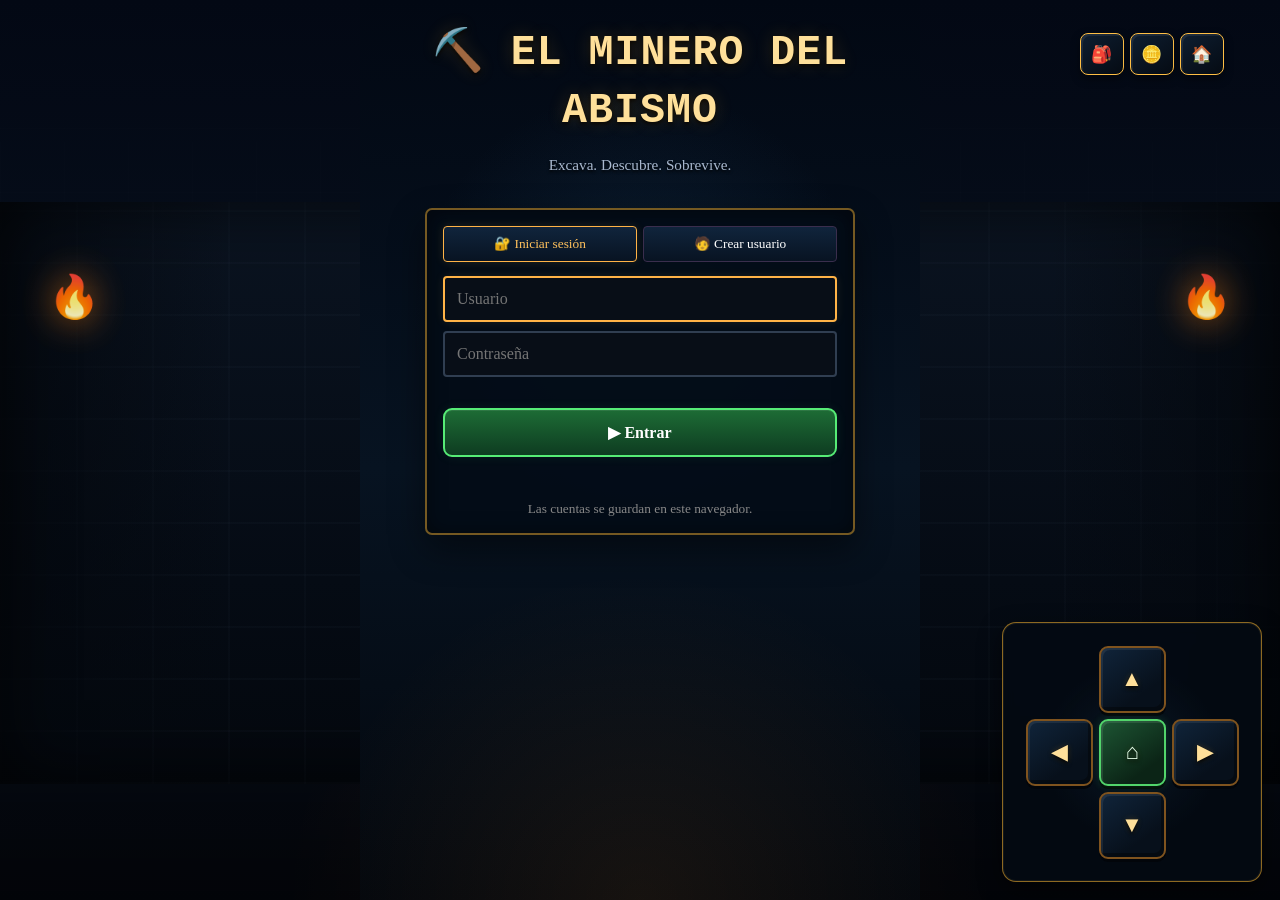
==== index.html @ 4311d0f8 "Add files via upload" ====
<!DOCTYPE html>
<html lang="es">

<head>
    <meta charset="UTF-8">
    <meta name="viewport" content="width=device-width, initial-scale=1.0">

    <title>⛏️ El Minero del Abismo</title>

    <!-- ========================================================
         ESTILOS
         ======================================================== -->
    <link rel="stylesheet" href="css/01-core.css">
    <link rel="stylesheet" href="css/02-layout.css">
    <link rel="stylesheet" href="css/03-controls.css">
    <link rel="stylesheet" href="css/04-panels.css">
    <link rel="stylesheet" href="css/05-inventory.css">
    <link rel="stylesheet" href="css/06-modals.css">
    <link rel="stylesheet" href="css/07-animations.css">
    <link rel="stylesheet" href="css/08-responsive.css">
</head>

<body>

    <!-- ========================================================
         JUEGO
         ======================================================== -->
    <div id="game">


        <!-- ====================================================
             ACCESO / USUARIO / PARTIDAS
             ==================================================== -->
        <div id="start-screen" class="screen">

            <!-- ==================== AUTENTICACIÓN ==================== -->
            <section id="auth-view" class="start-view auth-view">

                <h1>⛏️ EL MINERO DEL ABISMO</h1>

                <p class="subtitle">
                    Excava. Descubre. Sobrevive.
                </p>

                <div class="auth-box">

                    <div class="auth-tabs">

                        <button
                            type="button"
                            class="auth-tab active"
                            data-auth="login">
                            🔐 Iniciar sesión
                        </button>

                        <button
                            type="button"
                            class="auth-tab"
                            data-auth="register">
                            🧑 Crear usuario
                        </button>

                    </div>


                    <!-- ---------- FORMULARIO LOGIN ---------- -->
                    <form id="login-form" class="auth-form">

                        <input
                            id="login-username"
                            type="text"
                            maxlength="20"
                            placeholder="Usuario"
                            autocomplete="username"
                            required>

                        <input
                            id="login-password"
                            type="password"
                            placeholder="Contraseña"
                            autocomplete="current-password"
                            required>

                        <button
                            class="big-btn"
                            type="submit">
                            ▶ Entrar
                        </button>

                    </form>


                    <!-- ---------- FORMULARIO REGISTRO ---------- -->
                    <form
                        id="register-form"
                        class="auth-form hidden">

                        <input
                            id="register-username"
                            type="text"
                            maxlength="20"
                            placeholder="Usuario (3-20 caracteres)"
                            autocomplete="username"
                            required>

                        <input
                            id="register-password"
                            type="password"
                            placeholder="Contraseña (mínimo 4 caracteres)"
                            autocomplete="new-password"
                            required>

                        <input
                            id="register-confirm"
                            type="password"
                            placeholder="Repetir contraseña"
                            autocomplete="new-password"
                            required>

                        <button
                            class="big-btn"
                            type="submit">
                            ⛏️ Crear cuenta
                        </button>

                    </form>


                    <p
                        id="auth-message"
                        class="auth-message">
                    </p>

                    <small class="local-account-note">
                        Las cuentas se guardan en este navegador.
                    </small>

                </div>

            </section>


            <!-- ==================== PARTIDAS ==================== -->
            <section
                id="slots-view"
                class="start-view hidden slots-view">

                <h1>⛏️ EL MINERO DEL ABISMO</h1>

                <p class="subtitle">
                    Bienvenido,
                    <strong id="logged-user"></strong>
                </p>

                <h2>💾 Selecciona tu partida</h2>


                <div class="save-slots">

                    <!-- ---------- RANURA 1 ---------- -->
                    <div
                        class="save-slot"
                        data-slot-card="0">

                        <h3 class="slot-title">
                            Ranura 1
                        </h3>

                        <p class="slot-info">
                            Ranura 1 — Vacía
                        </p>

                        <div class="slot-actions">

                            <button
                                type="button"
                                class="slot-load">
                                ▶ Continuar
                            </button>

                            <button
                                type="button"
                                class="slot-new">
                                ⛏️ Nueva partida
                            </button>

                            <button
                                type="button"
                                class="slot-delete">
                                🗑️ Borrar
                            </button>

                        </div>

                    </div>


                    <!-- ---------- RANURA 2 ---------- -->
                    <div
                        class="save-slot"
                        data-slot-card="1">

                        <h3 class="slot-title">
                            Ranura 2
                        </h3>

                        <p class="slot-info">
                            Ranura 2 — Vacía
                        </p>

                        <div class="slot-actions">

                            <button
                                type="button"
                                class="slot-load">
                                ▶ Continuar
                            </button>

                            <button
                                type="button"
                                class="slot-new">
                                ⛏️ Nueva partida
                            </button>

                            <button
                                type="button"
                                class="slot-delete">
                                🗑️ Borrar
                            </button>

                        </div>

                    </div>


                    <!-- ---------- RANURA 3 ---------- -->
                    <div
                        class="save-slot"
                        data-slot-card="2">

                        <h3 class="slot-title">
                            Ranura 3
                        </h3>

                        <p class="slot-info">
                            Ranura 3 — Vacía
                        </p>

                        <div class="slot-actions">

                            <button
                                type="button"
                                class="slot-load">
                                ▶ Continuar
                            </button>

                            <button
                                type="button"
                                class="slot-new">
                                ⛏️ Nueva partida
                            </button>

                            <button
                                type="button"
                                class="slot-delete">
                                🗑️ Borrar
                            </button>

                        </div>

                    </div>

                </div>


                <button
                    id="slots-logout-btn"
                    type="button"
                    class="secondary-start-btn">
                    ↩ Cerrar sesión
                </button>

            </section>


            <!-- ==================== DIFICULTAD ==================== -->
            <section
                id="difficulty-view"
                class="start-view hidden difficulty-view">

                <h1>⚔️ ELIGE LA DIFICULTAD</h1>

                <p class="subtitle">
                    Nueva partida ·
                    <strong id="difficulty-slot"></strong>
                </p>

                <div class="difficulty-select">

                    <button
                        type="button"
                        class="diff-btn"
                        data-diff="facil">
                        😌 Fácil
                    </button>

                    <button
                        type="button"
                        class="diff-btn"
                        data-diff="normal">
                        ⚔️ Normal
                    </button>

                    <button
                        type="button"
                        class="diff-btn"
                        data-diff="dificil">
                        💀 Difícil
                    </button>

                </div>

                <button
                    id="difficulty-back"
                    type="button"
                    class="secondary-start-btn">
                    ← Volver a partidas
                </button>

            </section>

        </div>


        <!-- ====================================================
             HUD PRINCIPAL
             ==================================================== -->
        <div id="hud" class="hidden">

            <!-- ==================== VIDA / ENERGÍA ==================== -->
            <div class="hud-row">

                <div class="stat">

                    <span class="label">
                        ❤️ Vida
                    </span>

                    <div class="bar">
                        <div
                            id="hp-fill"
                            class="fill hp">
                        </div>
                    </div>

                    <span
                        id="hp-text"
                        class="value">
                    </span>

                </div>


                <div class="stat">

                    <span class="label">
                        ⚡ Energía
                    </span>

                    <div class="bar">
                        <div
                            id="energy-fill"
                            class="fill energy">
                        </div>
                    </div>

                    <span
                        id="energy-text"
                        class="value">
                    </span>

                </div>

            </div>


            <!-- ==================== NIVEL / ORO ==================== -->
            <div class="hud-row">

                <div class="stat">

                    <span class="label">
                        ⭐ Nivel
                        <span id="level-text"></span>
                    </span>

                    <div class="bar">
                        <div
                            id="xp-fill"
                            class="fill xp">
                        </div>
                    </div>

                    <span
                        id="xp-text"
                        class="value">
                    </span>

                </div>


                <div class="stat-simple">
                    💰
                    <span id="gold-text">0</span>
                </div>

            </div>


            <!-- ==================== INFORMACIÓN / ACCIONES ==================== -->
            <div class="hud-row small">

                <span id="pickaxe-text"></span>

                <span id="pos-text"></span>

                <span id="diff-text"></span>


                <span class="hud-user-actions">

                    <button
                        id="slot-menu-btn"
                        type="button">
                        💾 Partidas
                    </button>

                    <button
                        id="logout-btn"
                        type="button">
                        ↩ Salir
                    </button>

                    <button
                        id="reset-btn"
                        type="button"
                        class="hidden">
                        🗑️ Reiniciar partida
                    </button>
                </span>

            </div>

        </div>


        <!-- ====================================================
             MAPA
             ==================================================== -->
        <div
            id="map-container"
            class="hidden">

            <div id="map-grid"></div>

        </div>


        <!-- ====================================================
             REGISTRO DE MENSAJES
             ==================================================== -->
        <div
            id="log"
            class="hidden">
        </div>


        <!-- ====================================================
             CONTROLES DE EXCAVACIÓN
             ==================================================== -->
        <div
            id="controls"
            class="hidden">

            <div class="dpad">

                <button
                    id="dig-up"
                    class="dig-btn"
                    type="button">
                    ⛏️ ↑
                </button>


                <div class="dpad-mid">

                    <button
                        id="dig-left"
                        class="dig-btn"
                        type="button">
                        ⛏️ ←
                    </button>

                    <button
                        id="go-home"
                        class="dig-btn home"
                        type="button">
                        🏠
                    </button>

                    <button
                        id="dig-right"
                        class="dig-btn"
                        type="button">
                        ⛏️ →
                    </button>

                </div>


                <button
                    id="dig-down"
                    class="dig-btn"
                    type="button">
                    ⛏️ ↓
                </button>

            </div>

        </div>


        <!-- ====================================================
             PANEL INFERIOR — PESTAÑAS
             ==================================================== -->
        <div
            id="bottom-tabs"
            class="hidden">

            <button
                type="button"
                class="tab-btn"
                data-tab="inventory">
                🎒 Mochila
            </button>

            <button
                type="button"
                class="tab-btn"
                data-tab="shelter">
                🏠 Refugio
            </button>

            <button
                type="button"
                class="tab-btn"
                data-tab="shop">
                🪙 Tienda
            </button>

            <button
                type="button"
                class="tab-btn"
                data-tab="crafting">
                🔨 Fabricar
            </button>

        </div>


        <!-- ====================================================
             PANEL — INVENTARIO
             ==================================================== -->
        <div
            id="panel-inventory"
            class="panel hidden">

            <h3>
                🎒 Mochila
                <span id="bag-capacity"></span>
            </h3>

            <div id="inventory-list"></div>

        </div>


        <!-- ====================================================
             PANEL — REFUGIO
             ==================================================== -->
        <div
            id="panel-shelter"
            class="panel hidden">

            <h3>
                🛏️ Refugio del Minero
            </h3>

            <p>
                Aquí puedes recuperar fuerzas antes de volver al Abismo.
            </p>

            <button
                id="sleep-btn"
                class="action-btn"
                type="button">
                😴 Dormir (recupera vida y energía)
            </button>

        </div>


        <!-- ====================================================
             PANEL — FABRICACIÓN
             ==================================================== -->
        <div
            id="panel-crafting"
            class="panel hidden">

            <h3>
                🔨 Taller del Minero
            </h3>

            <p>
                Convierte materiales encontrados en componentes y equipamiento.
            </p>

            <div id="craft-list"></div>

        </div>


        <!-- ====================================================
             PANEL — TIENDA
             ==================================================== -->
        <div
            id="panel-shop"
            class="panel hidden">

            <h3>
                🪙 Mercader
            </h3>


            <div class="shop-section">

                <h4>
                    Vender tesoros
                </h4>

                <div id="sell-list"></div>

            </div>


            <div class="shop-section">

                <h4>
                    Mejorar pico
                </h4>

                <div id="pickaxe-shop"></div>

            </div>


            <div class="shop-section">

                <h4>
                    Mochila y pociones
                </h4>

                <div id="other-shop"></div>

            </div>

        </div>


        <!-- ====================================================
             POPUP DE TESORO
             ==================================================== -->
        <div
            id="treasure-popup"
            class="treasure-popup hidden">

            <div class="treasure-card">

                <div
                    id="treasure-rarity"
                    class="treasure-rarity">
                </div>

                <div
                    id="treasure-icon"
                    class="treasure-icon">
                    💎
                </div>

                <h2 id="treasure-name">
                    Tesoro encontrado
                </h2>

                <p id="treasure-description"></p>

                <div
                    id="treasure-reward"
                    class="treasure-reward">
                </div>

                <button
                    id="treasure-close"
                    class="action-btn"
                    type="button">
                    Continuar excavando
                </button>

            </div>

        </div>


        <!-- ====================================================
             CATÁLOGO DE OBJETOS — TECLA L
             ==================================================== -->
        <div
            id="item-codex"
            class="item-codex hidden"
            aria-hidden="true">

            <div
                class="item-codex-window"
                role="dialog"
                aria-modal="true"
                aria-labelledby="codex-title">


                <!-- ---------- CABECERA DEL CATÁLOGO ---------- -->
                <header class="item-codex-header">

                    <div>

                        <h2 id="codex-title">
                            📖 Catálogo del Minero
                        </h2>

                        <p>
                            Todos los objetos del juego y las recetas de fabricación.
                        </p>

                    </div>


                    <button
                        id="codex-close"
                        type="button"
                        aria-label="Cerrar catálogo">
                        ✕
                    </button>

                </header>


                <!-- ---------- CONTENIDO DEL CATÁLOGO ---------- -->
                <div class="item-codex-content">


                    <!-- OBJETOS -->
                    <section>

                        <h2>
                            📦 Objetos existentes
                        </h2>

                        <div id="codex-items"></div>

                    </section>


                    <!-- RECETAS -->
                    <section class="codex-recipes-section">

                        <h2>
                            🔨 Cómo fabricar
                        </h2>

                        <div id="codex-recipes"></div>

                    </section>

                </div>

            </div>

        </div>

    </div>


    <!-- ========================================================
         JAVASCRIPT
         Los archivos se cargan en orden de dependencia.
         ======================================================== -->


    <!-- ========================================================
         DATOS
         Añadir nuevos objetos aquí.
         ======================================================== -->
    <script src="js/data/consumables.js"></script>
    <script src="js/data/equipment.js"></script>
    <script src="js/data/sellables.js"></script>
    <script src="js/data/crafting.js"></script>
    <script src="js/data/items.js"></script>
    <script src="js/data/config.js"></script>


    <!-- ========================================================
         SISTEMAS DE INVENTARIO Y EQUIPAMIENTO
         ======================================================== -->
    <script src="js/systems/inventory.js"></script>
    <script src="js/systems/equipment.js"></script>
    <script src="js/systems/itemActions.js"></script>
    <script src="js/systems/economy.js"></script>


    <!-- ========================================================
         SISTEMAS DEL JUEGO
         ======================================================== -->
    <script src="js/systems/state.js"></script>
    <script src="js/systems/users.js"></script>
    <script src="js/systems/save.js"></script>
    <script src="js/systems/utils.js"></script>
    <script src="js/systems/progression.js"></script>
    <script src="js/systems/mining.js"></script>
    <script src="js/systems/shop.js"></script>
    <script src="js/systems/crafting.js"></script>
    <script src="js/systems/cheats.js"></script>


    <!-- ========================================================
         INTERFAZ
         ======================================================== -->
    <script src="js/ui/treasure.js"></script>
    <script src="js/ui/render.js"></script>
    <script src="js/ui/tabs.js"></script>
    <script src="js/ui/init.js"></script>
    <script src="js/ui/catalog.js"></script>


    <!-- ========================================================
         NÚCLEO DEL JUEGO
         ======================================================== -->
    <script src="js/game.js"></script>


    <!-- ========================================================
         BOTONES / CONTROLES
         ======================================================== -->
    <script src="js/but/buttons.js"></script>

</body>

</html>
---- css/01-core.css ----
/* EL MINERO DEL ABISMO — CORE | Estilos base. Responsive centralizado en 08-responsive.css. */
/* =============================================================
   EL MINERO DEL ABISMO — CORE
   Variables, reset, tipografía y utilidades globales.
   ============================================================= */

/* =============================================================
   VARIABLES GLOBALES
   ============================================================= */

:root {

  /* -----------------------------------------------------------
     Fondos principales
     ----------------------------------------------------------- */

  --bg-void: #0a0710;
  --bg-cave-1: #1b1008;
  --bg-cave-2: #100b07;
  --bg-panel: #0d0a14;

  --abyss-black: #07080d;
  --abyss-panel: rgba(13, 16, 24, .94);

  --ui-black: #030812;
  --ui-navy: #050b17;
  --ui-navy-2: #081426;
  --ui-navy-3: #0d1c31;
  --ui-blue: #071426;
  --ui-blue-2: #0b1d35;

  /* -----------------------------------------------------------
     Madera / tierra / piedra
     ----------------------------------------------------------- */

  --wood-1: #2d1b0d;
  --wood-2: #1c1008;
  --wood-edge: #70471f;
  --wood-edge-lt: #b17a3b;

  --stone-a: #765338;
  --stone-b: #493120;
  --stone-c: #2b1b12;

  /* -----------------------------------------------------------
     Dorados
     ----------------------------------------------------------- */

  --gold: #ffb347;
  --gold-strong: #ffc15c;
  --gold-dim: #d4a017;

  --ui-gold: #ffbf45;
  --ui-gold-hi: #ffe09a;
  --ui-gold-dim: #8b5b16;

  --ui-line: #5b421d;

  /* -----------------------------------------------------------
     Colores de interfaz
     ----------------------------------------------------------- */

  --ui-blue-light: #28a9ff;
  --ui-cyan: #1aa7ff;

  --ui-purple: #a25dff;

  --ui-green: #79e37d;
  --ui-green-strong: #54f06b;

  --ui-red: #ff3347;

  --ui-border: rgba(255, 183, 52, .82);

  --ui-text: #f4f1e8;
  --ui-muted: #9da9bd;

  /* -----------------------------------------------------------
     Violeta
     ----------------------------------------------------------- */

  --violet: #6a4fa0;
  --violet-panel: #201830;
  --violet-border: #3a2e4d;
  --violet-text: #a89bd0;

  /* -----------------------------------------------------------
     Verde
     ----------------------------------------------------------- */

  --green: #6fae4f;
  --green-panel: #3a5a2e;

  /* -----------------------------------------------------------
     Rojo / vida
     ----------------------------------------------------------- */

  --red: #c0392b;
  --red-strong: #e74c3c;
  --red-panel: #4a1818;
  --red-border: #a03030;

  /* -----------------------------------------------------------
     Textos
     ----------------------------------------------------------- */

  --text-main: #eee;
  --text-dim: #bbb;
  --text-faint: #9d8fc2;

  /* -----------------------------------------------------------
     Raridades
     ----------------------------------------------------------- */

  --r-common: #9a9299;
  --r-uncommon: #4f9e65;
  --r-rare: #557fc4;
  --r-epic: #9b5ed1;
  --r-legendary: #e0a52c;

  /* -----------------------------------------------------------
     Escalas fluidas
     ----------------------------------------------------------- */

  --hud-font: clamp(.68rem, 1.4vw, .92rem);
  --ui-font: clamp(.72rem, 1.2vw, .95rem);
  --title-font: clamp(1.4rem, 4.5vw, 2.6rem);

  --gap-ui: clamp(6px, 1.2vw, 14px);

  /* -----------------------------------------------------------
     Bordes
     ----------------------------------------------------------- */

  --radius-sm: 4px;
  --radius-md: 7px;
  --radius-lg: 10px;

  /* -----------------------------------------------------------
     Configuración del navegador
     ----------------------------------------------------------- */

  color-scheme: dark;}

/* =============================================================
   RESET GLOBAL
   ============================================================= */

* {
  box-sizing: border-box;}

html,
body {
  width: 100%;
  height: 100%;

  margin: 0;
  padding: 0;

  overflow: hidden;

  overscroll-behavior: none;

  -webkit-tap-highlight-color: transparent;}

/* =============================================================
   SELECCIÓN DE TEXTO
   ============================================================= */

::selection {
  background: var(--violet);
  color: #fff;}

/* =============================================================
   BARRAS DE DESPLAZAMIENTO
   Chromium / Edge / Brave
   ============================================================= */

* {
  scrollbar-width: thin;
  scrollbar-color:
    var(--wood-edge)
    var(--bg-cave-2);}

*::-webkit-scrollbar {
  width: 8px;
  height: 8px;}

*::-webkit-scrollbar-track {
  background: var(--bg-cave-2);}

*::-webkit-scrollbar-thumb {
  background: var(--wood-edge);
  border-radius: 4px;}

*::-webkit-scrollbar-thumb:hover {
  background: var(--wood-edge-lt);}

/* =============================================================
   CUERPO PRINCIPAL
   ============================================================= */

body {
  font-family:
    Georgia,
    "Times New Roman",
    serif;

  color: var(--ui-text);

  background:
    radial-gradient(
      circle at 50% 36%,
      rgba(28, 54, 84, .30),
      transparent 45%
    ),
    radial-gradient(
      circle at 12% 80%,
      rgba(130, 66, 20, .16),
      transparent 28%
    ),
    linear-gradient(
      180deg,
      #02050b 0%,
      #07101c 50%,
      #03060c 100%
    );

  image-rendering: auto;

  touch-action: manipulation;}

/* =============================================================
   TIPOGRAFÍA DE CONTROLES
   ============================================================= */

button,
input,
select,
textarea {
  font-family: inherit;
  -webkit-tap-highlight-color: transparent;}

/* =============================================================
   ACCESIBILIDAD — FOCUS
   ============================================================= */

button:focus-visible,
input:focus-visible,
select:focus-visible,
textarea:focus-visible,
[tabindex]:focus-visible {
  outline: 2px solid var(--gold);
  outline-offset: 2px;}

/* =============================================================
   UTILIDAD GENERAL
   ============================================================= */

.hidden {
  display: none !important;}

/* =============================================================
   CONTENEDOR PRINCIPAL DEL JUEGO
   ============================================================= */

#game {
  position: relative;
  isolation: isolate;

  width: 100vw;
  height: 100dvh;

  max-width: none;

  padding: 0;

  display: block;

  overflow: hidden;

  background:
    radial-gradient(
      circle at 50% 48%,
      rgba(39, 67, 91, .18),
      transparent 45%
    ),
    repeating-linear-gradient(
      105deg,
      rgba(255, 255, 255, .012) 0 1px,
      transparent 1px 76px
    ),
    repeating-linear-gradient(
      15deg,
      rgba(0, 0, 0, .08) 0 2px,
      transparent 2px 92px
    ),
    linear-gradient(
      180deg,
      #07111d,
      #050a12 58%,
      #03060b
    );}

/* =============================================================
   CAPA OSCURA LATERAL Y AMBIENTAL
   ============================================================= */

#game::before {
  content: "";

  position: fixed;
  inset: 0;

  z-index: 0;

  pointer-events: none;

  opacity: .78;

  background:
    linear-gradient(
      90deg,
      rgba(0, 0, 0, .48),
      transparent 10%,
      transparent 90%,
      rgba(0, 0, 0, .5)
    ),
    radial-gradient(
      circle at 9% 34%,
      rgba(255, 133, 29, .18),
      transparent 10%
    ),
    radial-gradient(
      circle at 91% 34%,
      rgba(255, 133, 29, .18),
      transparent 10%
    ),
    radial-gradient(
      circle at 9% 73%,
      rgba(255, 133, 29, .16),
      transparent 9%
    ),
    radial-gradient(
      circle at 91% 73%,
      rgba(255, 133, 29, .16),
      transparent 9%
    );}

/* =============================================================
   SOMBRA INFERIOR DEL ABISMO
   ============================================================= */

#game::after {
  content: "";

  position: fixed;

  left: 0;
  right: 0;
  bottom: 0;

  height: 23%;

  z-index: 1;

  pointer-events: none;

  background:
    linear-gradient(
      180deg,
      transparent,
      rgba(0, 0, 0, .42)
    );}

/* =============================================================
   ICONO DEL ARMA EQUIPADA
   ============================================================= */

.weapon-icon {
  display: grid;
  place-items: center;

  width: 34px;
  height: 34px;

  font-size: 27px;
  line-height: 1;

  filter:
    drop-shadow(
      0 0 5px rgba(255, 210, 90, .55)
    );}
---- css/02-layout.css ----
/* EL MINERO DEL ABISMO — LAYOUT | Estilos base. Responsive centralizado en 08-responsive.css. */
/* =============================================================
   EL MINERO DEL ABISMO — LAYOUT PREMIUM
   ============================================================= */

:root {
  --abismo-bg-1: #030814;
  --abismo-bg-2: #07101d;
  --abismo-bg-3: #05080f;
  --abismo-panel: #040c19;
  --abismo-panel-2: #081322;
  --abismo-gold: #ffc44d;
  --abismo-gold-hi: #ffe08a;
  --abismo-gold-dim: #df8a00;
  --abismo-blue: #20aaff;
  --abismo-cyan: #6ad8ff;
  --abismo-purple: #a353ff;
  --abismo-green: #56ec76;
  --abismo-border: rgba(255, 194, 69, .55);}

/* =============================================================
   GAME
   ============================================================= */

#game {
  position: relative;
  width: 100vw;
  height: 100vh;
  height: 100dvh;
  max-width: none;
  margin: 0 auto;
  padding: 0;
  overflow: hidden;
  display: block;
  background:
    radial-gradient(circle at 50% 47%, rgba(95, 53, 24, .22), transparent 30%),
    radial-gradient(circle at 50% 100%, rgba(255, 126, 27, .10), transparent 32%),
    linear-gradient(180deg, #030814 0%, #07101d 48%, #05080f 100%);}

#game::before {
  content: "";
  position: fixed;
  inset: 0;
  z-index: 0;
  pointer-events: none;
  opacity: .52;
  background:
    linear-gradient(rgba(255, 255, 255, .018) 1px, transparent 1px),
    linear-gradient(90deg, rgba(255, 255, 255, .014) 1px, transparent 1px);
  background-size: 64px 64px;
  mask-image: linear-gradient(to bottom, transparent, #000 18%, #000 85%, transparent);}

/* =============================================================
   PANTALLA INICIAL
   ============================================================= */

#start-screen {
  position: fixed;
  inset: 0;
  z-index: 5000;
  display: block;
  align-items: center;
  justify-content: center;
  padding: 24px;
  overflow-y: auto;
  background:
    radial-gradient(circle at 50% 35%, rgba(38, 92, 137, .22), transparent 35%),
    radial-gradient(circle at 50% 100%, rgba(255, 153, 45, .08), transparent 35%),
    linear-gradient(180deg, #020813, #071321 52%, #03070d);}

.screen {
  width: min(560px, 100%);
  margin: auto;
  padding: clamp(20px, 6vh, 60px) 12px;
  text-align: center;}

.screen h1 {
  margin: 0 0 6px;
  color: var(--ui-gold-hi, #ffe08a);
  font-family: "Press Start 2P", "Courier New", monospace;
  font-size: var(--title-font);
  line-height: 1.4;
  letter-spacing: 1px;
  text-shadow: 0 0 18px rgba(255, 178, 39, .20), 0 2px 4px #000;}

.subtitle {
  margin-bottom: clamp(20px, 4vh, 34px);
  color: #a9b9d0;
  font-size: var(--ui-font);
  text-shadow: 0 2px 3px #000;}

.difficulty-select p {
  margin-bottom: 10px;
  color: #cbd5e8;
  font-size: var(--ui-font);}

/* =============================================================
   BOTONES PRINCIPALES
   ============================================================= */

.diff-btn,
.big-btn {
  display: block;
  width: 100%;
  margin: 8px 0;
  padding: 13px;
  background: linear-gradient(180deg, #10243c, #081322);
  border: 2px solid rgba(255, 184, 48, .55);
  border-radius: 9px;
  color: #fff;
  font-size: 1em;
  cursor: pointer;
  transition: background .12s ease, transform .08s ease, filter .12s ease, box-shadow .12s ease;}

.diff-btn:hover,
.big-btn:hover {
  filter: brightness(1.15);
  box-shadow: 0 0 12px rgba(255, 181, 55, .12);}

.diff-btn:active,
.big-btn:active {
  transform: translateY(1px);}

.big-btn {
  margin-top: 22px;
  background: linear-gradient(180deg, #1d6c35, #0e3c21);
  border-color: #56ec76;
  font-weight: bold;
  box-shadow: inset 0 1px 0 rgba(255, 255, 255, .08), 0 0 12px rgba(86, 236, 118, .08);}

/* =============================================================
   HUD
   ============================================================= */

#hud {
  position: fixed;
  z-index: 3000;
  top: 20px;
  left: 1.15vw;
  right: 1.15vw;
  width: auto;
  height: 181px;
  padding: 12px 25px 10px;
  border: 2px solid var(--ui-gold, #ffc44d);
  border-radius: 12px;
  background:
    radial-gradient(circle at 50% 0%, rgba(42, 81, 125, .20), transparent 52%),
    linear-gradient(180deg, rgba(4, 12, 25, .98), rgba(3, 9, 18, .98));
  box-shadow:
    inset 0 0 0 1px rgba(255, 222, 145, .20),
    inset 0 -18px 30px rgba(0, 0, 0, .35),
    0 10px 28px rgba(0, 0, 0, .48),
    0 0 18px rgba(255, 181, 55, .08);
  backdrop-filter: blur(8px);}

#hud::before,
#hud::after {
  content: "";
  position: absolute;
  width: 15px;
  height: 15px;
  border-color: var(--ui-gold-hi, #ffe08a);
  pointer-events: none;}

#hud::before {
  left: -2px;
  top: -2px;
  border-left: 3px solid;
  border-top: 3px solid;
  border-radius: 9px 0 0 0;}

#hud::after {
  right: -2px;
  bottom: -2px;
  border-right: 3px solid;
  border-bottom: 3px solid;
  border-radius: 0 0 9px 0;}

#hud > .hud-row {
  position: absolute;
  display: flex;
  align-items: center;
  gap: 25px;
  margin: 0;}

#hud > .hud-row:nth-child(1) {
  left: 25px;
  right: 300px;
  top: 10px;
  height: 60px;}

#hud > .hud-row:nth-child(2) {
  left: 25px;
  right: 300px;
  top: 80px;
  height: 45px;
  padding-top: 8px;
  border-top: 1px solid rgba(126, 157, 190, .22);}

#hud > .hud-row.small {
  left: 25px;
  right: 25px;
  bottom: 10px;
  height: 31px;
  padding-top: 7px;
  border-top: 1px solid rgba(126, 157, 190, .18);
  color: #d9e6f7;
  font-size: .95rem;
  white-space: nowrap;}

.hud-row {
  gap: 25px;
  margin-bottom: 5px;}

.hud-row:last-child {
  margin-bottom: 0;}

.hud-row.small {
  min-height: 27px;
  color: #c5cde0;
  font-size: .86em;}

/* =============================================================
   ESTADÍSTICAS
   ============================================================= */

.stat {
  flex: 1;
  min-width: 0;
  display: flex;
  flex-direction: column;}

.stat .label {
  color: #f3f6fb;
  font-size: 1.12rem;
  font-weight: 700;
  letter-spacing: .2px;
  text-shadow: 0 2px 3px #000;}

.stat-simple {
  align-self: center;
  min-width: 130px;
  margin-left: auto;
  color: #ffd72b;
  font-size: 1.28rem;
  font-weight: 800;
  text-shadow: 0 2px 4px #000, 0 0 9px rgba(255, 194, 30, .22);}

/* =============================================================
   BARRAS — COMPACTAS
   ============================================================= */

.bar {
  width: 100%;
  height: 13px;
  margin-top: 2px;
  border: 1px solid #9aa5b4;
  border-radius: 7px;
  background: #02050a;
  overflow: hidden;
  box-shadow:
    inset 0 1px 3px rgba(0, 0, 0, .85),
    0 1px 0 rgba(255, 255, 255, .08);}

.fill {
  position: relative;
  height: 100%;
  overflow: hidden;
  border-radius: 6px;
  transition: width .3s ease;}

.fill::after {
  content: "";
  position: absolute;
  left: 0;
  right: 0;
  top: 1px;
  height: 30%;
  background: rgba(255, 255, 255, .20);
  border-radius: inherit;}

.fill.hp {
  background: linear-gradient(90deg, #b00018, #ff3348 45%, #e91530);
  box-shadow: 0 0 8px rgba(255, 29, 55, .22);}

.fill.energy {
  background: linear-gradient(90deg, #df8a00, #ffc21f 55%, #ff9e00);
  box-shadow: 0 0 8px rgba(255, 168, 15, .22);}

.fill.xp {
  background: linear-gradient(90deg, #6515d9, #a43cff 52%, #cf6bff);
  box-shadow: 0 0 8px rgba(151, 55, 255, .22);}

.value {
  display: block;
  margin-top: 1px;
  color: #e9edf4;
  font-size: .76rem;
  font-weight: 700;
  text-shadow: 0 1px 2px #000;}

#pickaxe-text {
  color: #c9b4e8;}

#pos-text {
  color: #c8d9ee;}

#diff-text {
  color: #8bea82;
  font-weight: 700;}

/* =============================================================
   MAPA
   ============================================================= */

#map-container {
  position: fixed;
  z-index: 10;
  top: 202px;
  left: 1.3vw;
  right: 1.3vw;
  bottom: 132px;
  width: auto;
  height: auto;
  min-height: 0;
  padding: 0;
  border: 0;
  border-radius: 0;
  display: grid;
  place-items: center;
  align-content: center;
  justify-content: center;
  overflow: visible;
  background:
    radial-gradient(circle at 50% 46%, rgba(73, 97, 125, .18), transparent 31%),
    linear-gradient(90deg, rgba(4, 8, 14, .80), transparent 18%, transparent 82%, rgba(4, 8, 14, .80)),
    repeating-linear-gradient(0deg, rgba(87, 111, 137, .045) 0 2px, transparent 2px 52px),
    repeating-linear-gradient(90deg, rgba(87, 111, 137, .035) 0 2px, transparent 2px 76px),
    linear-gradient(180deg, #0a1320, #050b14 65%, #03070d);
  box-shadow: inset 0 0 70px rgba(0, 0, 0, .72);}

#map-container::before,
#map-container::after {
  position: absolute;
  z-index: 0;
  top: 10%;
  width: 72px;
  height: 72px;
  display: grid;
  place-items: center;
  font-size: 42px;
  filter: drop-shadow(0 0 18px rgba(255, 133, 20, .72));
  opacity: .92;
  pointer-events: none;}

#map-container::before {
  content: "🔥";
  left: 3%;}

#map-container::after {
  content: "🔥";
  right: 3%;}

/* =============================================================
   MAP GRID
   ============================================================= */

#map-grid {
  position: relative;
  z-index: 2;
  width: min(62vh, 42vw, 590px);
  height: min(62vh, 42vw, 590px);
  aspect-ratio: 1 / 1;
  display: grid;
  grid-template-columns: repeat(7, 1fr);
  grid-template-rows: repeat(7, 1fr);
  gap: 7px;
  margin: 0 auto;
  justify-self: center;
  align-self: center;
  flex: 0 0 auto;
  filter: drop-shadow(0 18px 30px rgba(0, 0, 0, .55));}

/* =============================================================
   TILE BASE
   ============================================================= */

.tile {
  position: relative;
  min-width: 0;
  min-height: 0;
  display: flex;
  align-items: center;
  justify-content: center;
  font-size: clamp(.7em, 2vw, 1.3em);
  border: 2px solid #1b2532;
  border-radius: 7px;
  overflow: hidden;
  background: #0d1520;
  box-shadow:
    inset 2px 2px 0 rgba(255, 255, 255, .035),
    inset -5px -6px 10px rgba(0, 0, 0, .55),
    0 2px 5px rgba(0, 0, 0, .48);
  transition: filter .12s ease, transform .12s ease;}

/* =============================================================
   TIERRA SIN EXCAVAR
   ============================================================= */

.tile.undug {
  background:
    linear-gradient(145deg, rgba(255, 174, 46, .08), transparent 42%),
    linear-gradient(145deg, #3b4651 0%, #252f39 48%, #131b24 100%);
  border: 2px solid #8b5b20;
  box-shadow:
    inset 2px 2px 0 rgba(255, 220, 142, .13),
    inset -4px -5px 8px rgba(0, 0, 0, .54),
    0 2px 4px rgba(0, 0, 0, .6),
    0 0 0 1px rgba(255, 185, 67, .14);}

.tile.undug::before {
  content: "◇";
  position: absolute;
  inset: 0;
  display: grid;
  place-items: center;
  background: transparent;
  box-shadow: none;
  color: #ffc44e;
  font-size: clamp(20px, 2.2vw, 30px);
  font-weight: 900;
  opacity: .92;
  text-shadow: 0 0 7px rgba(255, 175, 34, .78), 0 2px 3px #000;}

.tile.undug::after {
  content: "";
  position: absolute;
  inset: 5px;
  border: 1px solid rgba(255, 194, 78, .30);
  border-radius: 4px;
  box-shadow: inset 0 0 8px rgba(255, 165, 29, .09);
  pointer-events: none;}

/* =============================================================
   EXCAVADO
   ============================================================= */

.tile.dug {
  background: linear-gradient(145deg, #1d2732, #101822 62%, #080e15);
  border-color: #121b26;
  box-shadow:
    inset 2px 2px 0 rgba(134, 158, 183, .06),
    inset -4px -5px 10px rgba(0, 0, 0, .66),
    0 2px 4px rgba(0, 0, 0, .52);}

.tile.dug.deep {
  background: linear-gradient(145deg, #111923, #080e16 65%, #03070b);
  border-color: #0b1119;
  box-shadow:
    inset 2px 2px 0 rgba(100, 130, 160, .04),
    inset -4px -5px 12px rgba(0, 0, 0, .8);}

/* =============================================================
   JUGADOR
   ============================================================= */

.tile.player {
  overflow: visible;
  z-index: 5;
  border: 2px solid #b7edff;
  background: radial-gradient(circle, rgba(31, 95, 133, .45), rgba(7, 20, 32, .92));
  box-shadow:
    inset 0 0 15px rgba(53, 192, 255, .20),
    0 0 8px rgba(71, 204, 255, .85),
    0 0 22px rgba(34, 139, 255, .35);}

/* =============================================================
   HOVER
   ============================================================= */

/* =============================================================
   REGISTRO / LOG
   ============================================================= */

#log {
  position: fixed;
  z-index: 3100;
  left: 6.7vw;
  right: 18.2vw;
  bottom: 6.4vh;
  width: auto;
  height: 78px;
  padding: 15px 22px;
  border: 2px solid var(--ui-gold, #ffc44d);
  border-radius: 13px;
  background: linear-gradient(180deg, rgba(4, 12, 24, .97), rgba(3, 8, 16, .98));
  box-shadow:
    inset 0 0 0 1px rgba(255, 221, 145, .12),
    inset 0 0 22px rgba(20, 67, 110, .16),
    0 8px 20px rgba(0, 0, 0, .55);
  backdrop-filter: blur(8px);
  font: 700 1rem Georgia, "Times New Roman", serif;
  line-height: 1.35;
  overflow-y: auto;
  overscroll-behavior: contain;}

#log::before {
  content: "◆";
  margin-right: 12px;
  color: #ad61ff;
  text-shadow: 0 0 9px rgba(164, 83, 255, .75);}

#log p {
  display: inline;
  margin: 2px 0;}

.log-info {
  color: #9bcfff;}

.log-good {
  color: #a2e79e;}

.log-bad {
  color: #ff8f8f;}

.log-legend {
  color: #ffe27d;}

/* =============================================================
   PANEL INFERIOR
   ============================================================= */

#bottom-tabs {
  position: fixed;
  z-index: 2800;
  left: 50%;
  bottom: 105px;
  transform: translateX(-50%);
  width: min(760px, 88vw);
  padding: 5px;
  border: 1px solid rgba(255, 185, 51, .35);
  border-radius: 12px;
  background: rgba(4, 10, 18, .88);
  backdrop-filter: blur(8px);
  box-shadow: 0 8px 22px rgba(0, 0, 0, .35);}

/* =============================================================
   USUARIOS Y PARTIDAS
   ============================================================= */

.auth-view,
.slots-view,
.difficulty-view {
  min-height: 100%;}

.auth-box {
  width: min(430px, 100%);
  margin: 24px auto 0;
  padding: 16px;
  background: rgba(4, 12, 23, .92);
  border: 2px solid rgba(255, 184, 48, .45);
  border-radius: var(--radius-md);
  box-shadow: 0 14px 35px rgba(0, 0, 0, .45), inset 0 0 20px rgba(0, 0, 0, .45);}

.auth-tabs {
  display: grid;
  grid-template-columns: 1fr 1fr;
  gap: 6px;
  margin-bottom: 14px;}

.auth-tab,
.secondary-start-btn,
.save-slot button {
  border: 1px solid var(--violet-border, rgba(163, 83, 255, .55));
  background: linear-gradient(180deg, #10243c, #081322);
  color: #fff;
  padding: 9px 10px;
  border-radius: var(--radius-sm, 6px);
  cursor: pointer;
  transition: filter .12s ease, transform .08s ease, box-shadow .12s ease;}

.auth-tab:hover,
.secondary-start-btn:hover,
.save-slot button:hover {
  filter: brightness(1.15);}

.auth-tab:active,
.secondary-start-btn:active,
.save-slot button:active {
  transform: translateY(1px);}

.auth-tab.active {
  border-color: var(--gold, #ffc44d);
  color: var(--gold-strong, #ffe08a);
  box-shadow: 0 0 10px rgba(255, 194, 69, .12);}

.auth-form {
  display: grid;
  gap: 9px;}

.auth-form input {
  width: 100%;
  padding: 12px;
  border: 2px solid rgba(125, 153, 190, .35);
  border-radius: var(--radius-sm, 6px);
  background: #080e17;
  color: #fff;
  font: inherit;
  box-sizing: border-box;
  transition: border-color .12s ease, box-shadow .12s ease;}

.auth-form input:focus {
  outline: none;
  border-color: var(--gold, #ffc44d);
  box-shadow: 0 0 10px rgba(255, 194, 69, .10);}

.auth-message {
  min-height: 20px;
  margin: 10px 0 4px;
  color: var(--red-strong, #ff6975);
  font-size: .85rem;}

.local-account-note {
  color: #888;}

/* =============================================================
   PARTIDAS GUARDADAS
   ============================================================= */

.slots-view h2 {
  margin: 20px 0 12px;
  color: var(--gold-strong, #ffe08a);
  font-size: 1rem;}

.save-slots {
  display: grid;
  gap: 10px;
  width: min(600px, 100%);
  margin: auto;}

.save-slot {
  text-align: left;
  padding: 13px;
  background: rgba(4, 12, 23, .92);
  border: 2px solid rgba(255, 184, 48, .45);
  border-radius: var(--radius-md);
  box-shadow: 0 14px 35px rgba(0, 0, 0, .45), inset 0 0 20px rgba(0, 0, 0, .45);}

.slot-title {
  margin: 0 0 5px;
  color: var(--gold, #ffc44d);
  font-size: 1rem;}

.slot-info {
  margin: 0 0 10px;
  color: var(--text-dim, #c8d9ee);
  font-size: .8rem;}

.slot-actions {
  display: grid;
  grid-template-columns: 1fr 1fr 1fr;
  gap: 6px;}

.save-slot button:disabled {
  opacity: .35;
  cursor: not-allowed;}

.save-slot .slot-new {
  border-color: var(--green, #56ec76);}

.save-slot .slot-delete {
  border-color: var(--red-border, #ff6975);}

.secondary-start-btn {
  display: block;
  width: min(600px, 100%);
  margin: 14px auto 0;}

/* =============================================================
   BOTONES DEL HUD
   ============================================================= */

.hud-user-actions {
  display: flex !important;
  flex-direction: row !important;
  align-items: center !important;
  justify-content: flex-end !important;
  gap: 6px !important;
  margin-left: auto !important;
  flex-shrink: 0 !important;
  position: relative !important;
  z-index: 9999 !important;
  white-space: nowrap;}

.hud-user-actions button {
  position: relative !important;
  display: inline-flex !important;
  visibility: visible !important;
  opacity: 1 !important;
  align-items: center !important;
  justify-content: center !important;
  flex: 0 0 auto !important;
  width: auto !important;
  min-width: 70px !important;
  height: 28px !important;
  margin: 0 !important;
  padding: 3px 8px !important;
  box-sizing: border-box !important;
  border-radius: 6px !important;
  font: 700 .68rem Georgia, "Times New Roman", serif !important;
  line-height: 1 !important;
  white-space: nowrap !important;
  cursor: pointer !important;
  border: 1px solid #a353ff !important;
  color: #f0ddff !important;
  background: linear-gradient(180deg, #20112e, #0b0914) !important;
  box-shadow:
    inset 0 1px 0 rgba(255, 255, 255, .10),
    0 0 7px rgba(159, 81, 255, .15) !important;}

.hud-user-actions #reset-btn {
  position: relative !important;
  border-color: #ff5b68 !important;
  color: #ffd9dd !important;
  background: linear-gradient(180deg, #32151a, #13090c) !important;
  box-shadow:
    inset 0 1px 0 rgba(255, 255, 255, .08),
    0 0 8px rgba(255, 70, 85, .18) !important;}

.hud-user-actions button:hover {
  filter: brightness(1.15) !important;}

.hud-user-actions button:active {
  transform: translateY(1px);}

/* =============================================================
   PERSONAJE
   ============================================================= */

.player-character {
  position: relative;
  width: 104%;
  height: 112%;
  min-width: 28px;
  min-height: 30px;
  transform: translateY(-7%);
  filter: drop-shadow(0 5px 4px rgba(0, 0, 0, .82));}

.player-character::after {
  content: "";
  position: absolute;
  inset: 4% 2% 2%;
  pointer-events: none;
  background: radial-gradient(circle at 52% 34%, rgba(255, 231, 156, .18), transparent 48%);
  mix-blend-mode: screen;}

.player-svg {
  width: 100%;
  height: 100%;
  overflow: visible;
  display: block;}

.player-svg .skin {
  fill: url(#minerSkin);
  stroke: #50352b;
  stroke-width: 1.2;}

.player-svg .hair {
  fill: #eaf7ff;
  filter: drop-shadow(0 0 2px rgba(177, 228, 255, .8));}

.player-svg .suit {
  fill: url(#minerSuit);
  stroke: #071b2d;
  stroke-width: 1.5;}

.player-svg .suit-light {
  fill: #39a8ed;}

.player-svg .metal {
  fill: url(#minerMetal);
  stroke: #d9e4eb;
  stroke-opacity: .38;
  stroke-width: 1.2;}

.player-svg .leather {
  fill: #153c5e;
  stroke: #4da8df;
  stroke-opacity: .5;
  stroke-width: 1.2;}

.player-svg .boot {
  fill: #0c2339;
  stroke: #72b9df;
  stroke-opacity: .7;
  stroke-width: 1.2;}

.player-svg .eye {
  fill: #17151a;}

.player-svg .lamp {
  fill: #dffaff;
  stroke: #ffffff;
  stroke-width: 1;}

.player-svg .lamp-glow {
  fill: #6ad8ff;
  opacity: .28;}

.player-svg .pickaxe {
  stroke: #dcefff;
  stroke-width: 3.2;
  stroke-linecap: round;
  fill: none;}

.player-svg .pickaxe-handle {
  stroke: #7b4e2b;
  stroke-width: 3;
  stroke-linecap: round;}

.player-svg .equipped-glow {
  filter: drop-shadow(0 0 3px rgba(255, 209, 94, .4));}

/* =============================================================
   ANIMACIÓN
   ============================================================= */

@keyframes minerBreath {
  0%, 100% {
    transform: translateY(0);
  }

  50% {
    transform: translateY(-1px);
  }
}

.player-body-group {
  animation: minerBreath 2.4s ease-in-out infinite;
  transform-origin: 50% 90%;}

/* =============================================================
   PICO / ARMA
   ============================================================= */

.player-weapon-svg {
  width: 34px !important;
  height: 34px !important;
  display: block;}

.player-weapon {
  position: absolute;
  right: -12%;
  top: 35%;
  width: 34px;
  height: 34px;
  font-size: 0;
  z-index: 8;
  transform: rotate(-22deg);
  opacity: .15;
  filter: drop-shadow(0 2px 3px rgba(0, 0, 0, .7));}

.player-weapon.has-weapon {
  opacity: 1;
  animation: weaponFloat 1.8s ease-in-out infinite;}

@keyframes weaponFloat {
  0%, 100% {
    transform: rotate(-22deg) translateY(0);
  }

  50% {
    transform: rotate(-18deg) translateY(-2px);
  }
}

/* Elementos antiguos ocultos */

.player-helmet,
.player-head,
.player-torso,
.player-belt,
.player-legs,
.player-boots,
.player-lamp,
.player-glow,
.player-shadow {
  display: none;}
---- css/03-controls.css ----
/* EL MINERO DEL ABISMO — CONTROLS | Estilos base. Responsive centralizado en 08-responsive.css. */
/* =============================================================
   EL MINERO DEL ABISMO — CONTROLES
   D-Pad, controles flotantes y acciones rápidas.
   ============================================================= */

/* =============================================================
   D-PAD PRINCIPAL
   ============================================================= */

#controls {
  position: fixed;
  z-index: 3000;

  right: 18px;
  bottom: 16px;

  width: auto;
  height: auto;

  display: flex;
  align-items: center;
  justify-content: center;

  padding: 10px;

  border: 1px solid rgba(255, 184, 48, .55);
  border-radius: 14px;

  background:
    radial-gradient(
      circle at 50% 50%,
      rgba(19, 46, 72, .35),
      transparent 48%
    ),
    rgba(4, 10, 19, .94);

  box-shadow:
    inset 0 0 0 1px rgba(255, 219, 143, .07),
    0 8px 22px rgba(0, 0, 0, .55);

  backdrop-filter: blur(7px);}

/* =============================================================
   ESTRUCTURA DEL D-PAD
   ============================================================= */

.dpad {
  display: grid;

  grid-template-columns: repeat(3, 50px);
  grid-template-rows: repeat(3, 50px);

  gap: 5px;}

.dpad-mid {
  display: contents;}

/* =============================================================
   POSICIÓN DE LOS BOTONES
   ============================================================= */

#dig-up {
  grid-column: 2;
  grid-row: 1;}

#dig-left {
  grid-column: 1;
  grid-row: 2;}

#go-home {
  grid-column: 2;
  grid-row: 2;}

#dig-right {
  grid-column: 3;
  grid-row: 2;}

#dig-down {
  grid-column: 2;
  grid-row: 3;}

/* =============================================================
   BOTONES DE EXCAVACIÓN
   ============================================================= */

.dig-btn {
  width: 100%;
  height: 100%;

  display: flex;
  align-items: center;
  justify-content: center;

  padding: 0;

  border: 2px solid #7f531e;
  border-radius: 9px;

  background:
    linear-gradient(
      145deg,
      #10243a,
      #07101b 70%
    );

  color: #ffe6a2;

  font-size: 0;
  line-height: 1;

  cursor: pointer;

  box-shadow:
    inset 2px 2px 0 rgba(255, 255, 255, .07),
    inset -3px -4px 0 rgba(0, 0, 0, .38),
    0 3px 0 #02050a;

  transition:
    transform .1s ease,
    filter .1s ease,
    box-shadow .1s ease;}

/* =============================================================
   ICONOS DEL D-PAD
   ============================================================= */

#dig-up::after {
  content: "▲";}

#dig-down::after {
  content: "▼";}

#dig-left::after {
  content: "◀";}

#dig-right::after {
  content: "▶";}

#go-home::after {
  content: "⌂";}

.dig-btn::after {
  font-size: 22px;

  color: #ffe09a;

  text-shadow:
    0 2px 4px #000,
    0 0 6px rgba(255, 183, 51, .20);}

/* =============================================================
   BOTÓN CASA
   ============================================================= */

.dig-btn.home {
  background:
    linear-gradient(
      145deg,
      #1d5533,
      #0b2416 75%
    );

  border-color: #52d56b;

  color: #e5ffe9;

  box-shadow:
    inset 2px 2px 0 rgba(215, 255, 224, .10),
    0 0 10px rgba(55, 220, 95, .20),
    0 3px 0 #020706;}

.dig-btn.home::after {
  color: #e5ffe9;}

/* =============================================================
   HOVER
   ============================================================= */

/* =============================================================
   ACTIVE
   ============================================================= */

.dig-btn:active {
  transform: translateY(2px);

  box-shadow:
    inset 2px 2px 0 rgba(255, 255, 255, .06),
    0 1px 0 #02050a;}

/* =============================================================
   DISABLED
   ============================================================= */

.dig-btn:disabled {
  opacity: .4;
  filter: grayscale(.5);
  cursor: not-allowed;}

/* =============================================================
   MINI-CONTROLS
   ============================================================= */

#mini-controls {
  position: fixed;

  z-index: 3200;

  right: 18px;
  bottom: 16px;

  pointer-events: none;}

#mini-controls #controls {
  pointer-events: auto;}

/* =============================================================
   ACCIONES RÁPIDAS
   ============================================================= */

#quick-actions {
  position: fixed;

  top: 33px;
  right: 4.4vw;

  z-index: 3300;

  display: flex;
  gap: 6px;}

.quick-action-btn {
  width: 44px;
  height: 42px;

  padding: 0;

  border: 1px solid var(--ui-gold);
  border-radius: 8px;

  background:
    linear-gradient(
      145deg,
      #0e1e31,
      #050b13
    );

  color: #fff;

  font-size: 17px;

  cursor: pointer;

  box-shadow:
    inset 2px 2px 0 rgba(255, 255, 255, .07),
    0 4px 10px rgba(0, 0, 0, .4);

  transition:
    transform .1s ease,
    filter .1s ease;}

/* =============================================================
   HOVER — ACCIONES RÁPIDAS
   ============================================================= */

/* =============================================================
   ACTIVE — ACCIONES RÁPIDAS
   ============================================================= */

.quick-action-btn:active {
  transform: translateY(2px);}

/* =============================================================
   RESPONSIVE — TABLETS / MÓVILES
   ============================================================= */

/* =============================================================
   RESPONSIVE — PANTALLAS PEQUEÑAS
   ============================================================= */
---- css/04-panels.css ----
/* EL MINERO DEL ABISMO — PANELS | Estilos base. Responsive centralizado en 08-responsive.css. */
/* =============================================================
   EL MINERO DEL ABISMO — PANELES
   Pestañas, paneles generales y tienda.
   ============================================================= */

#bottom-tabs {
  display: flex;
  gap: 4px;}

.tab-btn {
  flex: 1;
  padding: clamp(7px, 1.4vw, 11px);

  background: var(--violet-panel);
  border: 2px solid var(--violet-border);
  border-radius: var(--radius-sm);

  color: #ccc;
  font-size: var(--ui-font);
  cursor: pointer;

  transition: background .12s ease, color .12s ease;}

.tab-btn.active {
  background: var(--violet-border);
  color: #fff;}

.panel {
  width: 100%;
  background: var(--bg-panel);
  border: 2px solid var(--violet-border);
  border-radius: var(--radius-md);

  padding: clamp(8px, 1.4vw, 14px);
  font-size: var(--ui-font);

  max-height: 32vh;
  overflow-y: auto;}

.panel h3 {
  margin-top: 0;
  color: var(--gold);}

.panel h4 {
  color: var(--violet-text);
  margin-bottom: 6px;}

#sell-list,
#pickaxe-shop,
#other-shop {
  display: flex;
  flex-direction: column;
  gap: 7px;}

.shop-section {
  margin-bottom: 16px;}

.shop-item {
  display: flex;
  align-items: center;
  justify-content: space-between;
  gap: 10px;

  background: #1a1428;
  border: 1px solid #2a2140;
  border-radius: var(--radius-sm);
  padding: 8px 10px;}

.shop-item .shop-visual {
  display: flex;
  align-items: center;
  gap: 9px;
  min-width: 0;}

.shop-item .shop-icon {
  flex: 0 0 auto;
  font-size: 1.7em;}

.shop-item .shop-info {
  min-width: 0;}

.shop-item .shop-name {
  color: var(--text-main);}

.shop-item .shop-rarity {
  font-size: .7em;
  font-weight: bold;}

.shop-item button,
.action-btn {
  background: var(--green-panel);
  border: 1px solid var(--green);
  border-radius: var(--radius-sm);
  color: #fff;
  font-size: .85em;
  padding: 6px 12px;
  cursor: pointer;
  white-space: nowrap;}

.shop-item button:disabled {
  background: #333;
  border-color: #555;
  color: #888;
  cursor: not-allowed;}

.action-btn {
  width: 100%;
  padding: 11px;
  margin-top: 10px;
  font-weight: bold;}

/* ===== FABRICACIÓN ===== */
#craft-list { display:flex; flex-direction:column; gap:10px; }
.craft-item { display:flex; align-items:center; justify-content:space-between; gap:12px; padding:10px; border:1px solid #333; border-radius:8px; }
.craft-visual { display:flex; align-items:center; gap:10px; min-width:0; }
.craft-icon { font-size:28px; }
.craft-info { min-width:0; }
.craft-name { font-weight:700; }
.craft-rarity { font-size:.85em; opacity:.8; }
.craft-info small { display:block; opacity:.75; margin-top:3px; }
.craft-item button { white-space:nowrap; }

/* =============================================================
   ABISMO UI — PANELES OBSIDIANA
   ============================================================= */
.tab-btn {
  background: linear-gradient(180deg, #10233b, #071321);
  border-color: rgba(45, 154, 230, .35);
  color: #cbd8ea;}
.tab-btn.active { background: linear-gradient(180deg, #5a2aa3, #271052); border-color: #b16cff; color: #fff; }
.panel h3 { color: #ffd35e; }
.panel h4 { color: #a6c9ff; }
.shop-item, .craft-item {
  background: linear-gradient(145deg, rgba(10,24,39,.96), rgba(4,11,19,.96));
  border-color: rgba(104, 144, 184, .24);}
.shop-item button, .action-btn { background: linear-gradient(180deg, #17643a, #0b3420); border-color: #4fe56b; }
/* =============================================================
   PANELES — COMPACTOS Y ADAPTADOS
   Inventario / Refugio / Tienda / Fabricar
   ============================================================= */

.panel {
  max-height: min(58vh, 520px);
  overflow-y: auto;
  overflow-x: hidden;
  box-sizing: border-box;
  padding: 14px 16px;}

/* Títulos principales de los paneles */
.panel > h3 {
  margin: 0 0 8px;
  font-size: .95rem;
  line-height: 1.2;}

/* Texto descriptivo */
.panel > p {
  margin: 5px 0 9px;
  font-size: .78rem;
  line-height: 1.35;}

/* Subtítulos de la tienda */
.panel h4 {
  margin: 7px 0 5px;
  font-size: .78rem;
  line-height: 1.2;}

/* Espacio entre secciones */
.shop-section {
  margin-bottom: 8px;}

/* Listas de inventario, fabricación y tienda */
#inventory-list,
#craft-list,
#sell-list,
#pickaxe-shop,
#other-shop {
  display: flex;
  flex-direction: column;
  gap: 5px;}

/* =============================================================
   ELEMENTOS GENERADOS DENTRO DE LOS PANELES
   ============================================================= */

#inventory-list > *,
#craft-list > *,
#sell-list > *,
#pickaxe-shop > *,
#other-shop > * {
  margin: 0;
  padding: 7px 9px;
  box-sizing: border-box;}

/* Textos/nombres de objetos */
#inventory-list h4,
#inventory-list h3,
#craft-list h4,
#craft-list h3,
#sell-list h4,
#sell-list h3,
#pickaxe-shop h4,
#pickaxe-shop h3,
#other-shop h4,
#other-shop h3 {
  margin: 0 0 3px;
  font-size: .78rem;
  line-height: 1.15;}

/* Párrafos de los objetos */
#inventory-list p,
#craft-list p,
#sell-list p,
#pickaxe-shop p,
#other-shop p {
  margin: 2px 0;
  font-size: .70rem;
  line-height: 1.25;}

/* Botones dentro de los paneles */
.panel button {
  min-height: 28px;
  padding: 5px 8px;
  font-size: .70rem;
  line-height: 1.1;}

/* =============================================================
   FABRICACIÓN — MÁS COMPACTA Y CON SCROLL
   ============================================================= */

#panel-crafting {
  max-height: min(62vh, 560px);}

#craft-list {
  max-height: calc(62vh - 105px);
  overflow-y: auto;
  overflow-x: hidden;
  padding-right: 3px;}

/* =============================================================
   INVENTARIO
   ============================================================= */

#panel-inventory {
  max-height: min(62vh, 560px);}

#inventory-list {
  max-height: calc(62vh - 90px);
  overflow-y: auto;
  overflow-x: hidden;
  padding-right: 3px;}

/* =============================================================
   TIENDA
   ============================================================= */

#panel-shop {
  max-height: min(62vh, 560px);
  height: min(62vh, 560px);

  overflow-y: auto;
  overflow-x: hidden;

  box-sizing: border-box;
  padding: 14px 16px;

  scrollbar-width: thin;
  scrollbar-color: rgba(255, 194, 69, .55) rgba(0, 0, 0, .30);
}

/* Contenido de las secciones */
#panel-shop .shop-section {
  margin: 0 0 7px;
  padding-bottom: 5px;
}

#panel-shop .shop-section h4 {
  margin: 5px 0 4px;
  font-size: .76rem;
  line-height: 1.15;
}

/* Listas */
#sell-list,
#pickaxe-shop,
#other-shop {
  display: flex;
  flex-direction: column;
  gap: 4px;
}

#sell-list > *,
#pickaxe-shop > *,
#other-shop > * {
  margin: 0;
  padding: 6px 8px;
  box-sizing: border-box;
}

/* Títulos */
#sell-list h3,
#sell-list h4,
#pickaxe-shop h3,
#pickaxe-shop h4,
#other-shop h3,
#other-shop h4 {
  margin: 0 0 3px;
  font-size: .74rem;
  line-height: 1.15;
}

/* Descripciones */
#sell-list p,
#pickaxe-shop p,
#other-shop p {
  margin: 2px 0;
  font-size: .66rem;
  line-height: 1.2;
}

/* Botones */
#panel-shop button {
  min-height: 26px;
  padding: 4px 7px;
  font-size: .64rem;
  line-height: 1.1;
}

/* =============================================================
   SCROLLBAR DE LA TIENDA
   ============================================================= */

#panel-shop::-webkit-scrollbar {
  width: 7px;
}

#panel-shop::-webkit-scrollbar-track {
  background: rgba(0, 0, 0, .30);
  border-radius: 7px;
}

#panel-shop::-webkit-scrollbar-thumb {
  background: rgba(255, 194, 69, .55);
  border-radius: 7px;
  border: 1px solid rgba(255, 194, 69, .15);
}

#panel-shop::-webkit-scrollbar-thumb:hover {
  background: rgba(255, 194, 69, .8);
}

/* =============================================================
   TIENDA — MÓVIL
   ============================================================= */

/* =============================================================
   TIENDA — PANTALLAS MUY PEQUEÑAS
   ============================================================= */

/* =============================================================
   SCROLLBAR DE LOS PANELES
   ============================================================= */

.panel::-webkit-scrollbar,
#craft-list::-webkit-scrollbar,
#inventory-list::-webkit-scrollbar {
  width: 5px;}

.panel::-webkit-scrollbar-track,
#craft-list::-webkit-scrollbar-track,
#inventory-list::-webkit-scrollbar-track {
  background: rgba(0, 0, 0, .30);
  border-radius: 5px;}

.panel::-webkit-scrollbar-thumb,
#craft-list::-webkit-scrollbar-thumb,
#inventory-list::-webkit-scrollbar-thumb {
  background: rgba(255, 194, 69, .55);
  border-radius: 5px;}

/* =============================================================
   MÓVIL
   ============================================================= */

/* =============================================================
   PANTALLAS MUY PEQUEÑAS
   ============================================================= */
---- css/05-inventory.css ----
/* EL MINERO DEL ABISMO — INVENTORY | Estilos base. Responsive centralizado en 08-responsive.css. */
/* =============================================================
   EL MINERO DEL ABISMO — INVENTARIO
   Inventario unificado, acciones dinámicas y equipamiento.
   ============================================================= */

#inventory-list {
  display: grid;
  grid-template-columns: repeat(3, 1fr);
  gap: clamp(6px, 1vw, 10px);}

.inv-item {
  position: relative;
  min-height: clamp(85px, 12vw, 118px);
  padding: 9px 6px;

  display: flex;
  flex-direction: column;
  align-items: center;
  justify-content: center;
  text-align: center;

  background: linear-gradient(180deg, #21182f, #15101f);
  border: 2px solid var(--violet-border);
  border-radius: var(--radius-sm);
  overflow: hidden;

  transition: transform .1s ease, filter .1s ease;}

.inv-item .item-icon {
  font-size: clamp(1.7em, 3.4vw, 2.3em);
  line-height: 1;
  margin-bottom: 6px;
  filter: drop-shadow(0 2px 2px rgba(0, 0, 0, .55));}

.inv-item .item-name {
  font-size: clamp(.62em, 1.4vw, .78em);
  line-height: 1.15;
  color: var(--text-main);}

.inv-item .item-qty {
  margin-top: 4px;
  font-size: .72em;
  font-weight: bold;
  color: #ffd700;}

.inv-item .item-rarity {
  margin-top: 3px;
  font-size: .58em;
  font-weight: bold;
  text-transform: uppercase;
  letter-spacing: .5px;}

.inv-item.rarity-common    { border-color: var(--r-common); }
.inv-item.rarity-common    .item-rarity { color: #bbb; }
.inv-item.rarity-uncommon  { border-color: var(--r-uncommon); }
.inv-item.rarity-uncommon  .item-rarity { color: #7ed957; }
.inv-item.rarity-rare      { border-color: var(--r-rare); }
.inv-item.rarity-rare      .item-rarity { color: #7db4ff; }
.inv-item.rarity-epic      { border-color: var(--r-epic); box-shadow: 0 0 8px rgba(155, 94, 209, .25); }
.inv-item.rarity-epic      .item-rarity { color: #c38cff; }
.inv-item.rarity-legendary { border-color: var(--r-legendary); box-shadow: 0 0 10px rgba(224, 165, 44, .25); }
.inv-item.rarity-legendary .item-rarity { color: #ffca55; }

.potion-inventory {
  grid-column: 1 / -1;
  min-height: 65px;
  flex-direction: row;
  align-items: center;
  justify-content: space-between;
  gap: 10px;
  text-align: left;
  padding: 8px 12px;}

.potion-inventory .item-icon {
  margin: 0;
  font-size: 1.8em;}

.potion-inventory .potion-info {
  flex: 1;
  min-width: 0;}

.potion-inventory button {
  background: var(--green-panel);
  border: 1px solid var(--green);
  border-radius: var(--radius-sm);
  color: #fff;
  padding: 6px 11px;
  cursor: pointer;}

.inv-item {
  cursor: pointer;}

.inv-item .inv-actions {
  display: flex;
  flex-wrap: wrap;
  justify-content: center;
  gap: 4px;
  width: 100%;
  margin-top: 7px;}

.item-action-btn {
  appearance: none;
  border: 1px solid var(--wood-edge);
  border-radius: var(--radius-sm);
  background: linear-gradient(180deg, #49301b, #28170c);
  color: #fff;
  padding: 5px 7px;
  font: inherit;
  font-size: .65em;
  line-height: 1.15;
  cursor: pointer;
  white-space: nowrap;}

.item-action-btn:hover {
  filter: brightness(1.2);
  border-color: var(--gold);}

.item-action-use { border-color: var(--green); }
.item-action-equip { border-color: var(--violet); }
.item-action-sell { border-color: var(--gold-dim); }
.item-action-drop { border-color: var(--red-border); }

.equipment-panel {
  grid-column: 1 / -1;
  margin-top: 8px;
  padding-top: 8px;
  border-top: 2px solid #4e2f17;}

.equipment-panel h4 {
  margin: 4px 0 8px;}

.equipment-grid {
  display: grid;
  grid-template-columns: repeat(2, minmax(0, 1fr));
  gap: 6px;}

.equipment-slot {
  display: grid;
  grid-template-columns: 70px 1fr auto;
  align-items: center;
  gap: 7px;
  padding: 7px;
  background: #17100b;
  border: 1px solid #4e3219;
  border-radius: var(--radius-sm);
  min-width: 0;}

.equipment-slot-name {
  color: var(--violet-text);
  font-size: .72em;}

.equipment-slot-item {
  min-width: 0;
  overflow: hidden;
  text-overflow: ellipsis;
  white-space: nowrap;
  font-size: .72em;}

/* ===== MUY RARO ===== */
.rarity-very_rare { border-color: #b77cff; }
.rarity-very_rare .item-rarity { color: #b77cff; }

/* ===== Inventario y equipamiento premium ===== */
.inv-item {
  background: linear-gradient(145deg, rgba(47,32,20,.98), rgba(17,12,9,.98));
  border-radius: 10px;
  box-shadow: inset 0 1px 0 rgba(255,255,255,.05), 0 4px 10px rgba(0,0,0,.24);}
.inv-item:hover {
  box-shadow: inset 0 1px 0 rgba(255,255,255,.08), 0 8px 18px rgba(0,0,0,.38), 0 0 12px rgba(222,167,74,.09);}
.inv-item .item-icon { font-size: clamp(1.9em, 3.7vw, 2.55em); transform: translateY(-2px); }
.inv-item.rarity-very_rare { box-shadow: 0 0 13px rgba(183,124,255,.2), inset 0 1px 0 rgba(255,255,255,.06); }
.inv-item.rarity-legendary { box-shadow: 0 0 15px rgba(224,165,44,.2), inset 0 1px 0 rgba(255,255,255,.06); }

.equipment-panel {
  margin-top: 14px;
  padding: 12px;
  border: 1px solid rgba(255,198,89,.16);
  border-radius: 12px;
  background: linear-gradient(145deg, rgba(35,24,15,.72), rgba(10,9,10,.72));}
.equipment-panel h4 { color: #ffd66b; letter-spacing: .4px; }
.equipment-slot {
  background: linear-gradient(145deg, rgba(40,30,21,.95), rgba(18,13,10,.95));
  border-color: rgba(255,205,111,.18);
  border-radius: 9px;
  min-height: 55px;}
.equipment-slot:hover { border-color: rgba(255,205,111,.4); }
.equipment-slot-item { color: #eee; }
.equipment-slot-item small { display: block; margin-top: 3px; color: #9fd39d; white-space: normal; }

/* =============================================================
   ABISMO UI — INVENTARIO
   ============================================================= */
.inv-item {
  background: linear-gradient(145deg, rgba(10,25,41,.98), rgba(4,10,18,.98));
  border-color: rgba(111, 147, 187, .3);
  border-radius: 10px;
  box-shadow: inset 0 1px 0 rgba(255,255,255,.05), 0 6px 15px rgba(0,0,0,.25);}
.item-action-btn {
  background: linear-gradient(180deg, #132943, #081422);
  border-color: rgba(255,190,65,.5);}
.equipment-panel {
  background: linear-gradient(145deg, rgba(8,20,33,.86), rgba(3,9,15,.86));
  border-color: rgba(255,190,65,.22);}
.equipment-slot { background: rgba(4,11,19,.86); border-color: rgba(107, 145, 186, .22); }
---- css/06-modals.css ----
/* EL MINERO DEL ABISMO — MODALS | Estilos base. Responsive centralizado en 08-responsive.css. */
/* =============================================================
   EL MINERO DEL ABISMO — MODALES
   Modal de borrar partida, tesoro y modal general.
   ============================================================= */

/* ================================
   MODAL BORRAR PARTIDA
================================ */

.reset-modal-overlay {
  position: fixed;
  inset: 0;
  z-index: 99999;

  display: flex;
  align-items: center;
  justify-content: center;

  background: rgba(0, 0, 0, 0.78);
  backdrop-filter: blur(6px);

  animation: resetOverlayIn 0.2s ease;}

.reset-modal {
  width: min(420px, calc(100% - 40px));
  padding: 30px 26px;

  text-align: center;

  background:
    linear-gradient(
      145deg,
      rgba(38, 31, 24, 0.98),
      rgba(20, 17, 14, 0.99)
    );

  border: 2px solid var(--wood-edge);
  border-radius: var(--radius-sm);

  box-shadow:
    0 0 0 1px rgba(255, 255, 255, 0.03),
    0 20px 70px rgba(0, 0, 0, 0.8),
    inset 0 0 30px rgba(0, 0, 0, 0.35);

  animation: resetModalIn 0.25s ease;}

.reset-modal-icon {
  font-size: 46px;
  margin-bottom: 10px;

  filter: drop-shadow(0 0 10px rgba(255, 180, 50, 0.35));}

.reset-modal h2 {
  margin: 5px 0 15px;

  color: var(--gold);

  font-size: 23px;
  letter-spacing: 2px;

  text-shadow:
    0 0 10px rgba(255, 190, 70, 0.25);}

.reset-modal p {
  margin: 0 0 8px;

  color: #eee;
  font-size: 16px;}

.reset-modal span {
  display: block;

  color: #aaa;
  font-size: 13px;
  line-height: 1.5;

  margin-bottom: 25px;}

.reset-modal-actions {
  display: flex;
  gap: 12px;
  justify-content: center;}

.reset-modal-actions button {
  flex: 1;

  padding: 12px 14px;

  border-radius: var(--radius-sm);

  font-family: inherit;
  font-weight: bold;
  font-size: 12px;
  letter-spacing: 1px;

  cursor: pointer;

  transition:
    transform 0.15s ease,
    filter 0.15s ease,
    box-shadow 0.15s ease;}

.reset-modal-actions button:hover {
  transform: translateY(-2px);
  filter: brightness(1.12);}

.reset-modal-actions button:active {
  transform: translateY(0);}

.reset-cancel {
  color: #ddd;

  background: rgba(255, 255, 255, 0.06);

  border: 1px solid rgba(255, 255, 255, 0.15);}

.reset-confirm {
  color: #fff;

  background: linear-gradient(
    180deg,
    #8f302d,
    #5d1f1d
  );

  border: 1px solid var(--red-border);

  box-shadow:
    0 0 12px rgba(180, 50, 45, 0.18);}

.reset-confirm:hover {
  box-shadow:
    0 0 18px rgba(220, 60, 50, 0.28);}

@keyframes resetOverlayIn {
  from {
    opacity: 0;
  }

  to {
    opacity: 1;
  }
}

@keyframes resetModalIn {
  from {
    opacity: 0;
    transform: scale(0.92) translateY(10px);
  }

  to {
    opacity: 1;
    transform: scale(1) translateY(0);
  }
}

.treasure-popup {
  position: fixed;
  inset: 0;
  z-index: 6000;

  display: flex;
  align-items: center;
  justify-content: center;
  padding: 20px;

  background: rgba(5, 3, 10, .82);
  backdrop-filter: blur(3px);}

.treasure-card {
  width: min(380px, 100%);
  padding: 26px 20px 20px;
  text-align: center;

  background: linear-gradient(180deg, #241832, #110d18);
  border: 3px solid var(--violet);
  border-radius: var(--radius-lg);
  box-shadow: 0 0 30px rgba(0, 0, 0, .75);

  animation: treasurePop .25s ease-out;}

.treasure-card.rarity-common    { border-color: var(--r-common); }
.treasure-card.rarity-uncommon  { border-color: var(--r-uncommon); box-shadow: 0 0 28px rgba(79, 158, 101, .25); }
.treasure-card.rarity-rare      { border-color: var(--r-rare);     box-shadow: 0 0 30px rgba(85, 127, 196, .3); }
.treasure-card.rarity-epic      { border-color: var(--r-epic);     box-shadow: 0 0 35px rgba(155, 94, 209, .35); }
.treasure-card.rarity-legendary { border-color: var(--r-legendary); box-shadow: 0 0 45px rgba(224, 165, 44, .4); }

.treasure-rarity {
  font-size: .75em;
  font-weight: bold;
  letter-spacing: 2px;
  text-transform: uppercase;
  color: var(--violet-text);}

.treasure-icon {
  font-size: clamp(3.5em, 10vw, 5em);
  line-height: 1;
  margin: 14px 0 10px;
  filter: drop-shadow(0 4px 5px rgba(0, 0, 0, .6));
  animation: treasureFloat 1.8s ease-in-out infinite;}

.treasure-card h2 {
  margin: 5px 0 8px;
  color: var(--gold);
  font-size: 1.35em;}

.treasure-card p {
  color: #aaa;
  margin: 0 0 14px;}

.treasure-reward {
  padding: 9px;
  margin-bottom: 12px;
  background: #1a1428;
  border-radius: 5px;
  color: #7ed957;
  font-weight: bold;}

#game-modal {
  position: fixed;
  inset: 0;
  z-index: 3000;

  display: flex;
  align-items: center;
  justify-content: center;

  padding: clamp(10px, 3vw, 35px);

  background: rgba(5, 3, 1, .78);
  backdrop-filter: blur(4px);

  opacity: 1;
  transition: opacity .18s ease;}

#game-modal.hidden { display: none !important; }
#game-modal.closing { opacity: 0; }

#game-modal-window {
  width: min(760px, 94vw);
  height: min(720px, 88dvh);

  display: flex;
  flex-direction: column;
  overflow: hidden;

  background: linear-gradient(180deg, var(--wood-1), #170d07);
  border: 3px solid #805126;
  border-radius: 8px;

  box-shadow:
    0 15px 50px rgba(0, 0, 0, .85),
    inset 0 0 0 2px #281407;

  animation: modalOpen .18s ease-out;}

#game-modal-header {
  flex-shrink: 0;
  display: flex;
  align-items: center;
  justify-content: space-between;

  padding: 10px 14px;

  background: linear-gradient(180deg, #51321a, #301b0c);
  border-bottom: 2px solid var(--wood-edge);}

#game-modal-title {
  margin: 0;
  color: var(--gold-strong);
  font-size: clamp(1rem, 2vw, 1.4rem);
  text-shadow: 2px 2px 0 #3c2008;}

#game-modal-close {
  width: 36px;
  height: 36px;
  padding: 0;

  background: #571c16;
  border: 2px solid #a84232;
  border-radius: var(--radius-sm);

  color: #ffd0c8;
  font-size: 18px;
  cursor: pointer;
  transition: filter .12s ease;}

#game-modal-content {
  flex: 1;
  min-height: 0;
  overflow-y: auto;
  padding: 12px;}

/* Dentro del modal, las pestañas viven abajo, fijas */
#game-modal #bottom-tabs {
  flex-shrink: 0;
  order: 10;
  gap: 5px;
  padding: 9px;

  background: #160c06;
  border-top: 2px solid #4c2e16;}

#game-modal .tab-btn {
  min-height: 42px;
  background: linear-gradient(180deg, #382314, #241409);
  border-color: #63401f;
  color: #cdbba6;}

#game-modal .tab-btn.active {
  background: linear-gradient(180deg, #765027, #4d2d12);
  border-color: var(--wood-edge-lt);
  color: #fff;}

#game-modal .panel {
  max-height: none;
  background: linear-gradient(180deg, #1b1009, #100905);
  border: none;
  padding: 4px;}

#game-modal .panel h3 {
  margin: 4px 0 12px;
  padding-bottom: 8px;
  border-bottom: 2px solid #4e2f17;
  color: var(--gold-strong);}

#game-modal .inv-item {
  background: linear-gradient(145deg, #382313, #1e1008);
  border-color: #66401e;
  box-shadow:
    inset 2px 2px 0 rgba(255, 190, 100, .08),
    inset -3px -3px 0 rgba(0, 0, 0, .45);}

#game-modal .shop-item {
  background: linear-gradient(135deg, #382313, #1e1008);
  border: 1px solid #533319;}

/* ===== MUY RARO ===== */
.rarity-very_rare { border-color: #b77cff; }

/* =============================================================
   CATÁLOGO DE OBJETOS — TECLA L
============================================================= */

.item-codex {
  position: fixed;
  inset: 0;
  z-index: 9000;
  display: flex;
  align-items: center;
  justify-content: center;
  padding: 16px;
  background: rgba(3, 2, 1, .86);
  backdrop-filter: blur(5px);}

.item-codex.hidden { display: none !important; }

.item-codex-window {
  width: min(1100px, 96vw);
  height: min(850px, 94dvh);
  display: flex;
  flex-direction: column;
  overflow: hidden;
  background: linear-gradient(180deg, var(--wood-1), #120b06);
  border: 3px solid #805126;
  border-radius: 10px;
  box-shadow: 0 20px 70px rgba(0,0,0,.9), inset 0 0 0 2px #281407;}

.item-codex-header {
  flex-shrink: 0;
  display: flex;
  justify-content: space-between;
  align-items: center;
  gap: 15px;
  padding: 14px 18px;
  background: linear-gradient(180deg, #51321a, #301b0c);
  border-bottom: 2px solid var(--wood-edge);}

.item-codex-header h2 {
  margin: 0;
  color: var(--gold-strong);}

.item-codex-header p {
  margin: 4px 0 0;
  color: #aaa;
  font-size: .85rem;}

#codex-close {
  width: 38px;
  height: 38px;
  flex: 0 0 auto;
  border: 2px solid #a84232;
  border-radius: 5px;
  background: #571c16;
  color: #fff;
  font-size: 18px;
  cursor: pointer;}

.item-codex-content {
  overflow-y: auto;
  padding: 18px;}

.item-codex-content > section > h2,
.codex-recipes-section > h2 {
  margin: 4px 0 14px;
  color: var(--gold);}

.codex-rarity-group { margin-bottom: 22px; }

.codex-rarity-group h3 {
  margin: 0 0 10px;
  color: #eee;
  border-bottom: 1px solid rgba(255,255,255,.1);
  padding-bottom: 6px;}

.codex-rarity-group h3 small { color: #888; }

.codex-item-grid {
  display: grid;
  grid-template-columns: repeat(auto-fit, minmax(280px, 1fr));
  gap: 9px;}

.codex-item {
  display: flex;
  gap: 11px;
  padding: 11px;
  background: rgba(0,0,0,.24);
  border: 1px solid rgba(255,255,255,.09);
  border-left: 3px solid #777;
  border-radius: 6px;}

.codex-item.rarity-common { border-left-color: var(--r-common); }
.codex-item.rarity-uncommon { border-left-color: var(--r-uncommon); }
.codex-item.rarity-rare { border-left-color: var(--r-rare); }
.codex-item.rarity-very_rare { border-left-color: #e070ff; }
.codex-item.rarity-epic { border-left-color: var(--r-epic); }
.codex-item.rarity-legendary { border-left-color: var(--r-legendary); }

.codex-item-icon {
  width: 46px;
  flex: 0 0 46px;
  display: flex;
  align-items: flex-start;
  justify-content: center;
  font-size: 30px;}

.codex-item-body { min-width: 0; }

.codex-item-title {
  display: flex;
  justify-content: space-between;
  gap: 8px;
  color: #fff;}

.codex-item-title span {
  flex: 0 0 auto;
  color: #aaa;
  font-size: .72rem;}

.codex-item-body p {
  margin: 5px 0;
  color: #aaa;
  font-size: .8rem;
  line-height: 1.35;}

.codex-meta {
  display: flex;
  flex-wrap: wrap;
  gap: 5px 9px;
  color: #c8c8c8;
  font-size: .7rem;}

.codex-item-body small {
  display: block;
  margin-top: 4px;
  color: #9dc7a0;
  font-size: .7rem;}

.codex-recipes-section {
  margin-top: 30px;
  padding-top: 18px;
  border-top: 2px solid rgba(255,255,255,.08);}

#codex-recipes {
  display: grid;
  grid-template-columns: repeat(auto-fit, minmax(290px, 1fr));
  gap: 10px;}

.codex-recipe {
  padding: 13px;
  background: rgba(0,0,0,.25);
  border: 1px solid #674321;
  border-radius: 7px;}

.codex-recipe-result {
  display: flex;
  align-items: center;
  gap: 7px;
  color: #fff;}

.codex-recipe-result span {
  margin-left: auto;
  color: #aaa;
  font-size: .7rem;}

.codex-recipe-arrow {
  text-align: center;
  margin: 7px 0;
  color: var(--gold);}

.codex-recipe-ingredients {
  display: flex;
  flex-wrap: wrap;
  gap: 5px;
  align-items: center;
  color: #ddd;
  font-size: .78rem;}

.codex-recipe-ingredients span {
  padding: 4px 6px;
  background: rgba(255,255,255,.05);
  border-radius: 4px;}

.codex-recipe-ingredients b { color: var(--gold); }
.codex-recipe > small { display: block; margin-top: 8px; color: #8fc991; }
---- css/07-animations.css ----
/* EL MINERO DEL ABISMO — ANIMATIONS | Estilos base. Responsive centralizado en 08-responsive.css. */
/* =============================================================
   EL MINERO DEL ABISMO — ANIMACIONES
   ============================================================= */

@keyframes modalOpen {
  from { opacity: 0; transform: translateY(15px) scale(.96); }
  to   { opacity: 1; transform: translateY(0) scale(1); }
}

@keyframes treasurePop {
  from { transform: scale(.85); opacity: 0; }
  to   { transform: scale(1); opacity: 1; }
}

@keyframes treasureFloat {
  0%, 100% { transform: translateY(0); }
  50%      { transform: translateY(-6px); }
}

/* ===== Efectos de excavación y equipamiento ===== */
@keyframes tileBreak {
  0% { transform: scale(1); filter: brightness(1); }
  28% { transform: scale(1.07) rotate(-1deg); filter: brightness(1.5); }
  55% { transform: scale(.96) rotate(1deg); filter: brightness(1.15); }
  100% { transform: scale(1); filter: brightness(1); }
}

@keyframes equipPulse {
  0% { box-shadow: 0 0 0 rgba(255, 210, 93, 0); transform: scale(1); }
  25% { box-shadow: 0 0 26px rgba(255, 207, 93, .8), 0 0 8px rgba(255,255,255,.35); transform: scale(1.08); }
  65% { box-shadow: 0 0 14px rgba(255, 207, 93, .42); transform: scale(.98); }
  100% { box-shadow: 0 0 0 rgba(255, 210, 93, 0); transform: scale(1); }
}

@keyframes equipNoticeIn {
  from { opacity: 0; transform: translate(-50%, 12px) scale(.9); }
  to { opacity: 1; transform: translate(-50%, 0) scale(1); }
}

@keyframes equipNoticeOut {
  from { opacity: 1; transform: translate(-50%, 0) scale(1); }
  to { opacity: 0; transform: translate(-50%, -8px) scale(.97); }
}

.equip-pulse { animation: equipPulse .65s ease-out; }

.equip-notice {
  position: fixed;
  left: 50%;
  bottom: clamp(88px, 12vh, 135px);
  z-index: 9500;
  min-width: 190px;
  max-width: min(420px, 86vw);
  padding: 10px 16px;
  display: grid;
  grid-template-columns: auto 1fr;
  column-gap: 9px;
  align-items: center;
  pointer-events: none;
  opacity: 0;
  border: 1px solid rgba(255, 208, 91, .62);
  border-radius: 12px;
  background: linear-gradient(145deg, rgba(36, 27, 14, .97), rgba(12, 11, 15, .97));
  box-shadow: 0 12px 35px rgba(0,0,0,.58), 0 0 24px rgba(255,196,67,.18);
  backdrop-filter: blur(10px);}

.equip-notice.show { animation: equipNoticeIn .22s ease-out forwards; }
.equip-notice span { grid-row: 1 / 3; font-size: 2rem; filter: drop-shadow(0 2px 5px rgba(0,0,0,.6)); }
.equip-notice strong { color: #ffd76a; font-size: .88rem; letter-spacing: .7px; }
.equip-notice small { color: #ddd; font-size: .75rem; margin-top: 2px; }

.dig-impact {
  animation: tileBreak .5s cubic-bezier(.2,.75,.25,1);}

.dig-impact::after {
  content: "✦  ·  ✧";
  position: absolute;
  inset: 0;
  z-index: 20;
  display: grid;
  place-items: center;
  color: rgba(255, 221, 142, .95);
  font-size: clamp(10px, 2vw, 18px);
  text-shadow: 0 0 8px rgba(255,185,58,.9);
  pointer-events: none;
  animation: breakSpark .5s ease-out forwards;}

@keyframes breakSpark {
  0% { opacity: 0; transform: scale(.45) rotate(-12deg); }
  28% { opacity: 1; transform: scale(1.2) rotate(4deg); }
  100% { opacity: 0; transform: scale(1.65) rotate(12deg); }
}

/* =============================================================
   ABISMO UI — EFECTOS
   ============================================================= */
@keyframes uiGlowPulse {
  0%,100% { filter: brightness(1); }
  50% { filter: brightness(1.16); }
}
.tile.player .player-character { animation: uiGlowPulse 2.8s ease-in-out infinite; }

/* Visual target: animaciones conservadas, sólo refinadas */
.player-body-group{animation:minerBreath 2.2s ease-in-out infinite}
---- css/08-responsive.css ----
/* =============================================================
   EL MINERO DEL ABISMO — RESPONSIVE MASTER
   =============================================================
   Este archivo es el ÚNICO responsable del comportamiento adaptativo.
   Base visual y estructura: archivos 01–07.
   ============================================================= */

/* =============================================================
   EL MINERO DEL ABISMO — RESPONSIVE MASTER
   =============================================================
   Objetivo:
   - PC / laptop / tablet / móvil.
   - Mantener el diseño RPG de referencia.
   - El mapa 7x7 siempre centrado.
   - HUD, registro y D-Pad nunca participan en el flujo del mapa.
   - No modifica lógica ni JavaScript.
   ============================================================= */

/* ---------- BASE ---------- */
html,
body,
#game {
  width: 100%;
  height: 100%;
  min-width: 0;
  max-width: none;}

html,
body {
  overflow: hidden;}

#game {
  position: relative;
  width: 100vw;
  height: 100dvh;
  overflow: hidden;
  isolation: isolate;}

/* Todo el juego usa coordenadas respecto al viewport. */
#hud,
#map-container,
#log,
#mini-controls,
#quick-actions {
  position: fixed !important;}

/* =============================================================
   HUD — ESTRUCTURA ESTABLE
   ============================================================= */
#hud {
  z-index: 3000 !important;
  top: max(20px, env(safe-area-inset-top)) !important;
  left: max(20px, env(safe-area-inset-left)) !important;
  right: max(20px, env(safe-area-inset-right)) !important;
  width: auto !important;
  height: 181px !important;
  margin: 0 !important;
  padding: 12px 25px 10px !important;
  overflow: hidden !important;}

#hud > .hud-row {
  position: absolute !important;
  display: flex !important;
  align-items: center !important;
  margin: 0 !important;}

#hud > .hud-row:nth-child(1) {
  top: 10px !important;
  left: 25px !important;
  right: 300px !important;
  height: 60px !important;}

#hud > .hud-row:nth-child(2) {
  top: 80px !important;
  left: 25px !important;
  right: 300px !important;
  height: 45px !important;}

#hud > .hud-row.small {
  left: 25px !important;
  right: 25px !important;
  bottom: 10px !important;
  min-height: 31px !important;
  height: 31px !important;
  padding-top: 7px !important;
  white-space: nowrap !important;
  overflow: hidden !important;}

/* Evita que un stat fuerce al otro fuera del HUD. */
#hud .stat {
  min-width: 0 !important;
  flex: 1 1 0 !important;}

#hud .hud-row:nth-child(1) .stat + .stat,
#hud .hud-row:nth-child(2) .stat + .stat {
  margin-left: 0 !important;}

#hud .bar {
  width: 100% !important;
  max-width: none !important;}

/* =============================================================
   MAPA — CENTRADO REAL
   ============================================================= */
#map-container {
  z-index: 20 !important;
  top: 202px !important;
  right: 0 !important;
  bottom: 116px !important;
  left: 0 !important;
  width: 100vw !important;
  height: auto !important;
  min-width: 0 !important;
  min-height: 0 !important;
  margin: 0 !important;
  padding: 0 !important;
  border: 0 !important;
  border-radius: 0 !important;
  transform: none !important;

  display: grid !important;
  place-items: center !important;
  align-content: center !important;
  justify-content: center !important;
  overflow: visible !important;}

#map-grid {
  position: relative !important;
  z-index: 2 !important;
  width: min(61dvh, 42vw, 590px) !important;
  height: min(61dvh, 42vw, 590px) !important;
  max-width: calc(100vw - 28px) !important;
  max-height: calc(100% - 12px) !important;
  min-width: 0 !important;
  min-height: 0 !important;
  margin: 0 !important;
  padding: 0 !important;
  flex: none !important;
  justify-self: center !important;
  align-self: center !important;
  transform: none !important;}

.tile {
  min-width: 0 !important;
  min-height: 0 !important;}

/* El personaje puede salir ligeramente de la casilla,
   pero no del mapa. */
.tile.player {
  overflow: visible !important;}

.player-character {
  max-width: none !important;
  max-height: none !important;}

/* =============================================================
   REGISTRO
   ============================================================= */
#log {
  z-index: 3100 !important;
  left: 6.7vw !important;
  right: 18.2vw !important;
  bottom: max(16px, env(safe-area-inset-bottom)) !important;
  width: auto !important;
  height: 78px !important;
  max-height: 78px !important;
  margin: 0 !important;
  overflow-y: auto !important;
  overflow-x: hidden !important;}

/* =============================================================
   CONTROLES FLOTANTES
   ============================================================= */
#mini-controls {
  z-index: 3200 !important;
  right: max(18px, env(safe-area-inset-right)) !important;
  bottom: max(18px, env(safe-area-inset-bottom)) !important;
  margin: 0 !important;
  pointer-events: none !important;}

#mini-controls #controls {
  position: relative !important;
  right: auto !important;
  bottom: auto !important;
  width: 260px !important;
  height: 260px !important;
  margin: 0 !important;
  pointer-events: auto !important;}

.dpad {
  grid-template-columns: repeat(3, 67px) !important;
  grid-template-rows: repeat(3, 67px) !important;
  gap: 6px !important;}

/* =============================================================
   ACCIONES SUPERIORES
   ============================================================= */
#quick-actions {
  z-index: 3300 !important;
  top: 33px !important;
  right: 4.4vw !important;
  margin: 0 !important;}

/* =============================================================
   LAPTOP / PC DE POCA ALTURA
   ============================================================= */

/* =============================================================
   TABLET — 601 a 1100px
   ============================================================= */

/* =============================================================
   TABLET GRANDE VERTICAL
   ============================================================= */

/* =============================================================
   CELULAR / TABLET PEQUEÑA — VERTICAL
   ============================================================= */

/* =============================================================
   TELÉFONOS PEQUEÑOS
   ============================================================= */

/* =============================================================
   CELULAR / TABLET — HORIZONTAL
   ============================================================= */

/* =============================================================
   HORIZONTAL EXTREMADAMENTE BAJO
   ============================================================= */

/* =============================================================
   TÁCTIL
   ============================================================= */

/* =============================================================
   EVITAR ANCHO FANTASMA
   ============================================================= */
img,
svg,
canvas {
  max-width: 100%;}


/* Movido desde 02-layout.css para centralizar todo el responsive. */
@media (hover: hover) and (pointer: fine) {
  .tile.undug:hover {
    transform: translateY(-2px) scale(1.025);
    filter: brightness(1.18);
    border-color: #e1a238;
    cursor: pointer;
    box-shadow:
      inset 2px 2px 0 rgba(255, 220, 142, .18),
      0 0 12px rgba(255, 180, 42, .12),
      0 4px 8px rgba(0, 0, 0, .65);
  }
}

/* Movido desde 02-layout.css para centralizar todo el responsive. */
@media (max-width: 900px) {
  #hud {
    height: auto;
    min-height: 165px;
    padding: 10px 15px;
  }

  #hud > .hud-row:nth-child(1),
  #hud > .hud-row:nth-child(2) {
    left: 15px;
    right: 15px;
  }

  #hud > .hud-row:nth-child(1) {
    top: 8px;
  }

  #hud > .hud-row:nth-child(2) {
    top: 72px;
  }

  #hud > .hud-row.small {
    left: 15px;
    right: 15px;
  }

  .hud-user-actions {
    gap: 6px !important;
  }

  .hud-user-actions button {
    min-width: 65px !important;
    height: 28px !important;
    padding: 3px 8px !important;
    font-size: .65rem !important;
  }
}

/* Movido desde 02-layout.css para centralizar todo el responsive. */
@media (max-width: 700px) {
  #map-container {
    top: 190px;
    left: 1vw;
    right: 1vw;
    bottom: 120px;
  }

  #map-grid {
    width: min(76vw, 58vh);
    height: min(76vw, 58vh);
    gap: 5px;
  }

  #map-container::before,
  #map-container::after {
    width: 50px;
    height: 50px;
    font-size: 30px;
  }

  #log {
    left: 3vw;
    right: 3vw;
    bottom: 10px;
    height: 65px;
    padding: 10px 14px;
    font-size: .78rem;
  }

  #bottom-tabs {
    bottom: 82px;
    width: 94vw;
  }
}

/* Movido desde 02-layout.css para centralizar todo el responsive. */
@media (max-width: 520px) {
  #hud {
    top: 8px;
    left: 8px;
    right: 8px;
    padding: 8px 10px;
    border-radius: 10px;
  }

  .hud-row {
    gap: 8px;
  }

  .stat .label {
    font-size: .82rem;
  }

  .stat-simple {
    min-width: 75px;
    font-size: .92rem;
  }

  /* Barras aún más compactas en móvil */
  .bar {
    height: 14px;
    border-radius: 7px;
  }

  .fill {
    border-radius: 4px;
  }

  .hud-user-actions {
    gap: 4px !important;
    flex-wrap: nowrap !important;
  }

  .hud-user-actions button {
    min-width: 58px !important;
    width: auto !important;
    height: 26px !important;
    padding: 3px 6px !important;
    font-size: .58rem !important;
    border-radius: 5px !important;
  }

  .hud-user-actions #reset-btn {
    min-width: 68px !important;
    height: 26px !important;
    padding: 3px 7px !important;
    font-size: .58rem !important;
    border-radius: 5px !important;
  }

  #map-container {
    top: 180px;
    bottom: 105px;
  }

  #map-grid {
    width: min(84vw, 55vh);
    height: min(84vw, 55vh);
    gap: 4px;
  }

  .tile {
    border-radius: 5px;
  }

  .tile.undug::before {
    font-size: clamp(14px, 5vw, 22px);
  }

  .player-weapon {
    right: -22%;
  }
}

/* Movido desde 02-layout.css para centralizar todo el responsive. */
@media (prefers-reduced-motion: reduce) {
  *,
  *::before,
  *::after {
    animation-duration: .01ms !important;
    animation-iteration-count: 1 !important;
    transition-duration: .01ms !important;
    scroll-behavior: auto !important;
  }
}

/* Movido desde 03-controls.css para centralizar todo el responsive. */
@media (hover: hover) and (pointer: fine) {

  .dig-btn:hover {
    filter: brightness(1.2);

    border-color: #ffc54d;

    box-shadow:
      inset 2px 2px 0 rgba(255, 255, 255, .10),
      0 0 12px rgba(255, 177, 42, .15),
      0 3px 0 #02050a;
  }

  .dig-btn.home:hover {
    border-color: #9affaa;
  }
}

/* Movido desde 03-controls.css para centralizar todo el responsive. */
@media (hover: hover) and (pointer: fine) {

  .quick-action-btn:hover {
    filter: brightness(1.2);
  }
}

/* Movido desde 03-controls.css para centralizar todo el responsive. */
@media (max-width: 700px) {

  #controls {
    right: 10px;
    bottom: 10px;
    padding: 8px;
  }

  .dpad {
    grid-template-columns: repeat(3, 44px);
    grid-template-rows: repeat(3, 44px);
    gap: 4px;
  }

  .dig-btn::after {
    font-size: 19px;
  }

  #quick-actions {
    top: 10px;
    right: 10px;
    gap: 4px;
  }

  .quick-action-btn {
    width: 38px;
    height: 36px;
    font-size: 15px;
  }
}

/* Movido desde 03-controls.css para centralizar todo el responsive. */
@media (max-width: 450px) {

  #controls {
    right: 8px;
    bottom: 8px;
    padding: 6px;
  }

  .dpad {
    grid-template-columns: repeat(3, 40px);
    grid-template-rows: repeat(3, 40px);
    gap: 3px;
  }

  .dig-btn::after {
    font-size: 17px;
  }
}

/* Movido desde 04-panels.css para centralizar todo el responsive. */
@media (max-width: 700px) {

  #panel-shop {
    max-height: 55vh;
    padding: 10px 12px;
  }

  #panel-shop .shop-section {
    margin-bottom: 5px;
    padding-bottom: 3px;
  }

  #panel-shop .shop-section h4 {
    margin: 4px 0 3px;
    font-size: .68rem;
  }

  #sell-list,
  #pickaxe-shop,
  #other-shop {
    gap: 3px;
  }

  #sell-list > *,
  #pickaxe-shop > *,
  #other-shop > * {
    padding: 5px 6px;
  }

  #sell-list h3,
  #sell-list h4,
  #pickaxe-shop h3,
  #pickaxe-shop h4,
  #other-shop h3,
  #other-shop h4 {
    font-size: .67rem;
  }

  #sell-list p,
  #pickaxe-shop p,
  #other-shop p {
    font-size: .60rem;
  }

  #panel-shop button {
    min-height: 24px;
    padding: 3px 6px;
    font-size: .60rem;
  }
}

/* Movido desde 04-panels.css para centralizar todo el responsive. */
@media (max-width: 520px) {

  #panel-shop {
    max-height: 52vh;
    padding: 8px 10px;
  }

  #panel-shop .shop-section h4 {
    font-size: .64rem;
  }

  #sell-list > *,
  #pickaxe-shop > *,
  #other-shop > * {
    padding: 4px 5px;
  }

  #sell-list h3,
  #sell-list h4,
  #pickaxe-shop h3,
  #pickaxe-shop h4,
  #other-shop h3,
  #other-shop h4 {
    font-size: .62rem;
  }

  #sell-list p,
  #pickaxe-shop p,
  #other-shop p {
    font-size: .57rem;
  }

  #panel-shop button {
    min-height: 22px;
    padding: 3px 5px;
    font-size: .57rem;
  }
}

/* Movido desde 04-panels.css para centralizar todo el responsive. */
@media (max-width: 700px) {

  .panel {
    max-height: 55vh;
    padding: 10px 12px;
  }

  .panel > h3 {
    font-size: .84rem;
    margin-bottom: 6px;
  }

  .panel > p {
    font-size: .70rem;
    margin: 4px 0 7px;
  }

  .panel h4 {
    font-size: .70rem;
  }

  #inventory-list > *,
  #craft-list > *,
  #sell-list > *,
  #pickaxe-shop > *,
  #other-shop > * {
    padding: 6px 7px;
  }

  #inventory-list h4,
  #inventory-list h3,
  #craft-list h4,
  #craft-list h3,
  #sell-list h4,
  #sell-list h3,
  #pickaxe-shop h4,
  #pickaxe-shop h3,
  #other-shop h4,
  #other-shop h3 {
    font-size: .70rem;
  }

  #inventory-list p,
  #craft-list p,
  #sell-list p,
  #pickaxe-shop p,
  #other-shop p {
    font-size: .64rem;
  }

  .panel button {
    min-height: 26px;
    padding: 4px 7px;
    font-size: .64rem;
  }

  #craft-list,
  #inventory-list {
    max-height: calc(55vh - 90px);
  }
}

/* Movido desde 04-panels.css para centralizar todo el responsive. */
@media (max-width: 520px) {

  .panel {
    max-height: 52vh;
    padding: 8px 10px;
  }

  .panel > h3 {
    font-size: .76rem;
  }

  .panel > p {
    font-size: .64rem;
  }

  #craft-list,
  #inventory-list {
    max-height: calc(52vh - 80px);
  }

  #inventory-list > *,
  #craft-list > *,
  #sell-list > *,
  #pickaxe-shop > *,
  #other-shop > * {
    padding: 5px 6px;
  }

  .panel button {
    min-height: 24px;
    padding: 3px 6px;
    font-size: .60rem;
  }
}

/* Movido desde 05-inventory.css para centralizar todo el responsive. */
@media (hover: hover) and (pointer: fine) {
  .inv-item:hover {
    transform: translateY(-2px);
    filter: brightness(1.15);
  }
}

/* Movido desde 05-inventory.css para centralizar todo el responsive. */
@media (max-width: 600px) {
  .equipment-grid { grid-template-columns: 1fr; }
  .equipment-slot { grid-template-columns: 62px 1fr; }
  .equipment-slot .item-action-btn { grid-column: 1 / -1; }
}

/* Movido desde 05-inventory.css para centralizar todo el responsive. */
@media (min-width: 601px) {
  .inv-item .inv-actions { min-height: 25px; }
}

/* Movido desde 06-modals.css para centralizar todo el responsive. */
@media (max-width: 500px) {
  .reset-modal {
    padding: 25px 20px;
  }

  .reset-modal-actions {
    flex-direction: column;
  }

  .reset-modal-actions button {
    width: 100%;
  }
}

/* Movido desde 06-modals.css para centralizar todo el responsive. */
@media (hover: hover) and (pointer: fine) {
  #game-modal-close:hover {
    filter: brightness(1.25);
  }
}

/* Movido desde 06-modals.css para centralizar todo el responsive. */
@media (max-width: 600px) {
  .item-codex { padding: 6px; }
  .item-codex-window { width: 99vw; height: 97dvh; }
  .item-codex-content { padding: 12px; }
  .codex-item-grid, #codex-recipes { grid-template-columns: 1fr; }
  .codex-item-title { display: block; }
  .codex-item-title span { display: block; margin-top: 2px; }
}

/* Movido desde 07-animations.css para centralizar todo el responsive. */
@media (prefers-reduced-motion: reduce) {
  *,
  *::before,
  *::after {
    animation-duration: .01ms !important;
    animation-iteration-count: 1 !important;
    transition-duration: .01ms !important;
  }
}

/* Movido desde 07-animations.css para centralizar todo el responsive. */
@media (prefers-reduced-motion: reduce) {
  .tile.player .player-character { animation: none; }
}

@media (min-width: 901px) and (max-height: 780px) {
  #hud {
    top: max(10px, env(safe-area-inset-top)) !important;
    height: 156px !important;
  }

  #hud > .hud-row:nth-child(1) {
    top: 8px !important;
    height: 52px !important;
  }

  #hud > .hud-row:nth-child(2) {
    top: 66px !important;
    height: 39px !important;
  }

  #hud > .hud-row.small {
    bottom: 7px !important;
    height: 27px !important;
    min-height: 27px !important;
  }

  #map-container {
    top: 174px !important;
    bottom: 104px !important;
  }

  #map-grid {
    width: min(58dvh, 42vw, 520px) !important;
    height: min(58dvh, 42vw, 520px) !important;
  }

  #log {
    bottom: 10px !important;
    height: 62px !important;
    max-height: 62px !important;
  }

  #mini-controls {
    bottom: 10px !important;
  }

  #mini-controls #controls {
    width: 216px !important;
    height: 216px !important;
    padding: 10px !important;
  }

  .dpad {
    grid-template-columns: repeat(3, 55px) !important;
    grid-template-rows: repeat(3, 55px) !important;
    gap: 5px !important;
  }
}

@media (min-width: 601px) and (max-width: 1100px) {
  #hud {
    top: max(10px, env(safe-area-inset-top)) !important;
    left: max(10px, env(safe-area-inset-left)) !important;
    right: max(10px, env(safe-area-inset-right)) !important;
    height: 168px !important;
    padding: 10px 14px !important;
  }

  #hud > .hud-row:nth-child(1),
  #hud > .hud-row:nth-child(2) {
    left: 16px !important;
    right: 210px !important;
  }

  #hud > .hud-row.small {
    left: 16px !important;
    right: 16px !important;
  }

  #map-container {
    top: 184px !important;
    bottom: 112px !important;
  }

  #map-grid {
    width: min(60dvh, 58vw, 540px) !important;
    height: min(60dvh, 58vw, 540px) !important;
  }

  #log {
    left: 18px !important;
    right: 165px !important;
    bottom: max(12px, env(safe-area-inset-bottom)) !important;
    height: 68px !important;
    max-height: 68px !important;
  }

  #mini-controls {
    right: max(10px, env(safe-area-inset-right)) !important;
    bottom: max(10px, env(safe-area-inset-bottom)) !important;
  }

  #mini-controls #controls {
    width: 218px !important;
    height: 218px !important;
    padding: 10px !important;
  }

  .dpad {
    grid-template-columns: repeat(3, 57px) !important;
    grid-template-rows: repeat(3, 57px) !important;
    gap: 5px !important;
  }

  #quick-actions {
    top: 20px !important;
    right: 18px !important;
  }
}

@media (min-width: 601px) and (max-width: 1100px) and (orientation: portrait) {
  #hud {
    height: 176px !important;
  }

  #map-container {
    top: 192px !important;
    bottom: 122px !important;
  }

  #map-grid {
    width: min(70vw, 56dvh, 600px) !important;
    height: min(70vw, 56dvh, 600px) !important;
  }

  #log {
    left: 18px !important;
    right: 18px !important;
    bottom: max(12px, env(safe-area-inset-bottom)) !important;
  }

  #mini-controls {
    right: 14px !important;
    bottom: 94px !important;
  }
}

@media (max-width: 600px) and (orientation: portrait) {
  #hud {
    top: max(6px, env(safe-area-inset-top)) !important;
    left: max(6px, env(safe-area-inset-left)) !important;
    right: max(6px, env(safe-area-inset-right)) !important;
    height: 150px !important;
    padding: 7px 10px !important;
    border-radius: 10px !important;
  }

  #hud > .hud-row:nth-child(1) {
    left: 10px !important;
    right: 10px !important;
    top: 6px !important;
    height: 51px !important;
    gap: 8px !important;
  }

  #hud > .hud-row:nth-child(2) {
    left: 10px !important;
    right: 10px !important;
    top: 62px !important;
    height: 34px !important;
    gap: 8px !important;
  }

  #hud > .hud-row.small {
    left: 10px !important;
    right: 10px !important;
    bottom: 6px !important;
    height: 25px !important;
    min-height: 25px !important;
    padding-top: 4px !important;
    font-size: .67rem !important;
    gap: 8px !important;
  }

  #hud .stat .label {
    font-size: .75rem !important;
  }

  #hud .bar {
    height: 13px !important;
  }

  #hud .value {
    font-size: .61rem !important;
  }

  #hud .stat-simple {
    min-width: 52px !important;
    font-size: .86rem !important;
  }

  #hud .hud-user-actions {
    display: none !important;
  }

  #map-container {
    top: 158px !important;
    bottom: 106px !important;
  }

  #map-grid {
    width: min(88vw, 43dvh, 390px) !important;
    height: min(88vw, 43dvh, 390px) !important;
    gap: clamp(2px, .8vw, 4px) !important;
  }

  #log {
    left: 7px !important;
    right: 7px !important;
    bottom: max(7px, env(safe-area-inset-bottom)) !important;
    height: 61px !important;
    max-height: 61px !important;
    padding: 7px 9px !important;
    font-size: .66rem !important;
  }

  #mini-controls {
    right: 7px !important;
    bottom: 75px !important;
  }

  #mini-controls #controls {
    width: auto !important;
    height: auto !important;
    padding: 7px !important;
    border-radius: 12px !important;
  }

  .dpad {
    grid-template-columns: repeat(3, 40px) !important;
    grid-template-rows: repeat(3, 40px) !important;
    gap: 3px !important;
  }

  .dig-btn::after {
    font-size: 20px !important;
  }

  #quick-actions {
    top: max(7px, env(safe-area-inset-top)) !important;
    right: 7px !important;
    gap: 4px !important;
  }

  #quick-actions .quick-action-btn {
    width: 34px !important;
    height: 34px !important;
    font-size: 15px !important;
  }
}

@media (max-width: 420px) and (orientation: portrait) {
  #hud {
    height: 143px !important;
  }

  #hud > .hud-row:nth-child(1) {
    top: 5px !important;
    height: 48px !important;
  }

  #hud > .hud-row:nth-child(2) {
    top: 58px !important;
    height: 32px !important;
  }

  #hud > .hud-row.small {
    bottom: 5px !important;
    height: 24px !important;
    min-height: 24px !important;
    font-size: .60rem !important;
  }

  #map-container {
    top: 151px !important;
    bottom: 99px !important;
  }

  #map-grid {
    width: min(88vw, 42dvh, 350px) !important;
    height: min(88vw, 42dvh, 350px) !important;
  }

  #mini-controls {
    right: 5px !important;
    bottom: 70px !important;
  }

  #mini-controls #controls {
    padding: 5px !important;
  }

  .dpad {
    grid-template-columns: repeat(3, 36px) !important;
    grid-template-rows: repeat(3, 36px) !important;
    gap: 2px !important;
  }

  .dig-btn::after {
    font-size: 18px !important;
  }

  #log {
    height: 55px !important;
    max-height: 55px !important;
    font-size: .60rem !important;
  }
}

@media (max-width: 900px) and (orientation: landscape) {
  #hud {
    top: max(5px, env(safe-area-inset-top)) !important;
    left: 7px !important;
    right: 7px !important;
    height: 112px !important;
    padding: 5px 10px !important;
  }

  #hud > .hud-row:nth-child(1) {
    left: 10px !important;
    right: 10px !important;
    top: 5px !important;
    height: 39px !important;
    gap: 8px !important;
  }

  #hud > .hud-row:nth-child(2) {
    left: 10px !important;
    right: 10px !important;
    top: 47px !important;
    height: 25px !important;
  }

  #hud > .hud-row.small {
    left: 10px !important;
    right: 10px !important;
    bottom: 4px !important;
    height: 20px !important;
    min-height: 20px !important;
    padding-top: 3px !important;
    font-size: .61rem !important;
  }

  #hud .stat .label {
    font-size: .67rem !important;
  }

  #hud .bar {
    height: 11px !important;
  }

  #hud .value {
    font-size: .55rem !important;
  }

  #hud .stat-simple {
    font-size: .76rem !important;
  }

  #hud .hud-user-actions {
    display: none !important;
  }

  #map-container {
    top: 120px !important;
    bottom: 70px !important;
  }

  #map-grid {
    width: min(63dvh, 49vw, 440px) !important;
    height: min(63dvh, 49vw, 440px) !important;
    gap: 3px !important;
  }

  #log {
    left: 7px !important;
    right: 132px !important;
    bottom: 6px !important;
    height: 50px !important;
    max-height: 50px !important;
    padding: 6px 8px !important;
    font-size: .60rem !important;
  }

  #mini-controls {
    right: 7px !important;
    bottom: 6px !important;
  }

  #mini-controls #controls {
    width: auto !important;
    height: auto !important;
    padding: 4px !important;
    border-radius: 12px !important;
  }

  .dpad {
    grid-template-columns: repeat(3, 34px) !important;
    grid-template-rows: repeat(3, 34px) !important;
    gap: 2px !important;
  }

  .dig-btn::after {
    font-size: 17px !important;
  }

  #quick-actions {
    top: 5px !important;
    right: 7px !important;
  }

  #quick-actions .quick-action-btn {
    width: 32px !important;
    height: 31px !important;
    font-size: 14px !important;
  }

  #bottom-tabs,
  .panel {
    max-width: calc(100vw - 16px) !important;
  }
}

@media (max-width: 900px) and (max-height: 480px) and (orientation: landscape) {
  #hud {
    height: 94px !important;
  }

  #hud > .hud-row:nth-child(1) {
    top: 4px !important;
    height: 32px !important;
  }

  #hud > .hud-row:nth-child(2) {
    top: 39px !important;
    height: 21px !important;
  }

  #hud > .hud-row.small {
    display: none !important;
  }

  #map-container {
    top: 99px !important;
    bottom: 58px !important;
  }

  #map-grid {
    width: min(56dvh, 50vw, 320px) !important;
    height: min(56dvh, 50vw, 320px) !important;
  }

  #log {
    right: 119px !important;
    height: 43px !important;
    max-height: 43px !important;
    font-size: .54rem !important;
  }

  #mini-controls #controls {
    padding: 3px !important;
  }

  .dpad {
    grid-template-columns: repeat(3, 29px) !important;
    grid-template-rows: repeat(3, 29px) !important;
    gap: 2px !important;
  }

  .dig-btn::after {
    font-size: 15px !important;
  }
}

@media (pointer: coarse) {
  button,
  .tile,
  #map-grid,
  #controls,
  #mini-controls {
    user-select: none;
    -webkit-user-select: none;
    -webkit-touch-callout: none;
  }

  button,
  .tile {
    touch-action: manipulation;
  }

  .tile.undug:hover {
    transform: none !important;
    filter: none !important;
  }
}
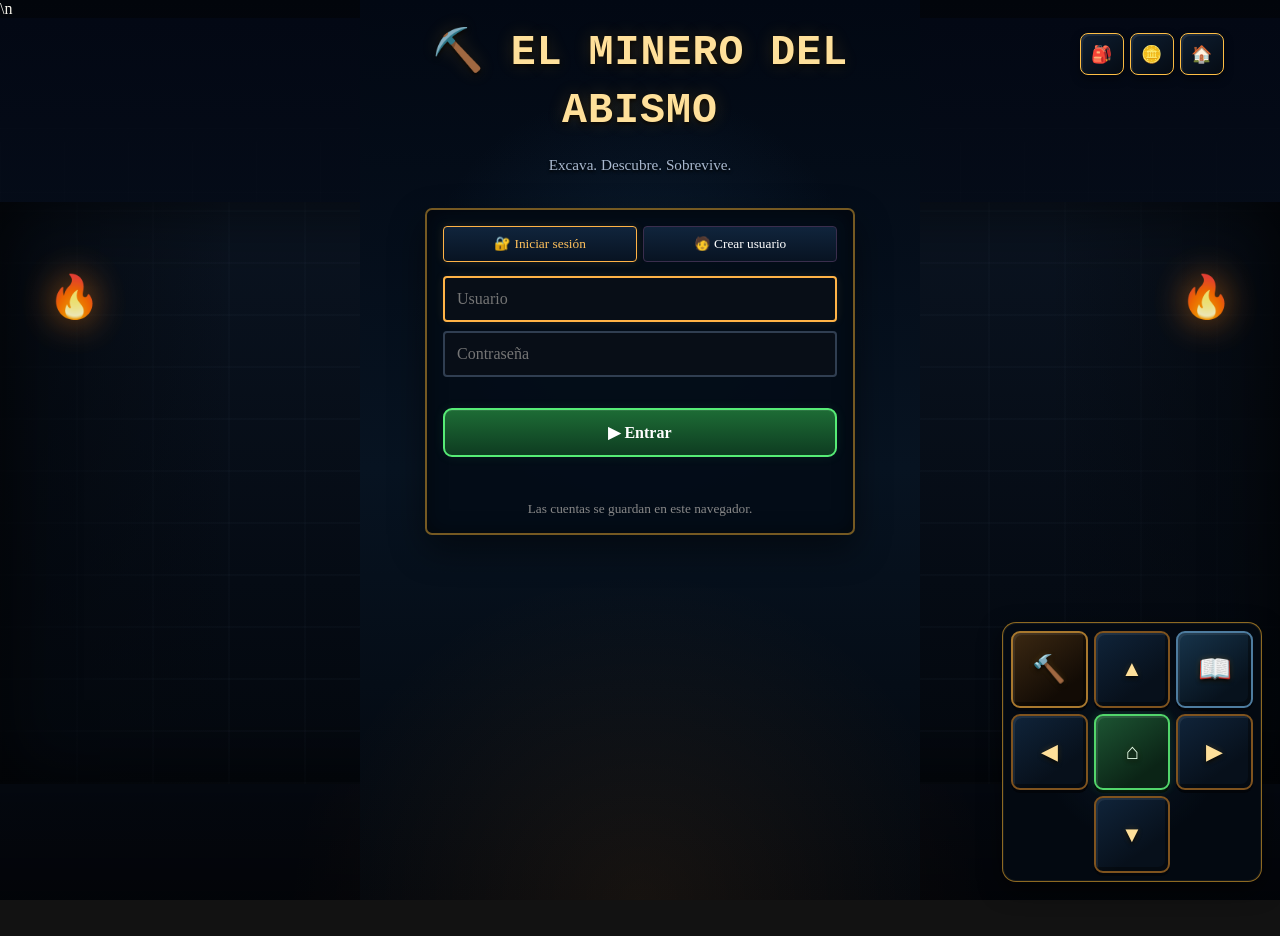
==== commit c7c9905e: "Add files via upload" ====
--- a/index.html
+++ b/index.html
@@ -18,6 +18,9 @@
     <link rel="stylesheet" href="css/06-modals.css">
     <link rel="stylesheet" href="css/07-animations.css">
     <link rel="stylesheet" href="css/08-responsive.css">
+    <link rel="stylesheet" href="css/9-items.css">
+    <link rel="stylesheet" href="css/11-crafting.css">\n    <link rel="stylesheet" href="css/10-shelters.css">
+    <link rel="stylesheet" href="css/11-dpad-fix.css">
 </head>
 
 <body>
@@ -485,12 +488,28 @@
             <div class="dpad">
 
                 <button
+                    id="craft-touch"
+                    class="dig-btn utility craft-touch"
+                    type="button"
+                    aria-label="Abrir fabricación">
+                    🔨
+                </button>
+
+                <button
                     id="dig-up"
                     class="dig-btn"
                     type="button">
                     ⛏️ ↑
                 </button>
 
+                <button
+                    id="catalog-touch"
+                    class="dig-btn utility catalog-touch"
+                    type="button"
+                    aria-label="Abrir lista de objetos">
+                    📖
+                </button>
+
 
                 <div class="dpad-mid">
 
@@ -504,7 +523,8 @@
                     <button
                         id="go-home"
                         class="dig-btn home"
-                        type="button">
+                        type="button"
+                        aria-label="Gestionar refugios">
                         🏠
                     </button>
 
@@ -599,6 +619,21 @@
             <p>
                 Aquí puedes recuperar fuerzas antes de volver al Abismo.
             </p>
+
+            <div id="shelter-manager" class="shelter-manager">
+                <div class="shelter-manager-head">
+                    <strong>📍 Refugios guardados</strong>
+                    <span id="shelter-count">0/4</span>
+                </div>
+                <div id="shelter-list" class="shelter-list"></div>
+
+                <button
+                    id="save-shelter-btn"
+                    class="action-btn shelter-save"
+                    type="button">
+                    📌 Guardar ubicación actual
+                </button>
+            </div>
 
             <button
                 id="sleep-btn"
@@ -835,7 +870,7 @@
     <script src="js/systems/mining.js"></script>
     <script src="js/systems/shop.js"></script>
     <script src="js/systems/crafting.js"></script>
-    <script src="js/systems/cheats.js"></script>
+    <script src="js/systems/cheats.js"></script>\n    <script src="js/systems/shelters.js"></script>
 
 
     <!-- ========================================================
--- a/css/03-controls.css
+++ b/css/03-controls.css
@@ -277,3 +277,33 @@
 /* =============================================================
    RESPONSIVE — PANTALLAS PEQUEÑAS
    ============================================================= */
+
+
+/* =============================================================
+   ACCIONES DIAGONALES DEL D-PAD
+   Fabricación arriba-izquierda y catálogo arriba-derecha.
+   ============================================================= */
+.dpad { position: relative; }
+#craft-touch { grid-column: 1; grid-row: 1; }
+#catalog-touch { grid-column: 3; grid-row: 1; }
+.dig-btn.utility { font-size: 0; }
+.dig-btn.utility::after { font-size: 18px; }
+.dig-btn.utility.craft-touch {
+  border-color: #a8782e;
+  background: linear-gradient(145deg, #3b2812, #120b05 75%);
+}
+.dig-btn.utility.catalog-touch {
+  border-color: #4e7c9f;
+  background: linear-gradient(145deg, #17344b, #07121d 75%);
+}
+.dig-btn.utility:focus-visible {
+  outline: 2px solid #ffe09a;
+  outline-offset: 2px;
+}
+@media (max-width: 520px) {
+  .dpad {
+    grid-template-columns: repeat(3, 44px);
+    grid-template-rows: repeat(3, 44px);
+    gap: 4px;
+  }
+}
--- a/css/9-items.css
+++ b/css/9-items.css
@@ -0,0 +1,63 @@
+/* ============================================================
+   9.css — ITEM ART / ANIME RPG ELITE
+   Capa puramente visual. No modifica stats, economía ni lógica.
+   ============================================================ */
+:root{--item-glow:rgba(255,255,255,.16);--item-gold:#ffd66b;--item-shadow:rgba(0,0,0,.72)}
+
+/* Base: profundidad, silueta y acabado de objeto coleccionable. */
+.inv-item,.craft-item,.shop-item,.codex-item{position:relative;isolation:isolate;overflow:hidden;border-radius:14px;transition:transform .22s ease,filter .22s ease,box-shadow .22s ease,border-color .22s ease}
+.inv-item::before,.craft-item::before,.shop-item::before,.codex-item::before{content:"";position:absolute;inset:0;pointer-events:none;z-index:-1;background:radial-gradient(circle at 30% 10%,rgba(255,255,255,.12),transparent 34%),linear-gradient(135deg,rgba(255,255,255,.07),transparent 42%,rgba(0,0,0,.18));opacity:.9}
+.inv-item:hover,.craft-item:hover,.shop-item:hover,.codex-item:hover{transform:translateY(-2px);filter:saturate(1.12);box-shadow:0 10px 28px rgba(0,0,0,.38)}
+.item-icon,.craft-icon,.shop-icon,.codex-item-icon{position:relative;display:grid;place-items:center;text-align:center;line-height:1;font-family:"Segoe UI Emoji","Noto Color Emoji",sans-serif;filter:drop-shadow(0 5px 4px var(--item-shadow));transform:translateZ(0)}
+.item-icon::after,.craft-icon::after,.shop-icon::after,.codex-item-icon::after{content:"";position:absolute;inset:8%;border-radius:50%;background:radial-gradient(circle,rgba(255,255,255,.2),transparent 62%);mix-blend-mode:screen;opacity:.35;pointer-events:none}
+
+/* Rareza común: pulido sobrio y legible. */
+.rarity-common .item-icon,.rarity-common .craft-icon,.rarity-common .shop-icon,.rarity-common .codex-item-icon{filter:drop-shadow(0 3px 3px rgba(0,0,0,.7)) saturate(.92)}
+.rarity-common{border-color:rgba(180,180,180,.2)}
+
+/* Poco común: reflejo mineral suave. */
+.rarity-uncommon{border-color:rgba(91,210,139,.3);box-shadow:inset 0 0 18px rgba(56,190,115,.05)}
+.rarity-uncommon .item-icon,.rarity-uncommon .craft-icon,.rarity-uncommon .shop-icon,.rarity-uncommon .codex-item-icon{filter:drop-shadow(0 0 7px rgba(74,220,143,.28)) drop-shadow(0 5px 4px var(--item-shadow))}
+
+/* Raro: halo azul y brillo periódico. */
+.rarity-rare{border-color:rgba(82,154,255,.48);box-shadow:inset 0 0 22px rgba(57,127,255,.1),0 0 14px rgba(50,125,255,.08)}
+.rarity-rare .item-icon,.rarity-rare .craft-icon,.rarity-rare .shop-icon,.rarity-rare .codex-item-icon{filter:drop-shadow(0 0 9px rgba(74,145,255,.55)) drop-shadow(0 6px 5px var(--item-shadow));animation:itemRareGlow 2.8s ease-in-out infinite}
+
+/* Muy raro: energía violeta y núcleo pulsante. */
+.rarity-very_rare{border-color:rgba(196,107,255,.58);box-shadow:inset 0 0 25px rgba(162,74,255,.13),0 0 18px rgba(162,74,255,.12)}
+.rarity-very_rare .item-icon,.rarity-very_rare .craft-icon,.rarity-very_rare .shop-icon,.rarity-very_rare .codex-item-icon{filter:drop-shadow(0 0 11px rgba(194,91,255,.7)) drop-shadow(0 7px 5px var(--item-shadow));animation:itemMysticPulse 2.2s ease-in-out infinite}
+
+/* Épico: aura mística con movimiento de luz. */
+.rarity-epic{border-color:rgba(205,94,255,.72);box-shadow:inset 0 0 30px rgba(139,46,255,.18),0 0 22px rgba(174,69,255,.18)}
+.rarity-epic::after,.rarity-legendary::after{content:"";position:absolute;inset:-60%;z-index:-1;pointer-events:none;background:conic-gradient(from 0deg,transparent 0 25%,rgba(255,255,255,.16),transparent 38% 64%,rgba(161,82,255,.2),transparent 78%);animation:itemAuraSpin 7s linear infinite}
+.rarity-epic .item-icon,.rarity-epic .craft-icon,.rarity-epic .shop-icon,.rarity-epic .codex-item-icon{filter:drop-shadow(0 0 15px rgba(190,72,255,.9)) drop-shadow(0 8px 6px var(--item-shadow));animation:itemEpicPulse 1.9s ease-in-out infinite}
+
+/* Legendario / BOF: tratamiento máximo dorado-cósmico. */
+.rarity-legendary{border:1px solid rgba(255,211,93,.85);box-shadow:inset 0 0 34px rgba(255,178,35,.18),0 0 25px rgba(255,190,54,.22),0 0 55px rgba(155,82,255,.1)}
+.rarity-legendary::before{background:radial-gradient(circle at 50% 30%,rgba(255,239,164,.3),transparent 34%),linear-gradient(125deg,rgba(255,213,92,.16),transparent 35%,rgba(121,67,255,.18) 70%,transparent)}
+.rarity-legendary .item-icon,.rarity-legendary .craft-icon,.rarity-legendary .shop-icon,.rarity-legendary .codex-item-icon{filter:drop-shadow(0 0 7px #fff3ae) drop-shadow(0 0 18px rgba(255,190,52,.9)) drop-shadow(0 0 32px rgba(123,74,255,.7)) drop-shadow(0 8px 6px var(--item-shadow));animation:itemLegendaryPulse 1.45s ease-in-out infinite}
+
+/* Morfología visual por familia: escalado y tratamiento de luz sin alterar el icono. */
+[data-item-id*="sword"] .item-icon,[data-item-id*="sword"] .craft-icon,[data-item-id*="sword"] .shop-icon,[data-item-id*="sword"] .codex-item-icon{transform:scale(1.08) rotate(-3deg)}
+[data-item-id*="crown"] .item-icon,[data-item-id*="crown"] .craft-icon,[data-item-id*="crown"] .shop-icon,[data-item-id*="crown"] .codex-item-icon{transform:scale(1.1);filter:drop-shadow(0 0 10px rgba(255,205,70,.55)) drop-shadow(0 6px 5px var(--item-shadow))}
+[data-item-id*="potion"] .item-icon,[data-item-id*="potion"] .craft-icon,[data-item-id*="potion"] .shop-icon,[data-item-id*="potion"] .codex-item-icon{transform:scale(1.04);filter:drop-shadow(0 0 8px rgba(255,85,100,.4)) drop-shadow(0 5px 4px var(--item-shadow))}
+[data-item-id*="crystal"] .item-icon,[data-item-id*="crystal"] .craft-icon,[data-item-id*="crystal"] .shop-icon,[data-item-id*="crystal"] .codex-item-icon,[data-item-id*="diamond"] .item-icon,[data-item-id*="diamond"] .craft-icon,[data-item-id*="diamond"] .shop-icon,[data-item-id*="diamond"] .codex-item-icon{transform:scale(1.1);filter:drop-shadow(0 0 12px rgba(99,218,255,.72)) drop-shadow(0 5px 4px var(--item-shadow))}
+[data-item-id*="ring"] .item-icon,[data-item-id*="ring"] .craft-icon,[data-item-id*="ring"] .shop-icon,[data-item-id*="ring"] .codex-item-icon{transform:scale(1.05);filter:drop-shadow(0 0 9px rgba(207,105,255,.55)) drop-shadow(0 5px 4px var(--item-shadow))}
+[data-item-id*="rune"], [data-item-id*="void"], [data-item-id*="abyss"]{--item-glow:rgba(154,67,255,.35)}
+[data-item-id="ancient_idol"] .item-icon,[data-item-id="ancient_idol"] .craft-icon,[data-item-id="ancient_idol"] .shop-icon,[data-item-id="ancient_idol"] .codex-item-icon{filter:none!important;transform:none!important;animation:none!important;mix-blend-mode:normal!important}
+[data-item-id="ancient_idol"]::before,[data-item-id="ancient_idol"]::after{display:none!important}
+
+/* Shimmer de interfaz para objetos de máxima rareza. */
+.rarity-legendary .item-name,.rarity-legendary .craft-name,.rarity-legendary .shop-name,.rarity-legendary .codex-item-title strong{background:linear-gradient(100deg,#fff3b0 20%,#fff 38%,#ffd45d 52%,#fff3b0 72%);background-size:220% auto;-webkit-background-clip:text;background-clip:text;color:transparent;animation:itemShimmer 3.2s linear infinite}
+
+/* Animaciones. */
+@keyframes itemRareGlow{0%,100%{filter:drop-shadow(0 0 6px rgba(74,145,255,.4)) drop-shadow(0 6px 5px var(--item-shadow))}50%{filter:drop-shadow(0 0 13px rgba(74,175,255,.8)) drop-shadow(0 6px 5px var(--item-shadow))}}
+@keyframes itemMysticPulse{0%,100%{transform:scale(1)}50%{transform:scale(1.06)}}
+@keyframes itemEpicPulse{0%,100%{transform:scale(1);opacity:.92}50%{transform:scale(1.08);opacity:1}}
+@keyframes itemLegendaryPulse{0%,100%{transform:scale(1);filter:drop-shadow(0 0 7px #fff3ae) drop-shadow(0 0 18px rgba(255,190,52,.75)) drop-shadow(0 0 30px rgba(123,74,255,.55)) drop-shadow(0 8px 6px var(--item-shadow))}50%{transform:scale(1.1);filter:drop-shadow(0 0 12px #fff) drop-shadow(0 0 28px rgba(255,210,70,1)) drop-shadow(0 0 42px rgba(137,75,255,.85)) drop-shadow(0 8px 6px var(--item-shadow))}}
+@keyframes itemAuraSpin{to{transform:rotate(360deg)}}
+@keyframes itemShimmer{to{background-position:-220% center}}
+
+/* Responsive: conserva nitidez y evita que el aura domine pantallas pequeñas. */
+@media(max-width:700px){.inv-item,.craft-item,.shop-item,.codex-item{border-radius:11px}.rarity-legendary .item-icon,.rarity-legendary .craft-icon,.rarity-legendary .shop-icon,.rarity-legendary .codex-item-icon{filter:drop-shadow(0 0 8px rgba(255,210,70,.8)) drop-shadow(0 0 18px rgba(123,74,255,.55))}.rarity-epic::after,.rarity-legendary::after{animation-duration:10s}}
+@media(prefers-reduced-motion:reduce){.rarity-rare .item-icon,.rarity-very_rare .item-icon,.rarity-epic .item-icon,.rarity-legendary .item-icon,.rarity-rare .craft-icon,.rarity-very_rare .craft-icon,.rarity-epic .craft-icon,.rarity-legendary .craft-icon,.rarity-rare .shop-icon,.rarity-very_rare .shop-icon,.rarity-epic .shop-icon,.rarity-legendary .shop-icon,.rarity-rare .codex-item-icon,.rarity-very_rare .codex-item-icon,.rarity-epic .codex-item-icon,.rarity-legendary .codex-item-icon,.rarity-epic::after,.rarity-legendary::after,.rarity-legendary .item-name,.rarity-legendary .craft-name,.rarity-legendary .shop-name,.rarity-legendary .codex-item-title strong{animation:none}}
--- a/css/11-crafting.css
+++ b/css/11-crafting.css
@@ -0,0 +1,187 @@
+/* ============================================================
+   11-crafting.css — FABRICACIÓN COMPACTA Y RESPONSIVA
+   Solo presentación/UI. No modifica la lógica de crafting.
+   ============================================================ */
+
+#panel-crafting{
+  width:min(94vw,720px);
+  max-width:94vw;
+  max-height:min(78vh,620px);
+  box-sizing:border-box;
+  overflow:hidden;
+  padding:14px;
+}
+
+#panel-crafting > h3{
+  margin:0 0 6px;
+  font-size:clamp(.9rem,2vw,1.05rem);
+  line-height:1.2;
+}
+
+#panel-crafting > p{
+  margin:4px 0 10px;
+  font-size:clamp(.72rem,1.8vw,.82rem);
+  line-height:1.35;
+  color:#d8e4f2;
+}
+
+#craft-list{
+  display:grid;
+  grid-template-columns:repeat(auto-fill,minmax(min(100%,180px),1fr));
+  gap:7px;
+  width:100%;
+  max-height:calc(min(78vh,620px) - 96px);
+  overflow-y:auto;
+  overflow-x:hidden;
+  padding:2px 4px 4px 0;
+  box-sizing:border-box;
+  scrollbar-width:thin;
+  scrollbar-color:rgba(255,194,69,.55) rgba(0,0,0,.3);
+  overscroll-behavior:contain;
+}
+
+#craft-list::-webkit-scrollbar{width:6px}
+#craft-list::-webkit-scrollbar-track{background:rgba(0,0,0,.3);border-radius:6px}
+#craft-list::-webkit-scrollbar-thumb{background:rgba(255,194,69,.55);border-radius:6px}
+
+#craft-list .craft-item{
+  display:flex;
+  align-items:center;
+  justify-content:space-between;
+  gap:8px;
+  min-width:0;
+  min-height:64px;
+  margin:0;
+  padding:7px 8px;
+  box-sizing:border-box;
+  border-radius:9px;
+  overflow:hidden;
+}
+
+#craft-list .craft-visual{
+  display:flex;
+  align-items:center;
+  gap:7px;
+  min-width:0;
+  flex:1 1 auto;
+}
+
+#craft-list .craft-icon{
+  flex:0 0 38px;
+  width:38px;
+  height:38px;
+  font-size:26px;
+  line-height:1;
+}
+
+#craft-list .craft-info{
+  min-width:0;
+  overflow:hidden;
+}
+
+#craft-list .craft-name{
+  display:block;
+  min-width:0;
+  overflow:hidden;
+  text-overflow:ellipsis;
+  white-space:nowrap;
+  font-size:.76rem;
+  line-height:1.2;
+  font-weight:700;
+}
+
+#craft-list .craft-rarity{
+  display:block;
+  margin-top:2px;
+  font-size:.64rem;
+  line-height:1.15;
+  white-space:nowrap;
+  overflow:hidden;
+  text-overflow:ellipsis;
+}
+
+#craft-list .craft-info small{
+  display:block;
+  margin-top:2px;
+  font-size:.61rem;
+  line-height:1.2;
+  color:#cbd8ea;
+  white-space:normal;
+  overflow-wrap:anywhere;
+}
+
+#craft-list .craft-item > button,
+#craft-list .craft-item button{
+  flex:0 0 auto;
+  min-width:54px;
+  min-height:44px;
+  max-width:78px;
+  padding:6px 8px;
+  border-radius:7px;
+  font-size:.67rem;
+  line-height:1.1;
+  white-space:normal;
+  touch-action:manipulation;
+}
+
+/* Pantallas medianas: tarjetas ligeramente más anchas. */
+@media (min-width:701px){
+  #craft-list{grid-template-columns:repeat(auto-fill,minmax(210px,1fr))}
+}
+
+/* Móvil: una columna cuando el ancho es muy reducido para priorizar lectura. */
+@media (max-width:520px){
+  #panel-crafting{
+    width:94vw;
+    max-width:94vw;
+    max-height:78vh;
+    padding:11px;
+  }
+
+  #craft-list{
+    grid-template-columns:1fr;
+    gap:6px;
+    max-height:calc(78vh - 92px);
+  }
+
+  #craft-list .craft-item{
+    min-height:58px;
+    padding:6px 7px;
+  }
+
+  #craft-list .craft-icon{
+    flex-basis:36px;
+    width:36px;
+    height:36px;
+    font-size:24px;
+  }
+
+  #craft-list .craft-name{font-size:.74rem}
+  #craft-list .craft-rarity{font-size:.62rem}
+  #craft-list .craft-info small{font-size:.59rem}
+  #craft-list .craft-item > button,
+  #craft-list .craft-item button{
+    min-width:58px;
+    min-height:44px;
+  }
+}
+
+/* Teléfonos muy pequeños: evita que icono/botón aplasten el texto. */
+@media (max-width:360px){
+  #panel-crafting{padding:9px}
+  #craft-list .craft-visual{gap:5px}
+  #craft-list .craft-icon{
+    flex-basis:32px;
+    width:32px;
+    height:32px;
+    font-size:22px;
+  }
+  #craft-list .craft-name{font-size:.7rem}
+  #craft-list .craft-info small{font-size:.56rem}
+  #craft-list .craft-item > button,
+  #craft-list .craft-item button{
+    min-width:54px;
+    max-width:62px;
+    padding:5px;
+  }
+}
--- a/css/10-shelters.css
+++ b/css/10-shelters.css
@@ -0,0 +1,120 @@
+/* =============================================================
+   EL MINERO DEL ABISMO — GESTIÓN DE REFUGIOS
+   ============================================================= */
+
+#shelter-manager {
+  display: flex;
+  flex-direction: column;
+  gap: 10px;
+  margin: 12px 0;
+}
+
+.shelter-manager-head {
+  display: flex;
+  align-items: center;
+  justify-content: space-between;
+  gap: 12px;
+  padding: 10px 12px;
+  border: 1px solid rgba(255, 184, 48, .25);
+  border-radius: 10px;
+  background: rgba(4, 10, 19, .55);
+}
+
+#shelter-count {
+  color: var(--ui-gold, #ffd66b);
+  font-weight: 700;
+}
+
+.shelter-list {
+  display: flex;
+  flex-direction: column;
+  gap: 8px;
+  max-height: min(42vh, 310px);
+  overflow-y: auto;
+}
+
+.shelter-entry {
+  display: flex;
+  align-items: center;
+  justify-content: space-between;
+  gap: 12px;
+  padding: 10px;
+  border: 1px solid rgba(127, 83, 30, .65);
+  border-radius: 10px;
+  background: linear-gradient(145deg, rgba(16, 36, 58, .9), rgba(5, 11, 19, .94));
+  box-shadow: inset 1px 1px 0 rgba(255,255,255,.04), 0 4px 12px rgba(0,0,0,.24);
+}
+
+.shelter-entry-info {
+  min-width: 0;
+  display: flex;
+  flex-direction: column;
+  gap: 3px;
+}
+
+.shelter-entry-info strong {
+  color: #ffe6a2;
+}
+
+.shelter-entry-info span {
+  color: rgba(231, 240, 249, .72);
+  font-size: .84rem;
+}
+
+.shelter-entry-actions {
+  display: flex;
+  gap: 6px;
+  flex: 0 0 auto;
+}
+
+.shelter-entry-actions button {
+  min-height: 36px;
+  border: 1px solid rgba(255, 184, 48, .5);
+  border-radius: 7px;
+  padding: 6px 9px;
+  color: #fff1c8;
+  background: rgba(10, 22, 35, .95);
+  cursor: pointer;
+  touch-action: manipulation;
+}
+
+.shelter-entry-actions .shelter-go {
+  border-color: rgba(82, 213, 107, .7);
+  color: #dfffe5;
+}
+
+.shelter-entry-actions .shelter-delete {
+  border-color: rgba(220, 75, 75, .55);
+  color: #ffd7d7;
+}
+
+.shelter-entry-actions button:active {
+  transform: translateY(1px);
+}
+
+.shelter-save:disabled {
+  opacity: .45;
+  cursor: not-allowed;
+}
+
+.shelter-empty {
+  padding: 18px 12px;
+  text-align: center;
+  border: 1px dashed rgba(255, 184, 48, .3);
+  border-radius: 10px;
+  color: rgba(231, 240, 249, .7);
+}
+
+@media (max-width: 520px) {
+  .shelter-entry {
+    align-items: stretch;
+    flex-direction: column;
+  }
+  .shelter-entry-actions {
+    display: grid;
+    grid-template-columns: 1fr 1fr;
+  }
+  .shelter-entry-actions button {
+    min-height: 42px;
+  }
+}
--- a/css/11-dpad-fix.css
+++ b/css/11-dpad-fix.css
@@ -0,0 +1,127 @@
+/* =============================================================
+   EL MINERO DEL ABISMO — D-PAD TÁCTIL FINAL
+   Corrección de visibilidad, grid 3x3, apilamiento y toque móvil.
+   Este archivo se carga al final para neutralizar overrides
+   responsive anteriores sin modificar la lógica del juego.
+   ============================================================= */
+
+#controls {
+  position: fixed !important;
+  z-index: 9999 !important;
+  right: max(8px, env(safe-area-inset-right)) !important;
+  bottom: max(8px, env(safe-area-inset-bottom)) !important;
+  width: clamp(156px, 46vw, 210px) !important;
+  height: clamp(156px, 46vw, 210px) !important;
+  padding: 8px !important;
+  box-sizing: border-box !important;
+  display: flex !important;
+  align-items: center !important;
+  justify-content: center !important;
+  pointer-events: auto !important;
+  touch-action: none !important;
+  -webkit-user-select: none !important;
+  user-select: none !important;
+  -webkit-touch-callout: none !important;
+}
+
+.dpad {
+  position: absolute !important;
+  inset: 8px !important;
+  width: auto !important;
+  height: auto !important;
+  display: grid !important;
+  grid-template-columns: repeat(3, minmax(0, 1fr)) !important;
+  grid-template-rows: repeat(3, minmax(0, 1fr)) !important;
+  gap: clamp(3px, 1vw, 6px) !important;
+  box-sizing: border-box !important;
+  z-index: 10000 !important;
+  touch-action: none !important;
+  -webkit-user-select: none !important;
+  user-select: none !important;
+}
+
+.dpad-mid {
+  display: contents !important;
+}
+
+.dpad > .dig-btn {
+  min-width: 0 !important;
+  min-height: 0 !important;
+  width: 100% !important;
+  height: 100% !important;
+  box-sizing: border-box !important;
+  position: relative !important;
+  z-index: 10001 !important;
+  touch-action: none !important;
+  -webkit-user-select: none !important;
+  user-select: none !important;
+  -webkit-tap-highlight-color: transparent;
+}
+
+/* Posiciones reales de la matriz 3x3 */
+#craft-touch   { grid-column: 1 !important; grid-row: 1 !important; }
+#dig-up        { grid-column: 2 !important; grid-row: 1 !important; }
+#catalog-touch  { grid-column: 3 !important; grid-row: 1 !important; }
+#dig-left      { grid-column: 1 !important; grid-row: 2 !important; }
+#go-home       { grid-column: 2 !important; grid-row: 2 !important; }
+#dig-right     { grid-column: 3 !important; grid-row: 2 !important; }
+#dig-down       { grid-column: 2 !important; grid-row: 3 !important; }
+
+/* Los botones nuevos tenían font-size:0 pero no tenían contenido
+   en ::after; por eso podían quedar completamente invisibles. */
+#craft-touch::after {
+  content: "🔨" !important;
+  display: block !important;
+  font-size: clamp(18px, 5vw, 27px) !important;
+  line-height: 1 !important;
+}
+
+#catalog-touch::after {
+  content: "📖" !important;
+  display: block !important;
+  font-size: clamp(18px, 5vw, 27px) !important;
+  line-height: 1 !important;
+}
+
+#craft-touch,
+#catalog-touch {
+  opacity: 1 !important;
+  visibility: visible !important;
+  overflow: visible !important;
+}
+
+/* Feedback táctil */
+#craft-touch:active,
+#catalog-touch:active {
+  transform: translateY(2px) scale(.97) !important;
+}
+
+@media (max-width: 360px) {
+  #controls {
+    width: 156px !important;
+    height: 156px !important;
+    padding: 7px !important;
+  }
+
+  .dpad {
+    inset: 7px !important;
+    gap: 3px !important;
+  }
+}
+
+@media (orientation: landscape) and (max-height: 500px) {
+  #controls {
+    width: 156px !important;
+    height: 156px !important;
+  }
+}
+
+@media (pointer: coarse) {
+  #controls,
+  .dpad,
+  .dpad > .dig-btn {
+    touch-action: none !important;
+    -webkit-user-select: none !important;
+    user-select: none !important;
+  }
+}
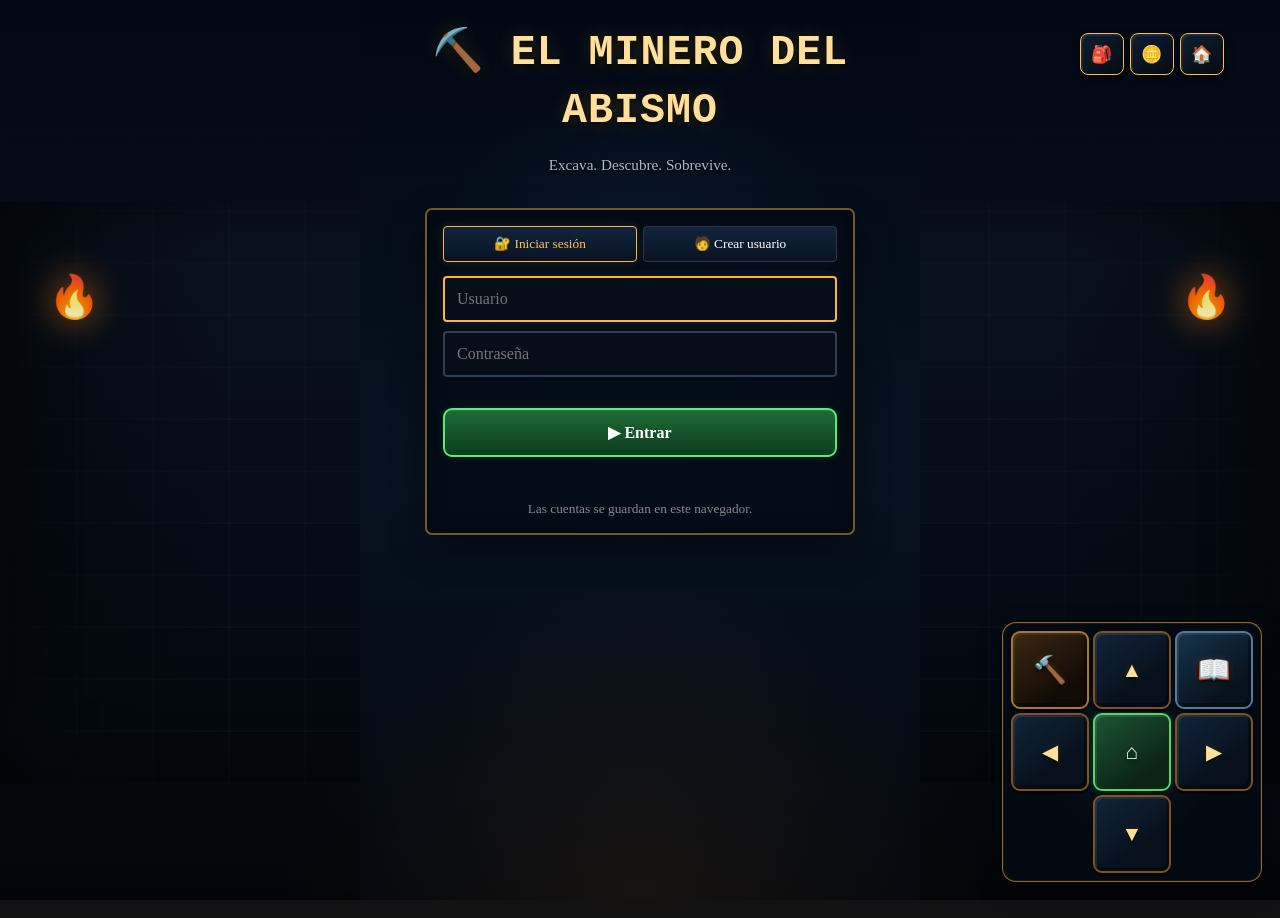
==== commit be48b075: "Update index.html" ====
--- a/index.html
+++ b/index.html
@@ -19,7 +19,8 @@
     <link rel="stylesheet" href="css/07-animations.css">
     <link rel="stylesheet" href="css/08-responsive.css">
     <link rel="stylesheet" href="css/9-items.css">
-    <link rel="stylesheet" href="css/11-crafting.css">\n    <link rel="stylesheet" href="css/10-shelters.css">
+    <link rel="stylesheet" href="css/11-crafting.css">
+    <link rel="stylesheet" href="css/10-shelters.css">
     <link rel="stylesheet" href="css/11-dpad-fix.css">
 </head>
 
@@ -896,4 +897,4 @@
 
 </body>
 
-</html>+</html>
--- a/css/08-responsive.css
+++ b/css/08-responsive.css
@@ -1,3 +1,4 @@
+
 /* =============================================================
    EL MINERO DEL ABISMO — RESPONSIVE MASTER
    =============================================================
@@ -1262,3 +1263,727 @@
     filter: none !important;
   }
 }
+/* =============================================================
+   EL MINERO DEL ABISMO — MOBILE FIX FINAL
+   PC Y TABLET: SIN CAMBIOS
+   Solo actúa en pantallas <= 600px.
+   ============================================================= */
+
+@media screen and (max-width: 600px) {
+
+  html, body, #game {
+    width: 100%;
+    min-width: 0 !important;
+    max-width: 100vw !important;
+    overflow: hidden !important;
+  }
+
+  #game {
+    width: 100vw !important;
+    height: 100dvh !important;
+  }
+
+  /* ---------- HUD ---------- */
+  #hud {
+    top: max(5px, env(safe-area-inset-top)) !important;
+    left: max(5px, env(safe-area-inset-left)) !important;
+    right: max(5px, env(safe-area-inset-right)) !important;
+    width: auto !important;
+    height: 142px !important;
+    min-height: 0 !important;
+    padding: 6px 8px !important;
+    box-sizing: border-box !important;
+    overflow: hidden !important;
+  }
+
+  #hud > .hud-row:nth-child(1) {
+    left: 8px !important;
+    right: 8px !important;
+    top: 5px !important;
+    height: 46px !important;
+    gap: 5px !important;
+    overflow: hidden !important;
+  }
+
+  #hud > .hud-row:nth-child(2) {
+    left: 8px !important;
+    right: 8px !important;
+    top: 55px !important;
+    height: 31px !important;
+    gap: 5px !important;
+    overflow: hidden !important;
+  }
+
+  #hud > .hud-row.small {
+    left: 8px !important;
+    right: 8px !important;
+    bottom: 5px !important;
+    height: 22px !important;
+    min-height: 22px !important;
+    padding-top: 2px !important;
+    font-size: .58rem !important;
+  }
+
+  #hud .stat {
+    min-width: 0 !important;
+    flex: 1 1 0 !important;
+    overflow: hidden !important;
+  }
+
+  #hud .stat .label {
+    font-size: .67rem !important;
+    white-space: nowrap !important;
+  }
+
+  #hud .value {
+    font-size: .58rem !important;
+    white-space: nowrap !important;
+  }
+
+  #hud .bar {
+    height: 11px !important;
+    min-width: 0 !important;
+  }
+
+  #hud .stat-simple {
+    min-width: 0 !important;
+    font-size: .76rem !important;
+    white-space: nowrap !important;
+  }
+
+  #hud .hud-user-actions {
+    display: none !important;
+  }
+
+  /* ---------- MAPA ---------- */
+  #map-container {
+    top: 149px !important;
+    left: 0 !important;
+    right: 0 !important;
+    bottom: 99px !important;
+    width: 100vw !important;
+    height: auto !important;
+    display: grid !important;
+    place-items: center !important;
+    overflow: visible !important;
+  }
+
+  #map-grid {
+    width: min(88vw, 48dvh, 390px) !important;
+    height: min(88vw, 48dvh, 390px) !important;
+    max-width: calc(100vw - 18px) !important;
+    max-height: calc(100% - 8px) !important;
+    gap: clamp(2px, .7vw, 4px) !important;
+  }
+
+  .tile {
+    min-width: 0 !important;
+    min-height: 0 !important;
+    border-radius: 5px !important;
+  }
+
+  /* ---------- REGISTRO ---------- */
+  #log {
+    left: 6px !important;
+    right: 6px !important;
+    bottom: max(6px, env(safe-area-inset-bottom)) !important;
+    width: auto !important;
+    height: 55px !important;
+    max-height: 55px !important;
+    padding: 6px 8px !important;
+    box-sizing: border-box !important;
+    font-size: .60rem !important;
+    overflow-y: auto !important;
+  }
+
+  /* ---------- D-PAD ---------- */
+  #mini-controls {
+    right: max(6px, env(safe-area-inset-right)) !important;
+    bottom: max(68px, calc(68px + env(safe-area-inset-bottom))) !important;
+    margin: 0 !important;
+  }
+
+  #mini-controls #controls {
+    width: auto !important;
+    height: auto !important;
+    padding: 5px !important;
+    box-sizing: border-box !important;
+    border-radius: 10px !important;
+  }
+
+  .dpad {
+    grid-template-columns: repeat(3, 38px) !important;
+    grid-template-rows: repeat(3, 38px) !important;
+    gap: 3px !important;
+  }
+
+  .dig-btn {
+    min-width: 38px !important;
+    min-height: 38px !important;
+    width: 38px !important;
+    height: 38px !important;
+    padding: 0 !important;
+    box-sizing: border-box !important;
+  }
+
+  .dig-btn::after {
+    font-size: 18px !important;
+  }
+
+  /* ---------- ACCIONES SUPERIORES ---------- */
+  #quick-actions {
+    top: max(6px, env(safe-area-inset-top)) !important;
+    right: max(6px, env(safe-area-inset-right)) !important;
+    gap: 3px !important;
+  }
+
+  #quick-actions .quick-action-btn {
+    width: 32px !important;
+    height: 32px !important;
+    min-width: 32px !important;
+    min-height: 32px !important;
+    padding: 0 !important;
+    font-size: 14px !important;
+    box-sizing: border-box !important;
+  }
+
+  /* ---------- PANELES: BASE MOBILE ---------- */
+  .panel,
+  #panel-shop {
+    width: min(94vw, 520px) !important;
+    max-width: calc(100vw - 12px) !important;
+    max-height: 72dvh !important;
+    box-sizing: border-box !important;
+    padding: 9px !important;
+    overflow: hidden !important;
+  }
+
+  .panel > h3 {
+    font-size: .78rem !important;
+    line-height: 1.15 !important;
+    margin: 0 0 5px !important;
+  }
+
+  .panel > p {
+    font-size: .63rem !important;
+    line-height: 1.2 !important;
+    margin: 3px 0 6px !important;
+  }
+
+  .panel h4 {
+    font-size: .66rem !important;
+    line-height: 1.15 !important;
+  }
+
+  /* ---------- INVENTARIO ---------- */
+  #inventory-list {
+    display: grid !important;
+    grid-template-columns: repeat(2, minmax(0, 1fr)) !important;
+    gap: 5px !important;
+    width: 100% !important;
+    max-height: calc(72dvh - 76px) !important;
+    overflow-y: auto !important;
+    overflow-x: hidden !important;
+    box-sizing: border-box !important;
+    align-content: start !important;
+  }
+
+  #inventory-list > * {
+    min-width: 0 !important;
+    width: 100% !important;
+    padding: 5px !important;
+    margin: 0 !important;
+    box-sizing: border-box !important;
+    overflow: hidden !important;
+  }
+
+  #inventory-list h3,
+  #inventory-list h4 {
+    font-size: .65rem !important;
+    line-height: 1.1 !important;
+    margin: 2px 0 !important;
+  }
+
+  #inventory-list p {
+    font-size: .57rem !important;
+    line-height: 1.15 !important;
+    margin: 2px 0 !important;
+  }
+
+  #inventory-list button,
+  .inv-item button,
+  .item-action-btn {
+    min-width: 40px !important;
+    min-height: 32px !important;
+    padding: 3px 5px !important;
+    font-size: .57rem !important;
+    box-sizing: border-box !important;
+  }
+
+  .equipment-grid {
+    grid-template-columns: 1fr !important;
+    gap: 5px !important;
+  }
+
+  .equipment-slot {
+    grid-template-columns: 48px minmax(0, 1fr) !important;
+    gap: 5px !important;
+  }
+
+  /* ---------- TIENDA ---------- */
+  #panel-shop {
+    max-height: 72dvh !important;
+  }
+
+  #sell-list,
+  #pickaxe-shop,
+  #other-shop {
+    display: grid !important;
+    grid-template-columns: repeat(2, minmax(0, 1fr)) !important;
+    gap: 5px !important;
+    max-height: calc(72dvh - 100px) !important;
+    overflow-y: auto !important;
+    overflow-x: hidden !important;
+    align-content: start !important;
+  }
+
+  #sell-list > *,
+  #pickaxe-shop > *,
+  #other-shop > * {
+    min-width: 0 !important;
+    width: 100% !important;
+    padding: 5px !important;
+    margin: 0 !important;
+    box-sizing: border-box !important;
+    overflow: hidden !important;
+  }
+
+  #sell-list h3, #sell-list h4,
+  #pickaxe-shop h3, #pickaxe-shop h4,
+  #other-shop h3, #other-shop h4 {
+    font-size: .62rem !important;
+    line-height: 1.1 !important;
+    margin: 2px 0 !important;
+  }
+
+  #sell-list p,
+  #pickaxe-shop p,
+  #other-shop p {
+    font-size: .55rem !important;
+    line-height: 1.15 !important;
+    margin: 2px 0 !important;
+  }
+
+  #panel-shop button {
+    min-width: 40px !important;
+    min-height: 32px !important;
+    padding: 3px 5px !important;
+    font-size: .56rem !important;
+    box-sizing: border-box !important;
+  }
+
+  /* ---------- CRAFTING ---------- */
+  #craft-list {
+    display: grid !important;
+    grid-template-columns: repeat(2, minmax(0, 1fr)) !important;
+    gap: 5px !important;
+    width: 100% !important;
+    max-height: calc(72dvh - 76px) !important;
+    overflow-y: auto !important;
+    overflow-x: hidden !important;
+    align-content: start !important;
+  }
+
+  #craft-list > * {
+    min-width: 0 !important;
+    width: 100% !important;
+    padding: 5px !important;
+    margin: 0 !important;
+    box-sizing: border-box !important;
+    overflow: hidden !important;
+  }
+
+  #craft-list h3,
+  #craft-list h4 {
+    font-size: .62rem !important;
+    line-height: 1.1 !important;
+    margin: 2px 0 !important;
+  }
+
+  #craft-list p {
+    font-size: .55rem !important;
+    line-height: 1.15 !important;
+    margin: 2px 0 !important;
+  }
+
+  #craft-list button {
+    min-width: 40px !important;
+    min-height: 32px !important;
+    padding: 3px 5px !important;
+    font-size: .56rem !important;
+  }
+
+  /* ---------- CATÁLOGO ---------- */
+  .item-codex-window {
+    width: calc(100vw - 10px) !important;
+    max-width: calc(100vw - 10px) !important;
+    height: min(94dvh, 720px) !important;
+    max-height: 94dvh !important;
+    box-sizing: border-box !important;
+    overflow: hidden !important;
+  }
+
+  .item-codex-content {
+    padding: 8px !important;
+    overflow-y: auto !important;
+    overflow-x: hidden !important;
+    box-sizing: border-box !important;
+  }
+
+  .codex-item-grid,
+  #codex-recipes {
+    display: grid !important;
+    grid-template-columns: repeat(2, minmax(0, 1fr)) !important;
+    gap: 5px !important;
+    width: 100% !important;
+  }
+
+  .codex-item,
+  .codex-item-card {
+    min-width: 0 !important;
+    padding: 5px !important;
+    box-sizing: border-box !important;
+    overflow: hidden !important;
+  }
+
+  .codex-item-title {
+    font-size: .64rem !important;
+    line-height: 1.1 !important;
+    overflow: hidden !important;
+  }
+
+  .codex-item-title span {
+    display: inline !important;
+    margin-top: 0 !important;
+  }
+
+  /* ---------- BOTONES TÁCTILES ---------- */
+  @media (pointer: coarse) {
+    button,
+    .dig-btn,
+    .quick-action-btn,
+    .tile {
+      touch-action: manipulation !important;
+      -webkit-tap-highlight-color: transparent;
+      user-select: none !important;
+      -webkit-user-select: none !important;
+    }
+
+    button {
+      min-width: 40px;
+      min-height: 40px;
+    }
+
+    .dig-btn {
+      min-width: 38px !important;
+      min-height: 38px !important;
+    }
+  }
+}
+
+/* Teléfonos muy pequeños */
+@media screen and (max-width: 380px) {
+  #hud {
+    height: 136px !important;
+  }
+
+  #map-container {
+    top: 143px !important;
+    bottom: 94px !important;
+  }
+
+  #map-grid {
+    width: min(88vw, 44dvh, 340px) !important;
+    height: min(88vw, 44dvh, 340px) !important;
+  }
+
+  .dpad {
+    grid-template-columns: repeat(3, 35px) !important;
+    grid-template-rows: repeat(3, 35px) !important;
+    gap: 2px !important;
+  }
+
+  .dig-btn {
+    width: 35px !important;
+    height: 35px !important;
+    min-width: 35px !important;
+    min-height: 35px !important;
+  }
+
+  .dig-btn::after {
+    font-size: 16px !important;
+  }
+
+  #mini-controls {
+    bottom: max(64px, calc(64px + env(safe-area-inset-bottom))) !important;
+  }
+
+  #inventory-list,
+  #craft-list,
+  #sell-list,
+  #pickaxe-shop,
+  #other-shop,
+  .codex-item-grid,
+  #codex-recipes {
+    gap: 4px !important;
+  }
+
+  #inventory-list > *,
+  #craft-list > *,
+  #sell-list > *,
+  #pickaxe-shop > *,
+  #other-shop > *,
+  .codex-item,
+  .codex-item-card {
+    padding: 4px !important;
+  }
+}
+
+/* Móvil horizontal */
+@media screen and (max-width: 900px) and (orientation: landscape) {
+  #hud {
+    height: 94px !important;
+  }
+
+  #map-container {
+    top: 99px !important;
+    bottom: 57px !important;
+  }
+
+  #map-grid {
+    width: min(55dvh, 48vw, 330px) !important;
+    height: min(55dvh, 48vw, 330px) !important;
+  }
+
+  #log {
+    height: 42px !important;
+    max-height: 42px !important;
+    right: 118px !important;
+    font-size: .53rem !important;
+  }
+
+  #mini-controls {
+    right: 6px !important;
+    bottom: 5px !important;
+  }
+
+  #mini-controls #controls {
+    padding: 3px !important;
+  }
+
+  .dpad {
+    grid-template-columns: repeat(3, 29px) !important;
+    grid-template-rows: repeat(3, 29px) !important;
+    gap: 2px !important;
+  }
+
+  .dig-btn {
+    width: 29px !important;
+    height: 29px !important;
+    min-width: 29px !important;
+    min-height: 29px !important;
+  }
+
+  .dig-btn::after {
+    font-size: 14px !important;
+  }
+
+  #quick-actions .quick-action-btn {
+    width: 30px !important;
+    height: 30px !important;
+    min-width: 30px !important;
+    min-height: 30px !important;
+  }
+}
+
+/* =============================================================
+   EL MINERO DEL ABISMO — FIX CONTROLES MÓVIL v4.7.1
+   -------------------------------------------------------------
+   Corrección exclusiva para <= 600px.
+   PC y tablet no se modifican.
+   ============================================================= */
+
+@media screen and (max-width: 600px) {
+
+  /* IMPORTANTE:
+     #game no debe recortar los controles position:fixed. */
+  #game {
+    overflow: visible !important;
+    clip: auto !important;
+    clip-path: none !important;
+  }
+
+  /* El cuerpo sigue evitando desplazamiento horizontal/vertical. */
+  html,
+  body {
+    width: 100% !important;
+    max-width: 100vw !important;
+    overflow: hidden !important;
+  }
+
+  /* ---------- CONTROLES ---------- */
+  #mini-controls {
+    position: fixed !important;
+    display: block !important;
+    visibility: visible !important;
+    opacity: 1 !important;
+    z-index: 99999 !important;
+    pointer-events: none !important;
+    transform: none !important;
+    clip: auto !important;
+    clip-path: none !important;
+    overflow: visible !important;
+  }
+
+  #mini-controls #controls {
+    display: grid !important;
+    visibility: visible !important;
+    opacity: 1 !important;
+    position: relative !important;
+    z-index: 100000 !important;
+    pointer-events: auto !important;
+    overflow: visible !important;
+    transform: none !important;
+    clip: auto !important;
+    clip-path: none !important;
+  }
+
+  #mini-controls .dpad,
+  #mini-controls .dpad * {
+    visibility: visible !important;
+    opacity: 1 !important;
+  }
+
+  #mini-controls .dpad {
+    display: grid !important;
+    position: relative !important;
+    z-index: 100001 !important;
+  }
+
+  #mini-controls .dig-btn {
+    display: flex !important;
+    visibility: visible !important;
+    opacity: 1 !important;
+    position: relative !important;
+    z-index: 100002 !important;
+    pointer-events: auto !important;
+    touch-action: manipulation !important;
+  }
+
+  /* Evita que algún pseudo-elemento o contenedor tape los botones. */
+  #mini-controls::before,
+  #mini-controls::after,
+  #mini-controls #controls::before,
+  #mini-controls #controls::after {
+    pointer-events: none !important;
+  }
+}
+
+/* ---------- MÓVIL PEQUEÑO ---------- */
+@media screen and (max-width: 380px) {
+  #mini-controls {
+    right: max(4px, env(safe-area-inset-right)) !important;
+    bottom: max(62px, calc(62px + env(safe-area-inset-bottom))) !important;
+  }
+
+  #mini-controls #controls {
+    padding: 4px !important;
+  }
+
+  #mini-controls .dpad {
+    grid-template-columns: repeat(3, 35px) !important;
+    grid-template-rows: repeat(3, 35px) !important;
+    gap: 2px !important;
+  }
+
+  #mini-controls .dig-btn {
+    width: 35px !important;
+    height: 35px !important;
+    min-width: 35px !important;
+    min-height: 35px !important;
+  }
+}
+
+/* ---------- MÓVIL HORIZONTAL ---------- */
+@media screen and (max-width: 900px) and (orientation: landscape) {
+  #game {
+    overflow: visible !important;
+  }
+
+  #mini-controls {
+    position: fixed !important;
+    right: max(5px, env(safe-area-inset-right)) !important;
+    bottom: max(5px, env(safe-area-inset-bottom)) !important;
+    z-index: 99999 !important;
+  }
+
+  #mini-controls #controls {
+    display: grid !important;
+    padding: 3px !important;
+  }
+
+  #mini-controls .dpad {
+    display: grid !important;
+    grid-template-columns: repeat(3, 29px) !important;
+    grid-template-rows: repeat(3, 29px) !important;
+    gap: 2px !important;
+  }
+
+  #mini-controls .dig-btn {
+    width: 29px !important;
+    height: 29px !important;
+    min-width: 29px !important;
+    min-height: 29px !important;
+  }
+}
+
+/* =============================================================
+   FIX FINAL — SCROLL DE TIENDA
+   Solo corrige el comportamiento del contenedor de Tienda.
+   No modifica colores, efectos, animaciones ni estilos visuales.
+   ============================================================= */
+
+#panel-shop {
+  min-height: 0 !important;
+  overflow-y: auto !important;
+  overflow-x: hidden !important;
+  box-sizing: border-box !important;
+}
+
+#sell-list,
+#pickaxe-shop,
+#other-shop {
+  min-height: 0 !important;
+  max-height: none !important;
+  overflow-y: visible !important;
+  overflow-x: visible !important;
+  box-sizing: border-box !important;
+}
+
+@media (max-width: 700px) {
+  #panel-shop {
+    max-height: 72dvh !important;
+    overflow-y: auto !important;
+    overflow-x: hidden !important;
+    min-height: 0 !important;
+  }
+
+  #sell-list,
+  #pickaxe-shop,
+  #other-shop {
+    max-height: none !important;
+    overflow-y: visible !important;
+    overflow-x: visible !important;
+    min-height: 0 !important;
+  }
+}
--- a/css/11-dpad-fix.css
+++ b/css/11-dpad-fix.css
@@ -125,3 +125,556 @@
     user-select: none !important;
   }
 }
+
+/* =============================================================
+   RESPONSIVE UI FINAL — v4.6.8
+   Última capa visual. No modifica HTML ni JavaScript.
+   ============================================================= */
+
+/* ---------- Reglas globales de contención ---------- */
+#controls,
+#game-modal-window,
+.item-codex-window,
+.panel,
+#panel-shop,
+#panel-crafting,
+#inventory-list,
+#craft-list,
+#pickaxe-shop,
+#other-shop,
+#sell-list {
+  box-sizing: border-box;
+}
+
+button,
+.tab-btn,
+.quick-action-btn,
+.dig-btn,
+.item-action-btn {
+  touch-action: manipulation;
+  -webkit-tap-highlight-color: transparent;
+}
+
+/* ---------- Modal principal ---------- */
+#game-modal {
+  padding: max(8px, env(safe-area-inset-top))
+           max(8px, env(safe-area-inset-right))
+           max(8px, env(safe-area-inset-bottom))
+           max(8px, env(safe-area-inset-left)) !important;
+}
+
+#game-modal-window {
+  width: min(94vw, 760px) !important;
+  max-width: 760px !important;
+  height: min(88dvh, 720px) !important;
+  max-height: calc(100dvh - 16px) !important;
+  min-height: 0 !important;
+}
+
+#game-modal-content {
+  min-height: 0 !important;
+  overflow-x: hidden !important;
+  overflow-y: auto !important;
+  overscroll-behavior: contain;
+}
+
+#game-modal .panel {
+  width: 100% !important;
+  max-width: 100% !important;
+  max-height: none !important;
+  overflow: visible !important;
+  min-width: 0 !important;
+}
+
+#game-modal #bottom-tabs {
+  flex-wrap: wrap !important;
+}
+
+#game-modal .tab-btn {
+  min-width: 0 !important;
+  min-height: 42px !important;
+  padding: 7px 8px !important;
+}
+
+/* ---------- Inventario ---------- */
+#inventory-list {
+  width: 100% !important;
+  grid-template-columns: repeat(auto-fill, minmax(96px, 1fr)) !important;
+  gap: 7px !important;
+  min-width: 0 !important;
+}
+
+#inventory-list .inv-item {
+  min-width: 0 !important;
+  min-height: 82px !important;
+  padding: 7px 5px !important;
+}
+
+#inventory-list .item-icon {
+  font-size: clamp(1.45rem, 4vw, 2rem) !important;
+  margin-bottom: 4px !important;
+}
+
+#inventory-list .item-name {
+  max-width: 100% !important;
+  overflow: hidden !important;
+  text-overflow: ellipsis !important;
+  white-space: nowrap !important;
+}
+
+#inventory-list .inv-actions {
+  gap: 3px !important;
+  margin-top: 5px !important;
+}
+
+#inventory-list .item-action-btn {
+  min-height: 40px !important;
+  padding: 5px 6px !important;
+  font-size: .64rem !important;
+}
+
+.equipment-grid {
+  grid-template-columns: repeat(auto-fit, minmax(180px, 1fr)) !important;
+}
+
+.equipment-slot {
+  grid-template-columns: 54px minmax(0, 1fr) auto !important;
+  min-width: 0 !important;
+}
+
+/* ---------- Tienda ---------- */
+#pickaxe-shop,
+#other-shop,
+#sell-list {
+  width: 100% !important;
+  min-width: 0 !important;
+}
+
+.shop-item {
+  min-width: 0 !important;
+  gap: 7px !important;
+  padding: 7px !important;
+}
+
+.shop-item .shop-visual,
+.shop-item .shop-info {
+  min-width: 0 !important;
+}
+
+.shop-item .shop-name,
+.shop-item .shop-rarity {
+  overflow: hidden !important;
+  text-overflow: ellipsis !important;
+}
+
+.shop-item .shop-name {
+  white-space: nowrap !important;
+}
+
+.shop-item button,
+.action-btn {
+  min-height: 40px !important;
+}
+
+/* ---------- Fabricación ---------- */
+#panel-crafting {
+  width: min(94vw, 720px) !important;
+  max-width: 720px !important;
+  max-height: min(78dvh, 620px) !important;
+  min-height: 0 !important;
+  overflow: hidden !important;
+}
+
+#craft-list {
+  width: 100% !important;
+  max-width: 100% !important;
+  min-width: 0 !important;
+  grid-template-columns: repeat(auto-fill, minmax(150px, 1fr)) !important;
+  max-height: calc(min(78dvh, 620px) - 90px) !important;
+  overflow-x: hidden !important;
+  overflow-y: auto !important;
+}
+
+#craft-list .craft-item {
+  min-width: 0 !important;
+  min-height: 62px !important;
+  gap: 6px !important;
+  padding: 6px 7px !important;
+}
+
+#craft-list .craft-visual,
+#craft-list .craft-info {
+  min-width: 0 !important;
+}
+
+#craft-list .craft-icon {
+  flex: 0 0 34px !important;
+  width: 34px !important;
+  height: 34px !important;
+  font-size: 23px !important;
+}
+
+#craft-list .craft-item > button,
+#craft-list .craft-item button {
+  min-width: 50px !important;
+  width: auto !important;
+  min-height: 40px !important;
+  max-width: 68px !important;
+  padding: 5px 6px !important;
+  font-size: .64rem !important;
+}
+
+/* ---------- Catálogo ---------- */
+.item-codex-window {
+  width: min(94vw, 1100px) !important;
+  max-width: 1100px !important;
+  max-height: calc(100dvh - 16px) !important;
+  min-height: 0 !important;
+  overflow: hidden !important;
+}
+
+/* =============================================================
+   MÓVILES — hasta 600px
+   ============================================================= */
+@media (max-width: 600px) {
+  #game-modal-window,
+  .item-codex-window {
+    width: calc(100vw - 12px) !important;
+    max-width: calc(100vw - 12px) !important;
+    height: calc(100dvh - 12px) !important;
+    max-height: calc(100dvh - 12px) !important;
+    border-width: 2px !important;
+    border-radius: 10px !important;
+  }
+
+  #game-modal-header {
+    padding: 7px 9px !important;
+  }
+
+  #game-modal-title {
+    font-size: .98rem !important;
+  }
+
+  #game-modal-close {
+    width: 40px !important;
+    height: 40px !important;
+    flex: 0 0 40px !important;
+  }
+
+  #game-modal-content {
+    padding: 7px !important;
+  }
+
+  #game-modal #bottom-tabs {
+    gap: 3px !important;
+    padding: 5px !important;
+  }
+
+  #game-modal .tab-btn {
+    min-height: 40px !important;
+    padding: 6px 5px !important;
+    font-size: .72rem !important;
+  }
+
+  #inventory-list {
+    grid-template-columns: repeat(auto-fill, minmax(88px, 1fr)) !important;
+    gap: 5px !important;
+  }
+
+  #inventory-list .inv-item {
+    min-height: 76px !important;
+    padding: 6px 4px !important;
+    border-width: 1px !important;
+  }
+
+  #inventory-list .item-icon {
+    font-size: 1.55rem !important;
+  }
+
+  #inventory-list .item-name {
+    font-size: .66rem !important;
+  }
+
+  #inventory-list .item-qty {
+    font-size: .66rem !important;
+    margin-top: 2px !important;
+  }
+
+  #inventory-list .item-rarity {
+    font-size: .52rem !important;
+    margin-top: 2px !important;
+  }
+
+  .equipment-grid {
+    grid-template-columns: 1fr !important;
+  }
+
+  .equipment-slot {
+    grid-template-columns: 48px minmax(0, 1fr) auto !important;
+    padding: 6px !important;
+  }
+
+  .shop-item {
+    padding: 6px !important;
+    border-radius: 8px !important;
+  }
+
+  .shop-item .shop-icon {
+    font-size: 1.35em !important;
+  }
+
+  .shop-item .shop-name {
+    font-size: .72rem !important;
+  }
+
+  .shop-item .shop-rarity {
+    font-size: .58rem !important;
+  }
+
+  .shop-item button,
+  .action-btn {
+    min-height: 40px !important;
+    padding: 5px 7px !important;
+    font-size: .65rem !important;
+  }
+
+  #panel-crafting {
+    width: 100% !important;
+    max-width: 100% !important;
+    max-height: 100% !important;
+    padding: 9px !important;
+  }
+
+  #craft-list {
+    grid-template-columns: 1fr !important;
+    max-height: calc(100dvh - 145px) !important;
+    gap: 5px !important;
+  }
+
+  #craft-list .craft-item {
+    min-height: 56px !important;
+    padding: 5px 6px !important;
+  }
+
+  #craft-list .craft-icon {
+    flex-basis: 32px !important;
+    width: 32px !important;
+    height: 32px !important;
+    font-size: 21px !important;
+  }
+
+  #craft-list .craft-name { font-size: .69rem !important; }
+  #craft-list .craft-rarity { font-size: .58rem !important; }
+  #craft-list .craft-info small { font-size: .55rem !important; }
+
+  #craft-list .craft-item > button,
+  #craft-list .craft-item button {
+    min-width: 50px !important;
+    max-width: 62px !important;
+    min-height: 40px !important;
+    font-size: .60rem !important;
+  }
+}
+
+/* =============================================================
+   MÓVIL MUY PEQUEÑO — hasta 380px
+   ============================================================= */
+@media (max-width: 380px) {
+  #inventory-list {
+    grid-template-columns: repeat(3, minmax(0, 1fr)) !important;
+    gap: 4px !important;
+  }
+
+  #inventory-list .inv-item {
+    min-height: 70px !important;
+  }
+
+  #inventory-list .item-icon {
+    font-size: 1.4rem !important;
+  }
+
+  #inventory-list .item-name {
+    font-size: .61rem !important;
+  }
+
+  #game-modal .tab-btn {
+    font-size: .66rem !important;
+  }
+}
+
+/* =============================================================
+   TABLET / LANDSCAPE — evita que los paneles ocupen toda la vista
+   ============================================================= */
+@media (min-width: 601px) and (max-width: 1024px) {
+  #game-modal-window {
+    width: min(92vw, 700px) !important;
+    height: min(88dvh, 650px) !important;
+  }
+
+  #inventory-list {
+    grid-template-columns: repeat(auto-fill, minmax(100px, 1fr)) !important;
+  }
+
+  #craft-list {
+    grid-template-columns: repeat(auto-fill, minmax(170px, 1fr)) !important;
+  }
+}
+
+@media (orientation: landscape) and (max-height: 600px) {
+  #game-modal-window,
+  .item-codex-window {
+    width: min(94vw, 850px) !important;
+    height: calc(100dvh - 10px) !important;
+    max-height: calc(100dvh - 10px) !important;
+  }
+
+  #game-modal-content {
+    padding: 6px !important;
+  }
+
+  #game-modal-header {
+    padding: 5px 9px !important;
+  }
+
+  #game-modal #bottom-tabs {
+    padding: 4px !important;
+  }
+
+  #inventory-list {
+    grid-template-columns: repeat(auto-fill, minmax(92px, 1fr)) !important;
+    gap: 5px !important;
+  }
+
+  #inventory-list .inv-item {
+    min-height: 68px !important;
+  }
+
+  #craft-list {
+    grid-template-columns: repeat(auto-fill, minmax(170px, 1fr)) !important;
+    max-height: calc(100dvh - 105px) !important;
+  }
+}
+
+/* =============================================================
+   D-PAD FINAL — 130–150px visual en móviles
+   ============================================================= */
+@media (max-width: 600px) {
+  #controls {
+    width: clamp(130px, 34vw, 150px) !important;
+    height: clamp(130px, 34vw, 150px) !important;
+    padding: 6px !important;
+    right: max(6px, env(safe-area-inset-right)) !important;
+    bottom: max(6px, env(safe-area-inset-bottom)) !important;
+    border-radius: 11px !important;
+  }
+
+  .dpad {
+    inset: 6px !important;
+    gap: 3px !important;
+  }
+
+  .dig-btn {
+    border-width: 1px !important;
+    border-radius: 7px !important;
+  }
+
+  .dig-btn::after {
+    font-size: clamp(16px, 5vw, 21px) !important;
+  }
+
+  #craft-touch::after,
+  #catalog-touch::after {
+    font-size: clamp(15px, 4.5vw, 20px) !important;
+  }
+}
+
+@media (max-width: 380px) {
+  #controls {
+    width: 132px !important;
+    height: 132px !important;
+    padding: 5px !important;
+  }
+
+  .dpad {
+    inset: 5px !important;
+    gap: 2px !important;
+  }
+
+  .dig-btn::after {
+    font-size: 16px !important;
+  }
+
+  #craft-touch::after,
+  #catalog-touch::after {
+    font-size: 15px !important;
+  }
+}
+
+/* Landscape bajo: compacto sin bloquear el mapa */
+@media (orientation: landscape) and (max-height: 500px) {
+  #controls {
+    width: 130px !important;
+    height: 130px !important;
+    padding: 5px !important;
+  }
+
+  .dpad {
+    inset: 5px !important;
+    gap: 2px !important;
+  }
+
+  .dig-btn::after {
+    font-size: 15px !important;
+  }
+}
+
+/* Escritorio: más cómodo sin convertirse en un panel gigante */
+@media (min-width: 1025px) {
+  #controls {
+    width: 184px !important;
+    height: 184px !important;
+    padding: 8px !important;
+  }
+
+  .dpad {
+    inset: 8px !important;
+    gap: 4px !important;
+  }
+
+  .dig-btn::after {
+    font-size: 21px !important;
+  }
+
+  #game-modal-window {
+    width: min(760px, 88vw) !important;
+    height: min(720px, 86dvh) !important;
+  }
+}
+
+/* Acciones rápidas: compactas pero tocables */
+#quick-actions .quick-action-btn {
+  min-width: 40px !important;
+  min-height: 40px !important;
+}
+
+@media (max-width: 600px) {
+  #quick-actions .quick-action-btn {
+    width: 40px !important;
+    height: 40px !important;
+    min-width: 40px !important;
+    min-height: 40px !important;
+    font-size: 14px !important;
+  }
+}
+
+/* Respeta usuarios que desactivan animaciones */
+@media (prefers-reduced-motion: reduce) {
+  *,
+  *::before,
+  *::after {
+    animation-duration: .01ms !important;
+    animation-iteration-count: 1 !important;
+    transition-duration: .01ms !important;
+    scroll-behavior: auto !important;
+  }
+}
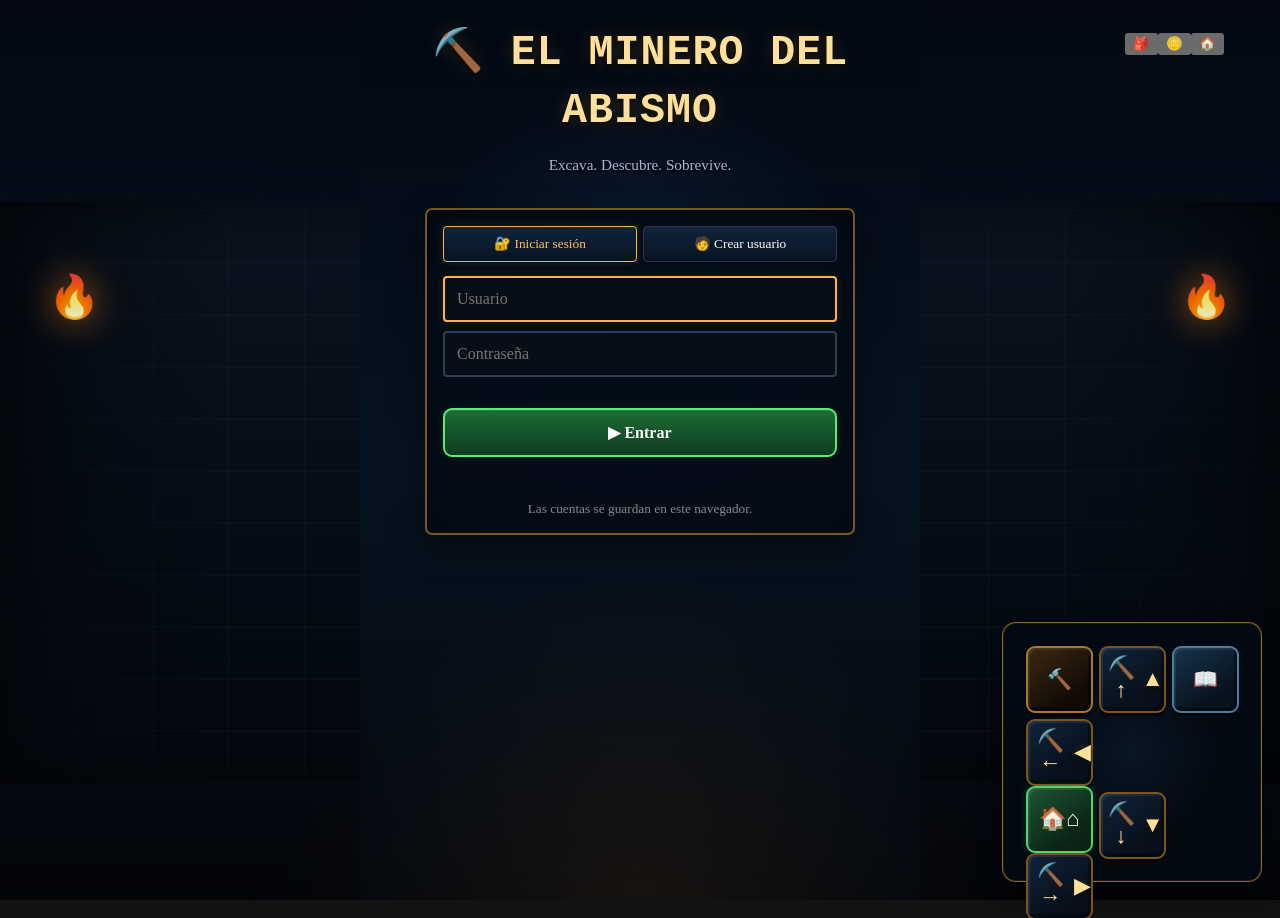
==== commit cfb6ca8d: "Remove dpad-fix stylesheet link from index.html" ====
--- a/index.html
+++ b/index.html
@@ -21,7 +21,6 @@
     <link rel="stylesheet" href="css/9-items.css">
     <link rel="stylesheet" href="css/11-crafting.css">
     <link rel="stylesheet" href="css/10-shelters.css">
-    <link rel="stylesheet" href="css/11-dpad-fix.css">
 </head>
 
 <body>
--- a/css/03-controls.css
+++ b/css/03-controls.css
@@ -1,8 +1,8 @@
-/* EL MINERO DEL ABISMO — CONTROLS | Estilos base. Responsive centralizado en 08-responsive.css. */
 /* =============================================================
    EL MINERO DEL ABISMO — CONTROLES
-   D-Pad, controles flotantes y acciones rápidas.
-   ============================================================= */
+   D-Pad principal
+   ============================================================= */
+
 
 /* =============================================================
    D-PAD PRINCIPAL
@@ -39,7 +39,9 @@
     inset 0 0 0 1px rgba(255, 219, 143, .07),
     0 8px 22px rgba(0, 0, 0, .55);
 
-  backdrop-filter: blur(7px);}
+  backdrop-filter: blur(7px);
+}
+
 
 /* =============================================================
    ESTRUCTURA DEL D-PAD
@@ -51,37 +53,62 @@
   grid-template-columns: repeat(3, 50px);
   grid-template-rows: repeat(3, 50px);
 
-  gap: 5px;}
-
-.dpad-mid {
-  display: contents;}
+  gap: 5px;
+}
+
 
 /* =============================================================
    POSICIÓN DE LOS BOTONES
    ============================================================= */
+
+#craft-touch {
+  grid-column: 1;
+  grid-row: 1;
+}
 
 #dig-up {
   grid-column: 2;
-  grid-row: 1;}
+  grid-row: 1;
+}
+
+#catalog-touch {
+  grid-column: 3;
+  grid-row: 1;
+}
 
 #dig-left {
   grid-column: 1;
-  grid-row: 2;}
+  grid-row: 2;
+}
 
 #go-home {
   grid-column: 2;
-  grid-row: 2;}
+  grid-row: 2;
+}
 
 #dig-right {
   grid-column: 3;
-  grid-row: 2;}
+  grid-row: 2;
+}
+
+#inventory-touch {
+  grid-column: 1;
+  grid-row: 3;
+}
 
 #dig-down {
   grid-column: 2;
-  grid-row: 3;}
-
-/* =============================================================
-   BOTONES DE EXCAVACIÓN
+  grid-row: 3;
+}
+
+#shop-touch {
+  grid-column: 3;
+  grid-row: 3;
+}
+
+
+/* =============================================================
+   BOTONES DEL D-PAD
    ============================================================= */
 
 .dig-btn {
@@ -106,7 +133,7 @@
 
   color: #ffe6a2;
 
-  font-size: 0;
+  font-size: 22px;
   line-height: 1;
 
   cursor: pointer;
@@ -119,26 +146,33 @@
   transition:
     transform .1s ease,
     filter .1s ease,
-    box-shadow .1s ease;}
-
-/* =============================================================
-   ICONOS DEL D-PAD
+    box-shadow .1s ease;
+}
+
+
+/* =============================================================
+   ICONOS DE EXCAVACIÓN
    ============================================================= */
 
 #dig-up::after {
-  content: "▲";}
+  content: "▲";
+}
 
 #dig-down::after {
-  content: "▼";}
+  content: "▼";
+}
 
 #dig-left::after {
-  content: "◀";}
+  content: "◀";
+}
 
 #dig-right::after {
-  content: "▶";}
+  content: "▶";
+}
 
 #go-home::after {
-  content: "⌂";}
+  content: "⌂";
+}
 
 .dig-btn::after {
   font-size: 22px;
@@ -147,10 +181,12 @@
 
   text-shadow:
     0 2px 4px #000,
-    0 0 6px rgba(255, 183, 51, .20);}
-
-/* =============================================================
-   BOTÓN CASA
+    0 0 6px rgba(255, 183, 51, .20);
+}
+
+
+/* =============================================================
+   BOTÓN REFUGIO
    ============================================================= */
 
 .dig-btn.home {
@@ -168,17 +204,95 @@
   box-shadow:
     inset 2px 2px 0 rgba(215, 255, 224, .10),
     0 0 10px rgba(55, 220, 95, .20),
-    0 3px 0 #020706;}
+    0 3px 0 #020706;
+}
 
 .dig-btn.home::after {
-  color: #e5ffe9;}
-
-/* =============================================================
-   HOVER
-   ============================================================= */
-
-/* =============================================================
-   ACTIVE
+  color: #e5ffe9;
+}
+
+
+/* =============================================================
+   BOTONES DE UTILIDAD
+   🔨 Fabricar
+   📖 Catálogo
+   🎒 Inventario
+   🪙 Tienda
+   ============================================================= */
+
+.dig-btn.utility {
+  font-size: 20px;
+
+  color: #ffe09a;
+}
+
+
+/* =============================================================
+   FABRICAR
+   ============================================================= */
+
+.dig-btn.utility.craft-touch {
+  border-color: #a8782e;
+
+  background:
+    linear-gradient(
+      145deg,
+      #3b2812,
+      #120b05 75%
+    );
+}
+
+
+/* =============================================================
+   CATÁLOGO
+   ============================================================= */
+
+.dig-btn.utility.catalog-touch {
+  border-color: #4e7c9f;
+
+  background:
+    linear-gradient(
+      145deg,
+      #17344b,
+      #07121d 75%
+    );
+}
+
+
+/* =============================================================
+   INVENTARIO
+   ============================================================= */
+
+.dig-btn.utility.inventory-touch {
+  border-color: #8d6b2f;
+
+  background:
+    linear-gradient(
+      145deg,
+      #302716,
+      #110d07 75%
+    );
+}
+
+
+/* =============================================================
+   TIENDA
+   ============================================================= */
+
+.dig-btn.utility.shop-touch {
+  border-color: #c89a35;
+
+  background:
+    linear-gradient(
+      145deg,
+      #3a2b0e,
+      #120d04 75%
+    );
+}
+
+
+/* =============================================================
+   EFECTO DE LOS BOTONES
    ============================================================= */
 
 .dig-btn:active {
@@ -186,7 +300,9 @@
 
   box-shadow:
     inset 2px 2px 0 rgba(255, 255, 255, .06),
-    0 1px 0 #02050a;}
+    0 1px 0 #02050a;
+}
+
 
 /* =============================================================
    DISABLED
@@ -194,11 +310,15 @@
 
 .dig-btn:disabled {
   opacity: .4;
+
   filter: grayscale(.5);
-  cursor: not-allowed;}
-
-/* =============================================================
-   MINI-CONTROLS
+
+  cursor: not-allowed;
+}
+
+
+/* =============================================================
+   MINI-CONTROLES
    ============================================================= */
 
 #mini-controls {
@@ -209,101 +329,35 @@
   right: 18px;
   bottom: 16px;
 
-  pointer-events: none;}
+  pointer-events: none;
+}
 
 #mini-controls #controls {
-  pointer-events: auto;}
-
-/* =============================================================
-   ACCIONES RÁPIDAS
-   ============================================================= */
-
-#quick-actions {
-  position: fixed;
-
-  top: 33px;
-  right: 4.4vw;
-
-  z-index: 3300;
-
-  display: flex;
-  gap: 6px;}
-
-.quick-action-btn {
-  width: 44px;
-  height: 42px;
-
-  padding: 0;
-
-  border: 1px solid var(--ui-gold);
-  border-radius: 8px;
-
-  background:
-    linear-gradient(
-      145deg,
-      #0e1e31,
-      #050b13
-    );
-
-  color: #fff;
-
-  font-size: 17px;
-
-  cursor: pointer;
-
-  box-shadow:
-    inset 2px 2px 0 rgba(255, 255, 255, .07),
-    0 4px 10px rgba(0, 0, 0, .4);
-
-  transition:
-    transform .1s ease,
-    filter .1s ease;}
-
-/* =============================================================
-   HOVER — ACCIONES RÁPIDAS
-   ============================================================= */
-
-/* =============================================================
-   ACTIVE — ACCIONES RÁPIDAS
-   ============================================================= */
-
-.quick-action-btn:active {
-  transform: translateY(2px);}
-
-/* =============================================================
-   RESPONSIVE — TABLETS / MÓVILES
-   ============================================================= */
-
-/* =============================================================
-   RESPONSIVE — PANTALLAS PEQUEÑAS
-   ============================================================= */
-
-
-/* =============================================================
-   ACCIONES DIAGONALES DEL D-PAD
-   Fabricación arriba-izquierda y catálogo arriba-derecha.
-   ============================================================= */
-.dpad { position: relative; }
-#craft-touch { grid-column: 1; grid-row: 1; }
-#catalog-touch { grid-column: 3; grid-row: 1; }
-.dig-btn.utility { font-size: 0; }
-.dig-btn.utility::after { font-size: 18px; }
-.dig-btn.utility.craft-touch {
-  border-color: #a8782e;
-  background: linear-gradient(145deg, #3b2812, #120b05 75%);
-}
-.dig-btn.utility.catalog-touch {
-  border-color: #4e7c9f;
-  background: linear-gradient(145deg, #17344b, #07121d 75%);
-}
+  pointer-events: auto;
+}
+
+
+/* =============================================================
+   FOCUS
+   ============================================================= */
+
 .dig-btn.utility:focus-visible {
   outline: 2px solid #ffe09a;
   outline-offset: 2px;
 }
+
+
+/* =============================================================
+   RESPONSIVE — MÓVILES
+   ============================================================= */
+
 @media (max-width: 520px) {
+
   .dpad {
     grid-template-columns: repeat(3, 44px);
     grid-template-rows: repeat(3, 44px);
+
     gap: 4px;
   }
-}
+
+}
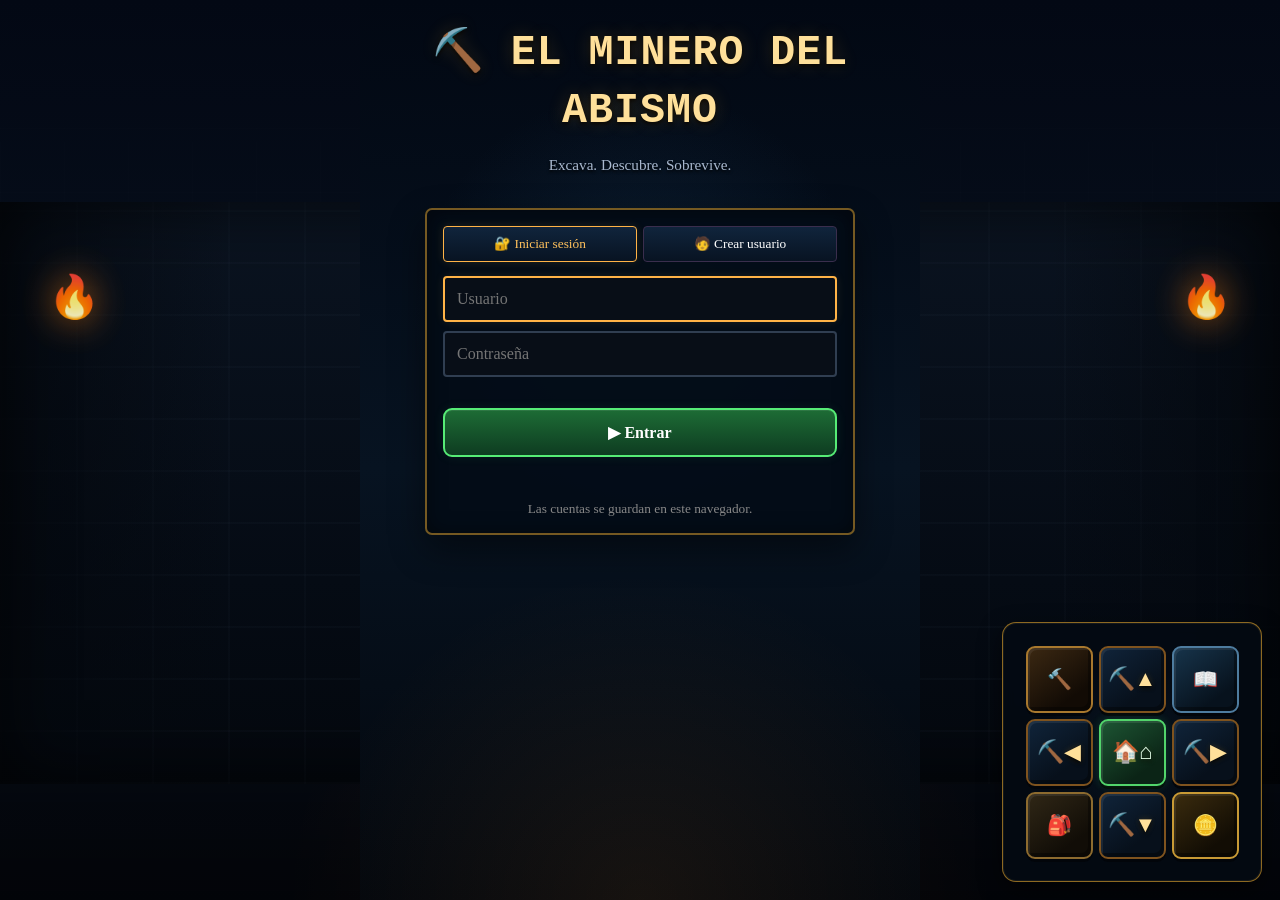
==== commit dd7011a7: "Add files via upload" ====
--- a/index.html
+++ b/index.html
@@ -21,6 +21,7 @@
     <link rel="stylesheet" href="css/9-items.css">
     <link rel="stylesheet" href="css/11-crafting.css">
     <link rel="stylesheet" href="css/10-shelters.css">
+    
 </head>
 
 <body>
@@ -479,75 +480,106 @@
 
 
         <!-- ====================================================
-             CONTROLES DE EXCAVACIÓN
-             ==================================================== -->
-        <div
-            id="controls"
-            class="hidden">
-
-            <div class="dpad">
-
-                <button
-                    id="craft-touch"
-                    class="dig-btn utility craft-touch"
-                    type="button"
-                    aria-label="Abrir fabricación">
-                    🔨
-                </button>
-
-                <button
-                    id="dig-up"
-                    class="dig-btn"
-                    type="button">
-                    ⛏️ ↑
-                </button>
-
-                <button
-                    id="catalog-touch"
-                    class="dig-btn utility catalog-touch"
-                    type="button"
-                    aria-label="Abrir lista de objetos">
-                    📖
-                </button>
-
-
-                <div class="dpad-mid">
-
-                    <button
-                        id="dig-left"
-                        class="dig-btn"
-                        type="button">
-                        ⛏️ ←
-                    </button>
-
-                    <button
-                        id="go-home"
-                        class="dig-btn home"
-                        type="button"
-                        aria-label="Gestionar refugios">
-                        🏠
-                    </button>
-
-                    <button
-                        id="dig-right"
-                        class="dig-btn"
-                        type="button">
-                        ⛏️ →
-                    </button>
-
-                </div>
-
-
-                <button
-                    id="dig-down"
-                    class="dig-btn"
-                    type="button">
-                    ⛏️ ↓
-                </button>
-
-            </div>
-
-        </div>
+     CONTROLES DE EXCAVACIÓN
+     ==================================================== -->
+<div
+    id="controls"
+    class="hidden">
+
+    <div class="dpad">
+
+        <!-- ==================== FILA 1 ==================== -->
+
+        <!-- Fabricar -->
+        <button
+            id="craft-touch"
+            class="dig-btn utility craft-touch"
+            type="button"
+            aria-label="Abrir fabricación">
+            🔨
+        </button>
+
+        <!-- Arriba -->
+        <button
+            id="dig-up"
+            class="dig-btn"
+            type="button"
+            aria-label="Excavar arriba">
+            ⛏️
+        </button>
+
+        <!-- Catálogo -->
+        <button
+            id="catalog-touch"
+            class="dig-btn utility catalog-touch"
+            type="button"
+            aria-label="Abrir lista de objetos">
+            📖
+        </button>
+
+
+        <!-- ==================== FILA 2 ==================== -->
+
+        <!-- Izquierda -->
+        <button
+            id="dig-left"
+            class="dig-btn"
+            type="button"
+            aria-label="Excavar izquierda">
+            ⛏️
+        </button>
+
+        <!-- Go Home / Refugio -->
+        <button
+            id="go-home"
+            class="dig-btn home"
+            type="button"
+            aria-label="Gestionar refugios">
+            🏠
+        </button>
+
+        <!-- Derecha -->
+        <button
+            id="dig-right"
+            class="dig-btn"
+            type="button"
+            aria-label="Excavar derecha">
+            ⛏️
+        </button>
+
+
+        <!-- ==================== FILA 3 ==================== -->
+
+        <!-- Inventario -->
+        <button
+            id="inventory-touch"
+            class="dig-btn utility inventory-touch"
+            type="button"
+            aria-label="Abrir inventario">
+            🎒
+        </button>
+
+        <!-- Abajo -->
+        <button
+            id="dig-down"
+            class="dig-btn"
+            type="button"
+            aria-label="Excavar abajo">
+            ⛏️
+        </button>
+
+        <!-- Tienda -->
+        <button
+            id="shop-touch"
+            class="dig-btn utility shop-touch"
+            type="button"
+            aria-label="Abrir tienda">
+            🪙
+        </button>
+
+    </div>
+
+</div>
 
 
         <!-- ====================================================
@@ -826,18 +858,12 @@
                 </div>
 
             </div>
-
-        </div>
-
+        </div>
     </div>
-
-
     <!-- ========================================================
          JAVASCRIPT
          Los archivos se cargan en orden de dependencia.
          ======================================================== -->
-
-
     <!-- ========================================================
          DATOS
          Añadir nuevos objetos aquí.
@@ -848,8 +874,6 @@
     <script src="js/data/crafting.js"></script>
     <script src="js/data/items.js"></script>
     <script src="js/data/config.js"></script>
-
-
     <!-- ========================================================
          SISTEMAS DE INVENTARIO Y EQUIPAMIENTO
          ======================================================== -->
@@ -857,8 +881,6 @@
     <script src="js/systems/equipment.js"></script>
     <script src="js/systems/itemActions.js"></script>
     <script src="js/systems/economy.js"></script>
-
-
     <!-- ========================================================
          SISTEMAS DEL JUEGO
          ======================================================== -->
@@ -870,9 +892,8 @@
     <script src="js/systems/mining.js"></script>
     <script src="js/systems/shop.js"></script>
     <script src="js/systems/crafting.js"></script>
-    <script src="js/systems/cheats.js"></script>\n    <script src="js/systems/shelters.js"></script>
-
-
+    <script src="js/systems/cheats.js"></script>
+    <script src="js/systems/shelters.js"></script>
     <!-- ========================================================
          INTERFAZ
          ======================================================== -->
@@ -881,19 +902,13 @@
     <script src="js/ui/tabs.js"></script>
     <script src="js/ui/init.js"></script>
     <script src="js/ui/catalog.js"></script>
-
-
     <!-- ========================================================
          NÚCLEO DEL JUEGO
          ======================================================== -->
     <script src="js/game.js"></script>
-
-
     <!-- ========================================================
          BOTONES / CONTROLES
          ======================================================== -->
     <script src="js/but/buttons.js"></script>
-
 </body>
-
-</html>
+</html>
--- a/css/03-controls.css
+++ b/css/03-controls.css
@@ -360,4 +360,4 @@
     gap: 4px;
   }
 
-}
+}
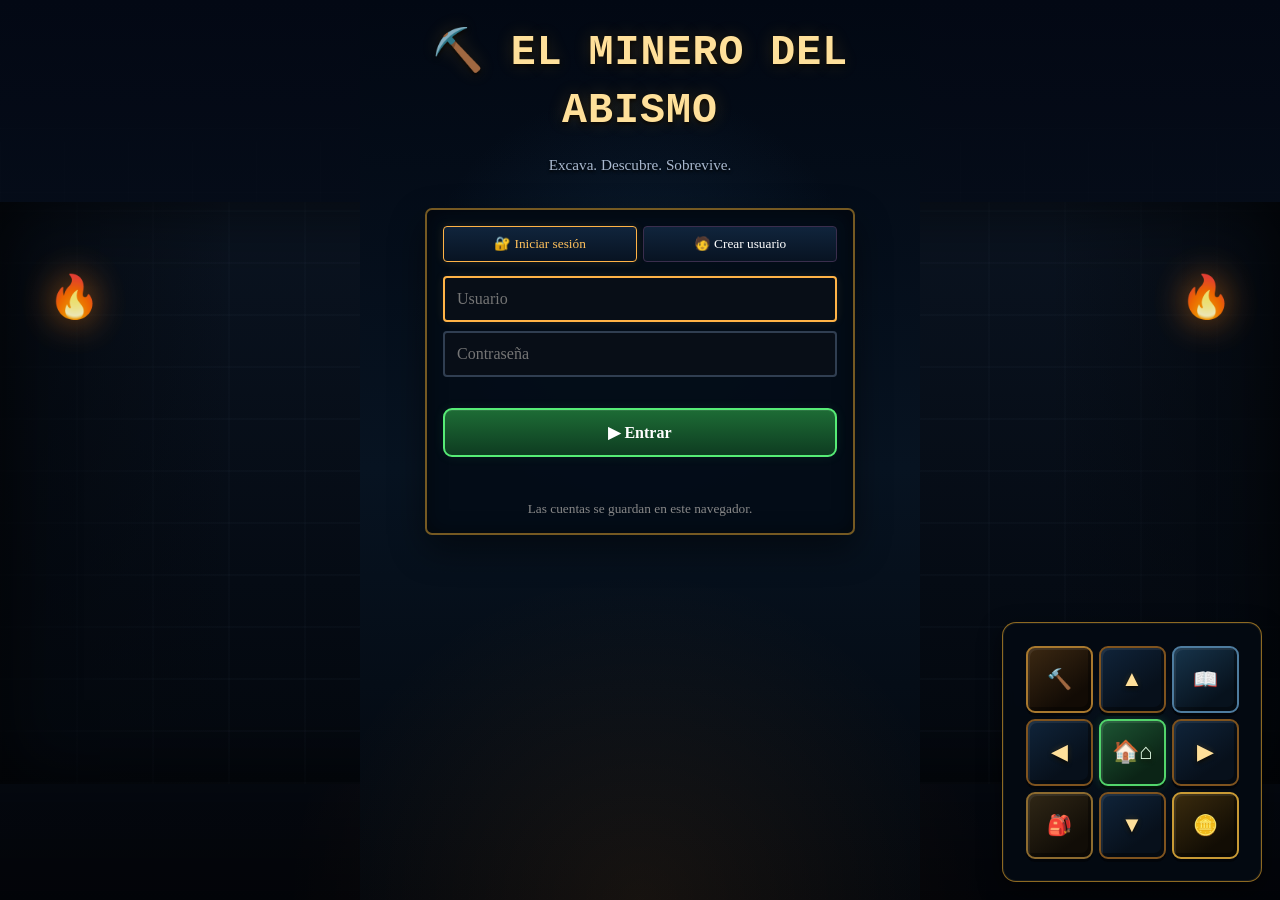
==== commit d44fb2b7: "Remove pickaxe emoji from dig buttons Removed pickaxe emoji from multiple dig buttons." ====
--- a/index.html
+++ b/index.html
@@ -505,7 +505,7 @@
             class="dig-btn"
             type="button"
             aria-label="Excavar arriba">
-            ⛏️
+            
         </button>
 
         <!-- Catálogo -->
@@ -526,7 +526,7 @@
             class="dig-btn"
             type="button"
             aria-label="Excavar izquierda">
-            ⛏️
+            
         </button>
 
         <!-- Go Home / Refugio -->
@@ -544,7 +544,7 @@
             class="dig-btn"
             type="button"
             aria-label="Excavar derecha">
-            ⛏️
+            
         </button>
 
 
@@ -565,7 +565,7 @@
             class="dig-btn"
             type="button"
             aria-label="Excavar abajo">
-            ⛏️
+            
         </button>
 
         <!-- Tienda -->
@@ -911,4 +911,4 @@
          ======================================================== -->
     <script src="js/but/buttons.js"></script>
 </body>
-</html>+</html>
